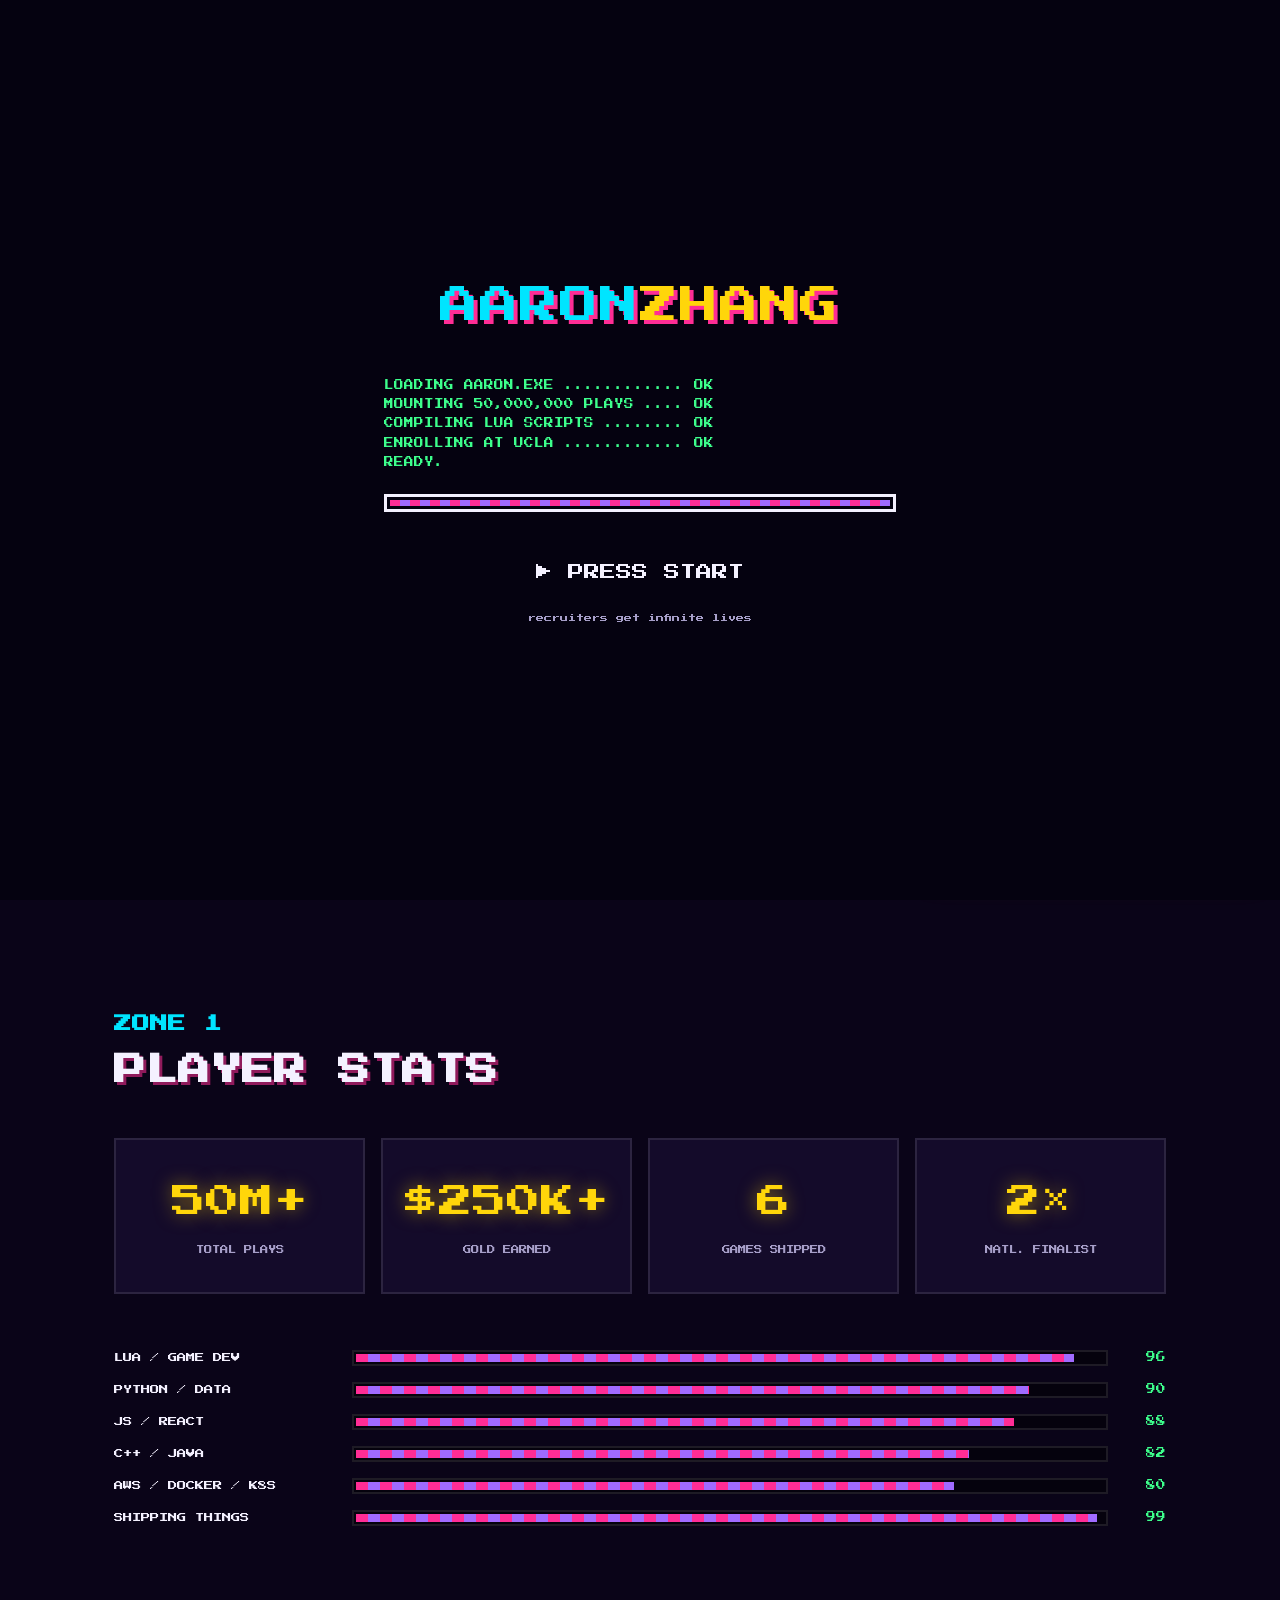
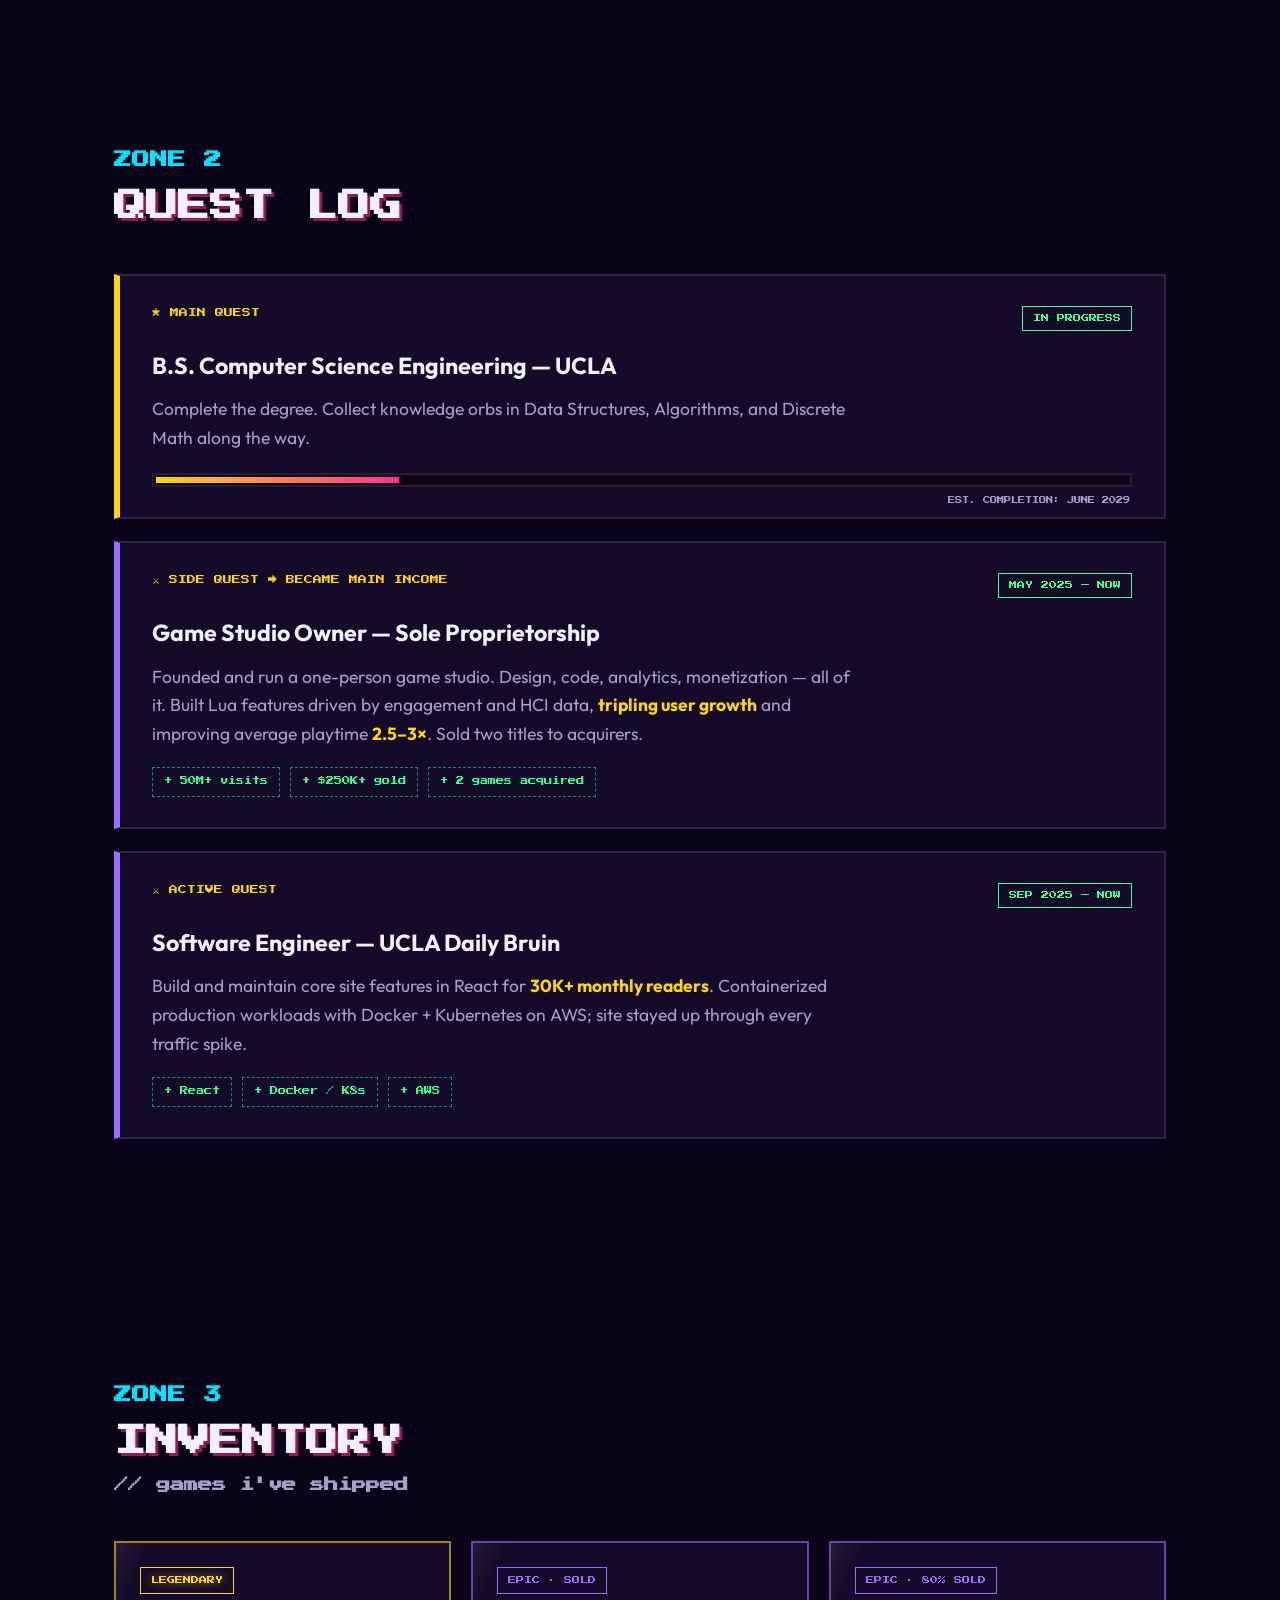
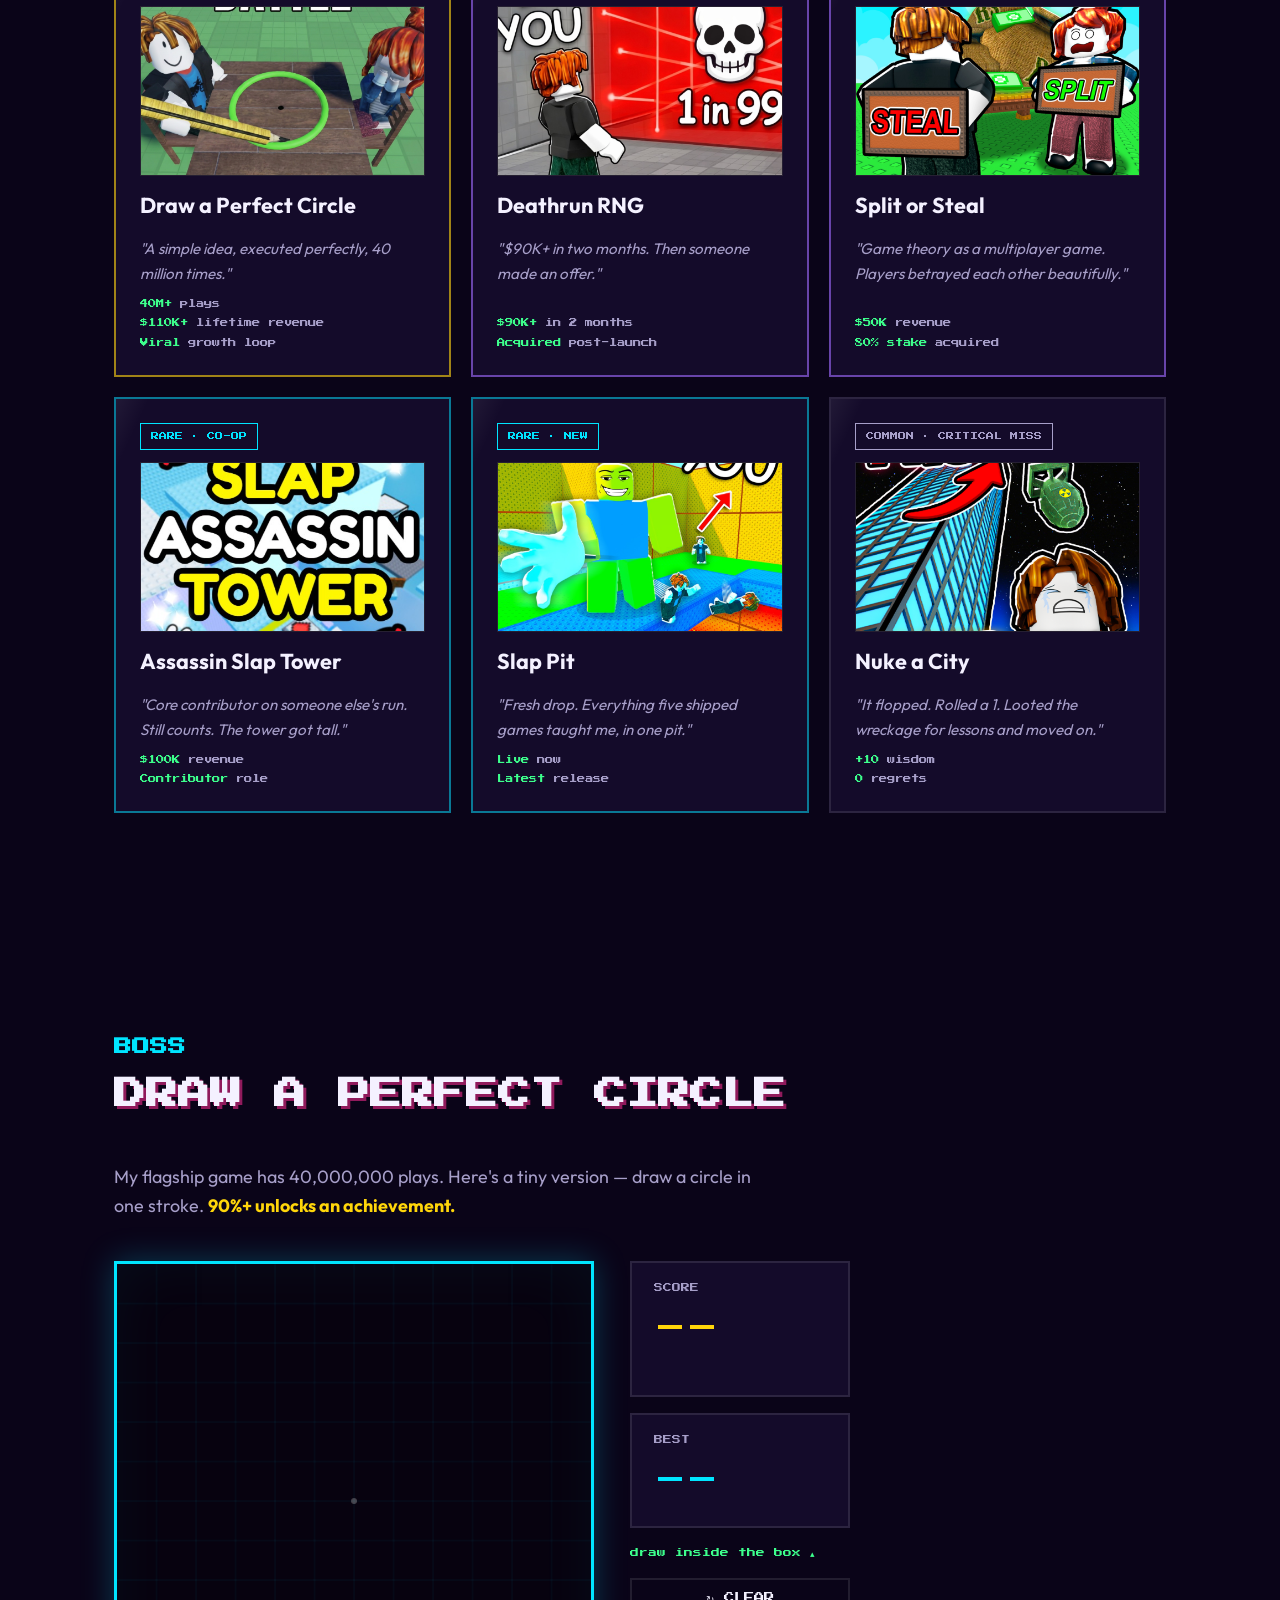
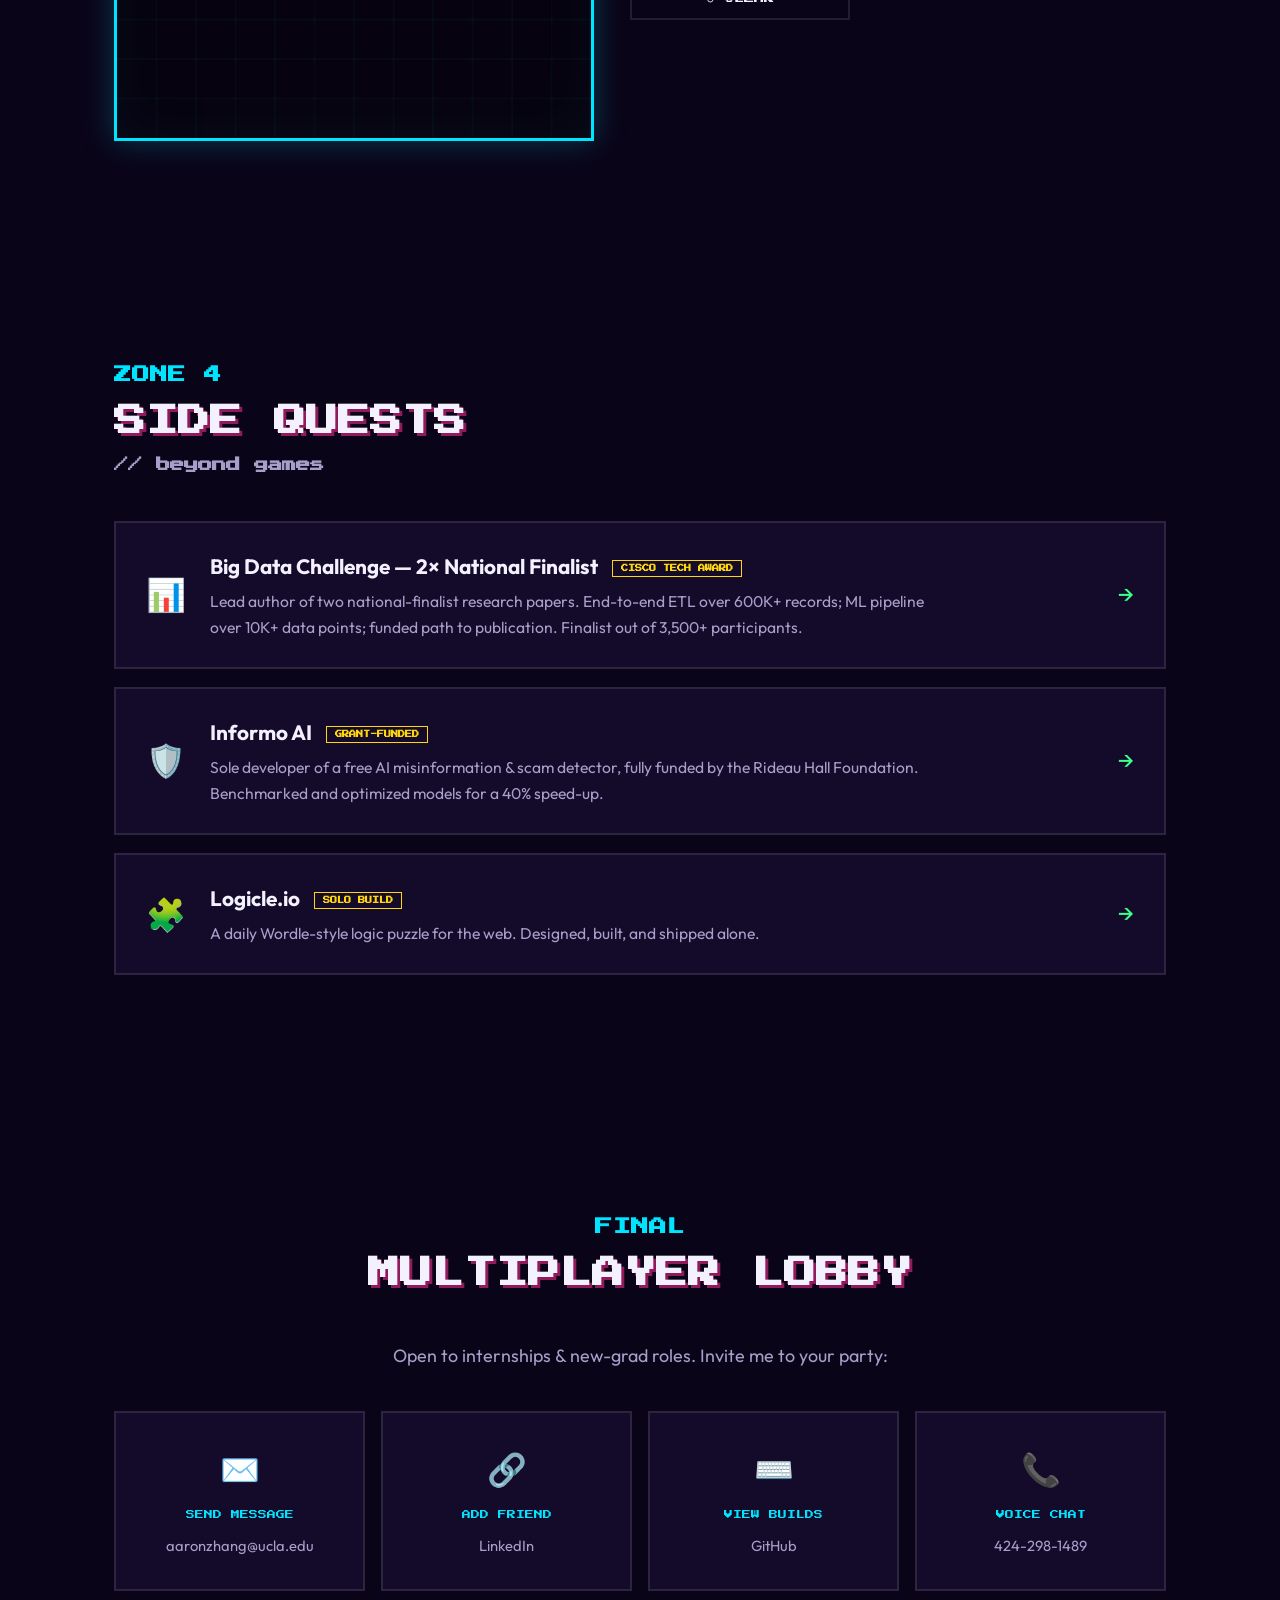
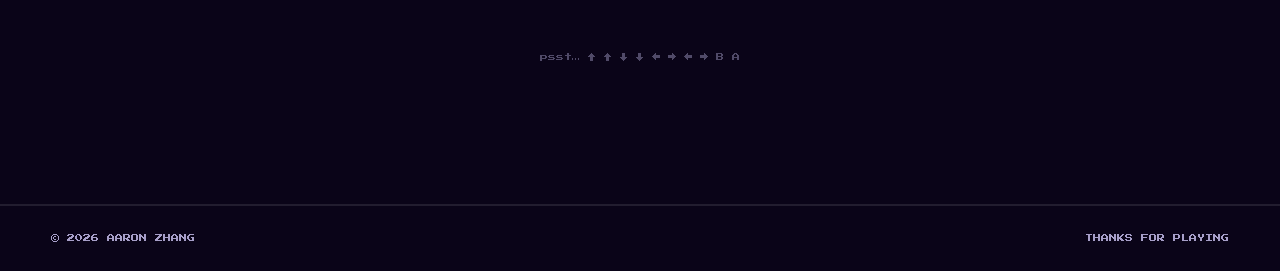
==== index.html @ 7612594a "Arcade-style personal portfolio site Co-Authored-By: Claude Fable 5 <noreply@anthropic.com>" ====
<!DOCTYPE html>
<html lang="en">
<head>
  <meta charset="UTF-8" />
  <meta name="viewport" content="width=device-width, initial-scale=1.0" />
  <title>Aaron Zhang — Player 1</title>
  <meta name="description" content="Aaron Zhang: game developer with 50M+ plays, software engineer, UCLA CS '29. Press start." />
  <meta property="og:title" content="Aaron Zhang — Player 1" />
  <meta property="og:description" content="50M+ plays. $250K+ revenue. Press start to view this portfolio." />
  <link rel="preconnect" href="https://fonts.googleapis.com" />
  <link rel="preconnect" href="https://fonts.gstatic.com" crossorigin />
  <link href="https://fonts.googleapis.com/css2?family=Press+Start+2P&family=Outfit:wght@400;500;600;700;800&display=swap" rel="stylesheet" />
  <link rel="stylesheet" href="arcade.css" />
</head>
<body>

  <!-- ======= BOOT SCREEN ======= -->
  <div class="boot" id="boot">
    <div class="boot-inner">
      <div class="boot-logo">AARON<span>ZHANG</span></div>
      <div class="boot-log" id="bootLog"></div>
      <div class="boot-bar"><div class="boot-bar-fill" id="bootBar"></div></div>
      <button class="press-start" id="pressStart" hidden>▶ PRESS START</button>
      <p class="boot-hint" id="bootHint" hidden>recruiters get infinite lives</p>
    </div>
  </div>

  <!-- ======= BACKGROUND CANVAS ======= -->
  <canvas id="bg" aria-hidden="true"></canvas>

  <!-- ======= HUD ======= -->
  <header class="hud" id="hud">
    <div class="hud-left">
      <div class="hud-avatar" aria-hidden="true">
        <div class="px-face"></div>
      </div>
      <div class="hud-id">
        <span class="hud-name">AARON ZHANG</span>
        <span class="hud-class">CLASS: GAME DEV</span>
      </div>
    </div>
    <div class="hud-mid">
      <span class="hud-lv" id="hudLv">LV 1</span>
      <div class="xp-bar"><div class="xp-fill" id="xpFill"></div></div>
      <span class="hud-xp" id="hudXp">0 XP</span>
    </div>
    <div class="hud-right">
      <span class="hud-chip" id="hudCoins" title="coins">🪙 0</span>
      <span class="hud-chip" id="hudAch" title="achievements">🏆 0/7</span>
      <button class="hud-chip hud-btn" id="sndBtn" title="toggle sound">♪ ON</button>
    </div>
  </header>

  <!-- nav -->
  <nav class="quicknav" id="quicknav">
    <a href="#stats">STATS</a>
    <a href="#quests">QUESTS</a>
    <a href="#inventory">INVENTORY</a>
    <a href="#minigame">MINI-GAME</a>
    <a href="#contact">MULTIPLAYER</a>
  </nav>

  <main>

    <!-- ======= HERO ======= -->
    <section class="hero">
      <p class="hero-tag blink">— PLAYER 1 HAS ENTERED THE GAME —</p>
      <h1 class="glitch" data-text="AARON ZHANG">AARON ZHANG</h1>
      <p class="hero-role">▸ <span id="typewriter"></span><span class="caret">█</span></p>
      <p class="hero-bio">
        I'm a UCLA CS student who builds games that <b>50,000,000+</b> people have played —
        and I've sold two of them. This portfolio is a game. Scroll to play.
      </p>
      <div class="menu">
        <a href="#inventory" class="menu-item">▶ NEW GAME <small>view my games</small></a>
        <a href="#quests" class="menu-item">▶ CONTINUE <small>work experience</small></a>
        <a href="#minigame" class="menu-item">▶ MINI-GAME <small>beat my high score</small></a>
        <a href="#contact" class="menu-item">▶ MULTIPLAYER <small>hire me</small></a>
      </div>
    </section>

    <!-- ======= STATS ======= -->
    <section class="zone" id="stats">
      <h2 class="zone-title reveal"><span class="zone-no">ZONE 1</span>PLAYER STATS</h2>
      <div class="stat-grid">
        <div class="big-stat reveal">
          <span class="big-stat-num" data-target="50" data-suffix="M+">0</span>
          <span class="big-stat-label">TOTAL PLAYS</span>
        </div>
        <div class="big-stat reveal">
          <span class="big-stat-num" data-target="250" data-prefix="$" data-suffix="K+">0</span>
          <span class="big-stat-label">GOLD EARNED</span>
        </div>
        <div class="big-stat reveal">
          <span class="big-stat-num" data-target="6">0</span>
          <span class="big-stat-label">GAMES SHIPPED</span>
        </div>
        <div class="big-stat reveal">
          <span class="big-stat-num" data-target="2" data-suffix="×">0</span>
          <span class="big-stat-label">NATL. FINALIST</span>
        </div>
      </div>

      <div class="skill-bars reveal">
        <div class="skill"><span class="skill-name">LUA / GAME DEV</span><div class="skill-track"><div class="skill-fill" style="--w:96%"></div></div><span class="skill-val">96</span></div>
        <div class="skill"><span class="skill-name">PYTHON / DATA</span><div class="skill-track"><div class="skill-fill" style="--w:90%"></div></div><span class="skill-val">90</span></div>
        <div class="skill"><span class="skill-name">JS / REACT</span><div class="skill-track"><div class="skill-fill" style="--w:88%"></div></div><span class="skill-val">88</span></div>
        <div class="skill"><span class="skill-name">C++ / JAVA</span><div class="skill-track"><div class="skill-fill" style="--w:82%"></div></div><span class="skill-val">82</span></div>
        <div class="skill"><span class="skill-name">AWS / DOCKER / K8S</span><div class="skill-track"><div class="skill-fill" style="--w:80%"></div></div><span class="skill-val">80</span></div>
        <div class="skill"><span class="skill-name">SHIPPING THINGS</span><div class="skill-track"><div class="skill-fill" style="--w:99%"></div></div><span class="skill-val">99</span></div>
      </div>
    </section>

    <!-- ======= QUESTS ======= -->
    <section class="zone" id="quests">
      <h2 class="zone-title reveal"><span class="zone-no">ZONE 2</span>QUEST LOG</h2>

      <div class="quest reveal quest-main">
        <div class="quest-head">
          <span class="quest-type">★ MAIN QUEST</span>
          <span class="quest-status status-active">IN PROGRESS</span>
        </div>
        <h3>B.S. Computer Science Engineering — UCLA</h3>
        <p>Complete the degree. Collect knowledge orbs in Data Structures, Algorithms, and Discrete Math along the way.</p>
        <div class="quest-progress"><div class="quest-progress-fill" style="--w:25%"></div><span>EST. COMPLETION: JUNE 2029</span></div>
      </div>

      <div class="quest reveal">
        <div class="quest-head">
          <span class="quest-type">⚔ SIDE QUEST → BECAME MAIN INCOME</span>
          <span class="quest-status status-active">MAY 2025 — NOW</span>
        </div>
        <h3>Game Studio Owner — Sole Proprietorship</h3>
        <p>
          Founded and run a one-person game studio. Design, code, analytics, monetization — all of it.
          Built Lua features driven by engagement and HCI data, <b>tripling user growth</b> and improving
          average playtime <b>2.5–3×</b>. Sold two titles to acquirers.
        </p>
        <ul class="loot">
          <li>+ 50M+ visits</li>
          <li>+ $250K+ gold</li>
          <li>+ 2 games acquired</li>
        </ul>
      </div>

      <div class="quest reveal">
        <div class="quest-head">
          <span class="quest-type">⚔ ACTIVE QUEST</span>
          <span class="quest-status status-active">SEP 2025 — NOW</span>
        </div>
        <h3>Software Engineer — UCLA Daily Bruin</h3>
        <p>
          Build and maintain core site features in React for <b>30K+ monthly readers</b>. Containerized
          production workloads with Docker + Kubernetes on AWS; site stayed up through every traffic spike.
        </p>
        <ul class="loot">
          <li>+ React</li>
          <li>+ Docker / K8s</li>
          <li>+ AWS</li>
        </ul>
      </div>
    </section>

    <!-- ======= INVENTORY (GAMES) ======= -->
    <section class="zone" id="inventory">
      <h2 class="zone-title reveal"><span class="zone-no">ZONE 3</span>INVENTORY <span class="zone-sub">// games i've shipped</span></h2>

      <div class="inv-grid">
        <a class="item legendary reveal" href="https://www.roblox.com/games/16022043457/Draw-Perfect-Circle" target="_blank" rel="noopener">
          <div class="item-rarity">LEGENDARY</div>
          <div class="item-art"><img src="assets/circle.png" alt="Draw a Perfect Circle game icon" loading="lazy" /></div>
          <h3>Draw a Perfect Circle</h3>
          <p class="item-flavor">"A simple idea, executed perfectly, 40 million times."</p>
          <ul class="item-stats">
            <li><b>40M+</b> plays</li>
            <li><b>$110K+</b> lifetime revenue</li>
            <li><b>Viral</b> growth loop</li>
          </ul>
        </a>

        <a class="item epic reveal" href="https://www.roblox.com/games/71475893938303/Deathrun-RNG" target="_blank" rel="noopener">
          <div class="item-rarity">EPIC · SOLD</div>
          <div class="item-art"><img src="assets/deathrun-rng.png" alt="Deathrun RNG game icon" loading="lazy" /></div>
          <h3>Deathrun RNG</h3>
          <p class="item-flavor">"$90K+ in two months. Then someone made an offer."</p>
          <ul class="item-stats">
            <li><b>$90K+</b> in 2 months</li>
            <li><b>Acquired</b> post-launch</li>
          </ul>
        </a>

        <a class="item epic reveal" href="https://www.roblox.com/games/135855140033003/steal" target="_blank" rel="noopener">
          <div class="item-rarity">EPIC · 80% SOLD</div>
          <div class="item-art"><img src="assets/split-or-steal.png" alt="Split or Steal game icon" loading="lazy" /></div>
          <h3>Split or Steal</h3>
          <p class="item-flavor">"Game theory as a multiplayer game. Players betrayed each other beautifully."</p>
          <ul class="item-stats">
            <li><b>$50K</b> revenue</li>
            <li><b>80% stake</b> acquired</li>
          </ul>
        </a>

        <a class="item rare reveal" href="https://www.roblox.com/games/123888021745367/Assassin-Slap-Tower" target="_blank" rel="noopener">
          <div class="item-rarity">RARE · CO-OP</div>
          <div class="item-art"><img src="assets/assassin-slap-tower.png" alt="Assassin Slap Tower game icon" loading="lazy" /></div>
          <h3>Assassin Slap Tower</h3>
          <p class="item-flavor">"Core contributor on someone else's run. Still counts. The tower got tall."</p>
          <ul class="item-stats">
            <li><b>$100K</b> revenue</li>
            <li><b>Contributor</b> role</li>
          </ul>
        </a>

        <a class="item rare reveal" href="https://www.roblox.com/games/77991661680453/Slap-Pit" target="_blank" rel="noopener">
          <div class="item-rarity">RARE · NEW</div>
          <div class="item-art"><img src="assets/slap-pit.png" alt="Slap Pit game icon" loading="lazy" /></div>
          <h3>Slap Pit</h3>
          <p class="item-flavor">"Fresh drop. Everything five shipped games taught me, in one pit."</p>
          <ul class="item-stats">
            <li><b>Live</b> now</li>
            <li><b>Latest</b> release</li>
          </ul>
        </a>

        <a class="item common reveal" href="https://www.roblox.com/games/117143317369237/Nuke-a-City" target="_blank" rel="noopener">
          <div class="item-rarity">COMMON · CRITICAL MISS</div>
          <div class="item-art"><img src="assets/nuke-a-city.png" alt="Nuke a City game icon" loading="lazy" /></div>
          <h3>Nuke a City</h3>
          <p class="item-flavor">"It flopped. Rolled a 1. Looted the wreckage for lessons and moved on."</p>
          <ul class="item-stats">
            <li><b>+10</b> wisdom</li>
            <li><b>0</b> regrets</li>
          </ul>
        </a>
      </div>
    </section>

    <!-- ======= MINI-GAME ======= -->
    <section class="zone" id="minigame">
      <h2 class="zone-title reveal"><span class="zone-no">BOSS</span>DRAW A PERFECT CIRCLE</h2>
      <p class="zone-lede reveal">
        My flagship game has 40,000,000 plays. Here's a tiny version —
        draw a circle in one stroke. <b>90%+ unlocks an achievement.</b>
      </p>
      <div class="game-wrap reveal">
        <canvas id="circleGame" width="480" height="480"></canvas>
        <div class="game-side">
          <div class="game-score-box">
            <span class="gs-label">SCORE</span>
            <span class="gs-value" id="gsScore">--</span>
            <span class="gs-grade" id="gsGrade"></span>
          </div>
          <div class="game-score-box">
            <span class="gs-label">BEST</span>
            <span class="gs-value gs-best" id="gsBest">--</span>
          </div>
          <p class="game-msg" id="gameMsg">draw inside the box ▴</p>
          <button class="retry-btn" id="retryBtn">↻ CLEAR</button>
        </div>
      </div>
    </section>

    <!-- ======= SIDE QUESTS ======= -->
    <section class="zone" id="sidequests">
      <h2 class="zone-title reveal"><span class="zone-no">ZONE 4</span>SIDE QUESTS <span class="zone-sub">// beyond games</span></h2>

      <a class="sq reveal" href="https://github.com/Aaron-Zhang128/BigData2025" target="_blank" rel="noopener">
        <span class="sq-icon">📊</span>
        <div class="sq-body">
          <h3>Big Data Challenge — 2× National Finalist <span class="sq-badge">CISCO TECH AWARD</span></h3>
          <p>Lead author of two national-finalist research papers. End-to-end ETL over 600K+ records; ML pipeline over 10K+ data points; funded path to publication. Finalist out of 3,500+ participants.</p>
        </div>
        <span class="sq-arrow">→</span>
      </a>

      <a class="sq reveal" href="https://informo.ca" target="_blank" rel="noopener">
        <span class="sq-icon">🛡️</span>
        <div class="sq-body">
          <h3>Informo AI <span class="sq-badge">GRANT-FUNDED</span></h3>
          <p>Sole developer of a free AI misinformation & scam detector, fully funded by the Rideau Hall Foundation. Benchmarked and optimized models for a 40% speed-up.</p>
        </div>
        <span class="sq-arrow">→</span>
      </a>

      <a class="sq reveal" href="https://logicle.io" target="_blank" rel="noopener">
        <span class="sq-icon">🧩</span>
        <div class="sq-body">
          <h3>Logicle.io <span class="sq-badge">SOLO BUILD</span></h3>
          <p>A daily Wordle-style logic puzzle for the web. Designed, built, and shipped alone.</p>
        </div>
        <span class="sq-arrow">→</span>
      </a>
    </section>

    <!-- ======= CONTACT ======= -->
    <section class="zone contact" id="contact">
      <h2 class="zone-title reveal"><span class="zone-no">FINAL</span>MULTIPLAYER LOBBY</h2>
      <p class="zone-lede reveal">Open to internships & new-grad roles. Invite me to your party:</p>

      <div class="lobby reveal">
        <a class="lobby-card" href="mailto:aaronzhang@ucla.edu" data-net>
          <span class="lobby-icon">✉️</span>
          <span class="lobby-label">SEND MESSAGE</span>
          <span class="lobby-val">aaronzhang@ucla.edu</span>
        </a>
        <a class="lobby-card" href="https://www.linkedin.com/in/yunhe-aaron-zhang/" target="_blank" rel="noopener" data-net>
          <span class="lobby-icon">🔗</span>
          <span class="lobby-label">ADD FRIEND</span>
          <span class="lobby-val">LinkedIn</span>
        </a>
        <a class="lobby-card" href="https://github.com/Aaron-Zhang128" target="_blank" rel="noopener" data-net>
          <span class="lobby-icon">⌨️</span>
          <span class="lobby-label">VIEW BUILDS</span>
          <span class="lobby-val">GitHub</span>
        </a>
        <a class="lobby-card" href="tel:+14242981489" data-net>
          <span class="lobby-icon">📞</span>
          <span class="lobby-label">VOICE CHAT</span>
          <span class="lobby-val">424-298-1489</span>
        </a>
      </div>

      <p class="konami-hint reveal">psst… ↑ ↑ ↓ ↓ ← → ← → B A</p>
    </section>
  </main>

  <footer class="footer">
    <span>© 2026 AARON ZHANG</span>
    <span id="footStats">THANKS FOR PLAYING</span>
  </footer>

  <!-- toasts -->
  <div class="toasts" id="toasts" aria-live="polite"></div>

  <script src="arcade.js"></script>
</body>
</html>
---- arcade.css ----
/* ================= ARCADE THEME ================= */
:root {
  --bg: #0a0418;
  --panel: #140b2a;
  --panel-2: #1b1038;
  --line: rgba(255, 255, 255, 0.1);
  --text: #f4f1ff;
  --muted: #a79fc9;
  --pink: #ff2d95;
  --cyan: #00e5ff;
  --yellow: #ffd60a;
  --green: #3dff8c;
  --purple: #a06bff;
  --px: "Press Start 2P", monospace;
  --body: "Outfit", sans-serif;
}

* { margin: 0; padding: 0; box-sizing: border-box; }
html { scroll-behavior: smooth; }

body {
  background: var(--bg);
  color: var(--text);
  font-family: var(--body);
  font-size: 17.5px;
  line-height: 1.65;
  overflow-x: hidden;
}

::selection { background: var(--pink); color: #fff; }
a { color: inherit; text-decoration: none; }
b { color: var(--yellow); font-weight: 700; }

/* scanlines over everything */
body::after {
  content: "";
  position: fixed; inset: 0;
  pointer-events: none;
  z-index: 200;
  background: repeating-linear-gradient(0deg, rgba(0,0,0,0.13) 0 1px, transparent 1px 3px);
  mix-blend-mode: multiply;
}

#bg {
  position: fixed; inset: 0;
  width: 100%; height: 100%;
  z-index: 0;
}

main, .footer { position: relative; z-index: 2; }

/* ================= BOOT SCREEN ================= */
.boot {
  position: fixed; inset: 0;
  z-index: 1000;
  background: #050210;
  display: flex; align-items: center; justify-content: center;
  transition: transform 0.7s cubic-bezier(0.7, 0, 0.3, 1), opacity 0.7s;
}
.boot.done { transform: translateY(-100%); opacity: 0; pointer-events: none; }

.boot-inner { text-align: center; padding: 24px; max-width: 560px; width: 100%; }

.boot-logo {
  font-family: var(--px);
  font-size: clamp(1.4rem, 5vw, 2.4rem);
  color: var(--cyan);
  text-shadow: 4px 4px 0 var(--pink);
  margin-bottom: 38px;
  letter-spacing: 2px;
}
.boot-logo span { color: var(--yellow); }

.boot-log {
  font-family: var(--px);
  font-size: 0.6rem;
  color: var(--green);
  text-align: left;
  min-height: 5.6em;
  line-height: 2;
  margin-bottom: 22px;
}

.boot-bar {
  height: 18px;
  border: 3px solid var(--text);
  padding: 3px;
  margin-bottom: 38px;
}
.boot-bar-fill {
  height: 100%; width: 0%;
  background: repeating-linear-gradient(90deg, var(--pink) 0 10px, var(--purple) 10px 20px);
  transition: width 0.25s steps(4);
}

.press-start {
  font-family: var(--px);
  font-size: 1rem;
  color: var(--text);
  background: none;
  border: none;
  cursor: pointer;
  animation: blink 1.1s steps(2) infinite;
  padding: 14px 20px;
}
.press-start:hover { color: var(--yellow); }
.boot-hint {
  font-family: var(--px);
  font-size: 0.5rem;
  color: var(--muted);
  margin-top: 18px;
}
@keyframes blink { 50% { opacity: 0; } }
.blink { animation: blink 1.4s steps(2) infinite; }

/* ================= HUD ================= */
.hud {
  position: fixed;
  top: 0; left: 0; right: 0;
  z-index: 150;
  display: flex;
  align-items: center;
  justify-content: space-between;
  gap: 16px;
  padding: 10px 2.5vw;
  background: rgba(10, 4, 24, 0.85);
  backdrop-filter: blur(10px);
  -webkit-backdrop-filter: blur(10px);
  border-bottom: 2px solid var(--line);
}

.hud-left { display: flex; align-items: center; gap: 12px; }

.hud-avatar {
  width: 40px; height: 40px;
  background: linear-gradient(135deg, var(--pink), var(--purple));
  border: 2px solid var(--text);
  image-rendering: pixelated;
  display: flex; align-items: center; justify-content: center;
}
/* tiny pixel face */
.px-face {
  width: 20px; height: 20px;
  background:
    conic-gradient(from 0deg, transparent 0 100%) no-repeat,
    linear-gradient(var(--text), var(--text)) 3px 5px / 4px 4px no-repeat,
    linear-gradient(var(--text), var(--text)) 13px 5px / 4px 4px no-repeat,
    linear-gradient(var(--text), var(--text)) 5px 13px / 10px 3px no-repeat;
}

.hud-id { display: flex; flex-direction: column; line-height: 1.4; }
.hud-name { font-family: var(--px); font-size: 0.62rem; color: var(--text); }
.hud-class { font-family: var(--px); font-size: 0.45rem; color: var(--cyan); }

.hud-mid { display: flex; align-items: center; gap: 12px; flex: 1; max-width: 420px; }
.hud-lv { font-family: var(--px); font-size: 0.6rem; color: var(--yellow); white-space: nowrap; }
.xp-bar {
  flex: 1; height: 12px;
  border: 2px solid var(--text);
  padding: 2px;
  background: rgba(0,0,0,0.5);
}
.xp-fill {
  height: 100%; width: 0%;
  background: linear-gradient(90deg, var(--green), var(--cyan));
  transition: width 0.45s ease;
}
.hud-xp { font-family: var(--px); font-size: 0.5rem; color: var(--muted); white-space: nowrap; }

.hud-right { display: flex; gap: 10px; }
.hud-chip {
  font-family: var(--px);
  font-size: 0.55rem;
  color: var(--text);
  background: var(--panel);
  border: 2px solid var(--line);
  padding: 7px 10px;
  white-space: nowrap;
}
.hud-btn { cursor: pointer; }
.hud-btn:hover { border-color: var(--cyan); color: var(--cyan); }

/* quick nav */
.quicknav {
  position: fixed;
  top: 64px; left: 0; right: 0;
  z-index: 140;
  display: flex;
  justify-content: center;
  gap: 26px;
  padding: 9px 2vw;
  background: rgba(10, 4, 24, 0.7);
  backdrop-filter: blur(8px);
  border-bottom: 1px solid var(--line);
}
.quicknav a {
  font-family: var(--px);
  font-size: 0.5rem;
  color: var(--muted);
  transition: color 0.2s, text-shadow 0.2s;
}
.quicknav a:hover { color: var(--cyan); text-shadow: 0 0 12px var(--cyan); }

/* ================= HERO ================= */
.hero {
  min-height: 100svh;
  display: flex;
  flex-direction: column;
  justify-content: center;
  align-items: center;
  text-align: center;
  padding: 140px 5vw 80px;
}

.hero-tag {
  font-family: var(--px);
  font-size: clamp(0.5rem, 1.4vw, 0.7rem);
  color: var(--green);
  margin-bottom: 34px;
}

.glitch {
  font-family: var(--px);
  font-size: clamp(1.8rem, 7vw, 4.6rem);
  line-height: 1.25;
  color: var(--text);
  position: relative;
  text-shadow: 5px 5px 0 var(--pink);
}
.glitch::before, .glitch::after {
  content: attr(data-text);
  position: absolute;
  inset: 0;
  opacity: 0.85;
}
.glitch::before {
  color: var(--cyan);
  z-index: -1;
  animation: glitchA 3.2s steps(1) infinite;
}
.glitch::after {
  color: var(--pink);
  z-index: -2;
  animation: glitchB 2.7s steps(1) infinite;
}
@keyframes glitchA {
  0%, 91%, 100% { transform: translate(0); clip-path: none; }
  92% { transform: translate(-6px, 3px); clip-path: inset(10% 0 55% 0); }
  95% { transform: translate(5px, -2px); clip-path: inset(60% 0 8% 0); }
  97% { transform: translate(-3px, 1px); clip-path: inset(30% 0 40% 0); }
}
@keyframes glitchB {
  0%, 88%, 100% { transform: translate(0); clip-path: none; }
  89% { transform: translate(7px, -4px); clip-path: inset(45% 0 20% 0); }
  93% { transform: translate(-5px, 4px); clip-path: inset(5% 0 70% 0); }
  96% { transform: translate(2px, -1px); clip-path: inset(70% 0 5% 0); }
}

.hero-role {
  font-family: var(--px);
  font-size: clamp(0.65rem, 2vw, 1rem);
  color: var(--yellow);
  margin-top: 36px;
  min-height: 1.6em;
}
.caret { animation: blink 0.9s steps(2) infinite; color: var(--cyan); }

.hero-bio {
  max-width: 620px;
  color: var(--muted);
  font-size: 1.15rem;
  margin-top: 30px;
}

.menu {
  display: flex;
  flex-direction: column;
  gap: 10px;
  margin-top: 48px;
  width: min(440px, 92vw);
}
.menu-item {
  font-family: var(--px);
  font-size: 0.72rem;
  color: var(--text);
  text-align: left;
  padding: 16px 22px;
  border: 2px solid var(--line);
  background: rgba(20, 11, 42, 0.7);
  display: flex;
  justify-content: space-between;
  align-items: baseline;
  gap: 14px;
  transition: transform 0.15s, border-color 0.15s, background 0.15s, box-shadow 0.15s;
}
.menu-item small {
  font-family: var(--body);
  font-size: 0.85rem;
  color: var(--muted);
  font-weight: 500;
}
.menu-item:hover {
  border-color: var(--pink);
  background: rgba(255, 45, 149, 0.12);
  transform: translateX(10px);
  box-shadow: -6px 0 0 var(--pink);
}

/* ================= ZONES ================= */
.zone {
  max-width: 1180px;
  margin: 0 auto;
  padding: 110px 5vw;
}

.zone-title {
  font-family: var(--px);
  font-size: clamp(1.1rem, 3.4vw, 2rem);
  line-height: 1.5;
  margin-bottom: 44px;
  text-shadow: 3px 3px 0 rgba(255, 45, 149, 0.55);
}
.zone-no {
  display: block;
  font-size: 0.55em;
  color: var(--cyan);
  text-shadow: none;
  margin-bottom: 10px;
}
.zone-sub {
  display: block;
  font-size: 0.45em;
  color: var(--muted);
  text-shadow: none;
  margin-top: 10px;
}
.zone-lede { color: var(--muted); font-size: 1.12rem; max-width: 640px; margin-bottom: 40px; }

/* ================= STATS ================= */
.stat-grid {
  display: grid;
  grid-template-columns: repeat(4, 1fr);
  gap: 16px;
  margin-bottom: 56px;
}
.big-stat {
  background: var(--panel);
  border: 2px solid var(--line);
  padding: 34px 18px;
  text-align: center;
  position: relative;
  transition: transform 0.2s, border-color 0.2s, box-shadow 0.2s;
}
.big-stat:hover {
  transform: translateY(-5px);
  border-color: var(--cyan);
  box-shadow: 0 0 24px rgba(0, 229, 255, 0.25);
}
.big-stat-num {
  display: block;
  font-family: var(--px);
  font-size: clamp(1.3rem, 3.2vw, 2.1rem);
  color: var(--yellow);
  text-shadow: 0 0 18px rgba(255, 214, 10, 0.5);
}
.big-stat-label {
  display: block;
  font-family: var(--px);
  font-size: 0.52rem;
  color: var(--muted);
  margin-top: 14px;
}

.skill-bars { display: flex; flex-direction: column; gap: 16px; }
.skill { display: grid; grid-template-columns: 220px 1fr 40px; align-items: center; gap: 18px; }
.skill-name { font-family: var(--px); font-size: 0.58rem; color: var(--text); }
.skill-track {
  height: 16px;
  border: 2px solid var(--line);
  background: rgba(0, 0, 0, 0.45);
  padding: 2px;
}
.skill-fill {
  height: 100%;
  width: 0;
  background: repeating-linear-gradient(90deg, var(--pink) 0 12px, var(--purple) 12px 24px);
}
.visible .skill-fill { width: var(--w); transition: width 1.2s steps(14); }
.skill-val { font-family: var(--px); font-size: 0.6rem; color: var(--green); text-align: right; }

/* ================= QUESTS ================= */
.quest {
  background: var(--panel);
  border: 2px solid var(--line);
  border-left: 6px solid var(--purple);
  padding: 30px 32px;
  margin-bottom: 22px;
  transition: transform 0.2s, box-shadow 0.2s;
}
.quest:hover { transform: translateX(6px); box-shadow: -6px 6px 0 rgba(160, 107, 255, 0.3); }
.quest-main { border-left-color: var(--yellow); }
.quest-main:hover { box-shadow: -6px 6px 0 rgba(255, 214, 10, 0.3); }

.quest-head {
  display: flex;
  justify-content: space-between;
  flex-wrap: wrap;
  gap: 10px;
  margin-bottom: 16px;
}
.quest-type { font-family: var(--px); font-size: 0.55rem; color: var(--yellow); }
.quest-status { font-family: var(--px); font-size: 0.5rem; padding: 5px 10px; border: 1px solid; }
.status-active { color: var(--green); border-color: var(--green); }

.quest h3 { font-size: 1.45rem; font-weight: 700; margin-bottom: 10px; }
.quest p { color: var(--muted); max-width: 700px; }

.loot {
  list-style: none;
  display: flex;
  flex-wrap: wrap;
  gap: 10px;
  margin-top: 18px;
}
.loot li {
  font-family: var(--px);
  font-size: 0.52rem;
  color: var(--green);
  border: 1px dashed rgba(61, 255, 140, 0.5);
  padding: 7px 11px;
}

.quest-progress {
  margin-top: 20px;
  height: 14px;
  border: 2px solid var(--line);
  padding: 2px;
  position: relative;
  background: rgba(0,0,0,0.4);
}
.quest-progress-fill {
  height: 100%;
  width: 0;
  background: linear-gradient(90deg, var(--yellow), var(--pink));
}
.visible .quest-progress-fill { width: var(--w); transition: width 1.4s steps(16); }
.quest-progress span {
  position: absolute;
  right: 0; top: 20px;
  font-family: var(--px);
  font-size: 0.45rem;
  color: var(--muted);
}

/* ================= INVENTORY ================= */
.inv-grid {
  display: grid;
  grid-template-columns: repeat(3, 1fr);
  gap: 20px;
}

.item {
  background: var(--panel);
  border: 2px solid var(--line);
  padding: 24px;
  position: relative;
  overflow: hidden;
  display: flex;
  flex-direction: column;
  gap: 12px;
  transition: transform 0.25s cubic-bezier(0.22, 1, 0.36, 1), box-shadow 0.25s;
}
.item:hover { transform: translateY(-8px) rotate(-0.6deg); }

/* holo shine sweep */
.item::after {
  content: "";
  position: absolute;
  top: -120%; left: -60%;
  width: 50%; height: 300%;
  transform: rotate(25deg);
  background: linear-gradient(90deg, transparent, rgba(255,255,255,0.16), transparent);
  transition: left 0.6s;
}
.item:hover::after { left: 130%; }

.item-rarity {
  font-family: var(--px);
  font-size: 0.5rem;
  padding: 6px 10px;
  align-self: flex-start;
  border: 1px solid;
}
.legendary { border-color: rgba(255, 214, 10, 0.6); }
.legendary .item-rarity { color: var(--yellow); border-color: var(--yellow); text-shadow: 0 0 10px rgba(255,214,10,0.7); }
.legendary:hover { box-shadow: 0 14px 38px rgba(255, 214, 10, 0.22); }
.epic { border-color: rgba(160, 107, 255, 0.6); }
.epic .item-rarity { color: var(--purple); border-color: var(--purple); }
.epic:hover { box-shadow: 0 14px 38px rgba(160, 107, 255, 0.25); }
.rare { border-color: rgba(0, 229, 255, 0.5); }
.rare .item-rarity { color: var(--cyan); border-color: var(--cyan); }
.rare:hover { box-shadow: 0 14px 38px rgba(0, 229, 255, 0.2); }
.common .item-rarity { color: var(--muted); border-color: var(--muted); }

.item-art {
  height: 170px;
  display: flex; align-items: center; justify-content: center;
  background: rgba(0, 0, 0, 0.35);
  border: 1px solid var(--line);
  overflow: hidden;
  position: relative;
}
.item-art img {
  width: 100%; height: 100%;
  object-fit: cover;
  transition: transform 0.35s cubic-bezier(0.22, 1, 0.36, 1), filter 0.35s;
}
.item:hover .item-art img { transform: scale(1.08); filter: saturate(1.2); }
.item-art::after {
  content: "▶ PLAY";
  position: absolute;
  inset: auto 0 0 0;
  font-family: var(--px);
  font-size: 0.55rem;
  text-align: center;
  color: var(--text);
  background: rgba(5, 2, 16, 0.85);
  padding: 8px 0;
  transform: translateY(110%);
  transition: transform 0.25s;
}
.item:hover .item-art::after { transform: translateY(0); }

.item h3 { font-size: 1.35rem; font-weight: 700; }
.item-flavor { color: var(--muted); font-style: italic; font-size: 0.95rem; flex: 1; }

.item-stats { list-style: none; display: flex; flex-direction: column; gap: 6px; }
.item-stats li {
  font-family: var(--px);
  font-size: 0.52rem;
  color: var(--muted);
}
.item-stats b { color: var(--green); font-weight: 400; }

/* ================= MINI-GAME ================= */
.game-wrap {
  display: flex;
  gap: 36px;
  align-items: flex-start;
  flex-wrap: wrap;
}
#circleGame {
  background: #07020f;
  border: 3px solid var(--cyan);
  box-shadow: 0 0 30px rgba(0, 229, 255, 0.25), inset 0 0 60px rgba(0,229,255,0.05);
  touch-action: none;
  cursor: crosshair;
  width: min(480px, 90vw);
  height: auto;
  aspect-ratio: 1;
}
.game-side { display: flex; flex-direction: column; gap: 16px; min-width: 220px; }
.game-score-box {
  background: var(--panel);
  border: 2px solid var(--line);
  padding: 18px 22px;
  display: flex;
  flex-direction: column;
  gap: 8px;
}
.gs-label { font-family: var(--px); font-size: 0.55rem; color: var(--muted); }
.gs-value { font-family: var(--px); font-size: 2rem; color: var(--yellow); }
.gs-best { color: var(--cyan); }
.gs-grade { font-family: var(--px); font-size: 0.8rem; color: var(--pink); min-height: 1em; }
.game-msg { font-family: var(--px); font-size: 0.55rem; color: var(--green); line-height: 2; max-width: 240px; }
.retry-btn {
  font-family: var(--px);
  font-size: 0.65rem;
  color: var(--text);
  background: none;
  border: 2px solid var(--line);
  padding: 13px;
  cursor: pointer;
  transition: border-color 0.2s, color 0.2s;
}
.retry-btn:hover { border-color: var(--pink); color: var(--pink); }

/* ================= SIDE QUESTS ================= */
.sq {
  display: flex;
  align-items: center;
  gap: 24px;
  background: var(--panel);
  border: 2px solid var(--line);
  padding: 26px 30px;
  margin-bottom: 18px;
  transition: transform 0.2s, border-color 0.2s;
}
.sq:hover { transform: translateX(8px); border-color: var(--green); }
.sq-icon { font-size: 2rem; }
.sq-body h3 { font-size: 1.3rem; font-weight: 700; margin-bottom: 6px; }
.sq-badge {
  font-family: var(--px);
  font-size: 0.45rem;
  color: var(--yellow);
  border: 1px solid var(--yellow);
  padding: 4px 8px;
  vertical-align: middle;
  margin-left: 10px;
  white-space: nowrap;
}
.sq-body p { color: var(--muted); font-size: 0.98rem; max-width: 720px; }
.sq-arrow { margin-left: auto; font-size: 1.5rem; color: var(--green); transition: transform 0.2s; }
.sq:hover .sq-arrow { transform: translateX(6px); }

/* ================= CONTACT ================= */
.contact { text-align: center; padding-bottom: 140px; }
.contact .zone-lede { margin-inline: auto; }

.lobby {
  display: grid;
  grid-template-columns: repeat(4, 1fr);
  gap: 16px;
  margin-top: 20px;
}
.lobby-card {
  background: var(--panel);
  border: 2px solid var(--line);
  padding: 30px 18px;
  display: flex;
  flex-direction: column;
  align-items: center;
  gap: 12px;
  transition: transform 0.2s, border-color 0.2s, box-shadow 0.2s;
}
.lobby-card:hover {
  transform: translateY(-6px);
  border-color: var(--pink);
  box-shadow: 0 0 26px rgba(255, 45, 149, 0.3);
}
.lobby-icon { font-size: 2rem; }
.lobby-label { font-family: var(--px); font-size: 0.55rem; color: var(--cyan); }
.lobby-val { color: var(--muted); font-size: 0.92rem; word-break: break-all; }

.konami-hint {
  margin-top: 60px;
  font-family: var(--px);
  font-size: 0.5rem;
  color: rgba(167, 159, 201, 0.45);
}

/* ================= FOOTER / TOASTS ================= */
.footer {
  display: flex;
  justify-content: space-between;
  flex-wrap: wrap;
  gap: 10px;
  padding: 26px 4vw;
  border-top: 2px solid var(--line);
  font-family: var(--px);
  font-size: 0.5rem;
  color: var(--muted);
}

.toasts {
  position: fixed;
  bottom: 22px; right: 22px;
  z-index: 300;
  display: flex;
  flex-direction: column;
  gap: 10px;
}
.toast {
  background: var(--panel-2);
  border: 2px solid var(--yellow);
  box-shadow: 0 0 24px rgba(255, 214, 10, 0.35), 6px 6px 0 rgba(0,0,0,0.5);
  padding: 14px 18px;
  display: flex;
  align-items: center;
  gap: 14px;
  min-width: 280px;
  max-width: 360px;
  animation: toastIn 0.35s cubic-bezier(0.2, 1.4, 0.4, 1);
}
.toast.out { animation: toastOut 0.4s forwards; }
.toast-icon { font-size: 1.6rem; }
.toast-title { font-family: var(--px); font-size: 0.55rem; color: var(--yellow); margin-bottom: 6px; }
.toast-desc { font-size: 0.88rem; color: var(--muted); line-height: 1.4; }
@keyframes toastIn { from { transform: translateX(120%); } to { transform: translateX(0); } }
@keyframes toastOut { to { transform: translateX(120%); opacity: 0; } }

/* confetti bits */
.bit {
  position: fixed;
  width: 8px; height: 8px;
  z-index: 290;
  pointer-events: none;
}

/* party mode */
body.party main, body.party .hud, body.party .quicknav { animation: hue 2.2s linear infinite; }
@keyframes hue { to { filter: hue-rotate(360deg); } }

/* ================= REVEAL ================= */
.reveal { opacity: 0; transform: translateY(30px); transition: opacity 0.7s, transform 0.7s cubic-bezier(0.22, 1, 0.36, 1); }
.reveal.visible { opacity: 1; transform: none; }

@media (prefers-reduced-motion: reduce) {
  *, *::before, *::after { animation: none !important; transition: none !important; }
  .reveal { opacity: 1; transform: none; }
  .visible .skill-fill, .visible .quest-progress-fill { width: var(--w); }
}

/* ================= RESPONSIVE ================= */
@media (max-width: 920px) {
  .quicknav { gap: 14px; flex-wrap: wrap; }
  .hud-mid { display: none; }
  .stat-grid { grid-template-columns: repeat(2, 1fr); }
  .inv-grid { grid-template-columns: 1fr; }
  .lobby { grid-template-columns: repeat(2, 1fr); }
  .skill { grid-template-columns: 1fr; gap: 8px; }
  .skill-val { display: none; }
  .zone { padding: 80px 6vw; }
  .game-wrap { flex-direction: column; }
}
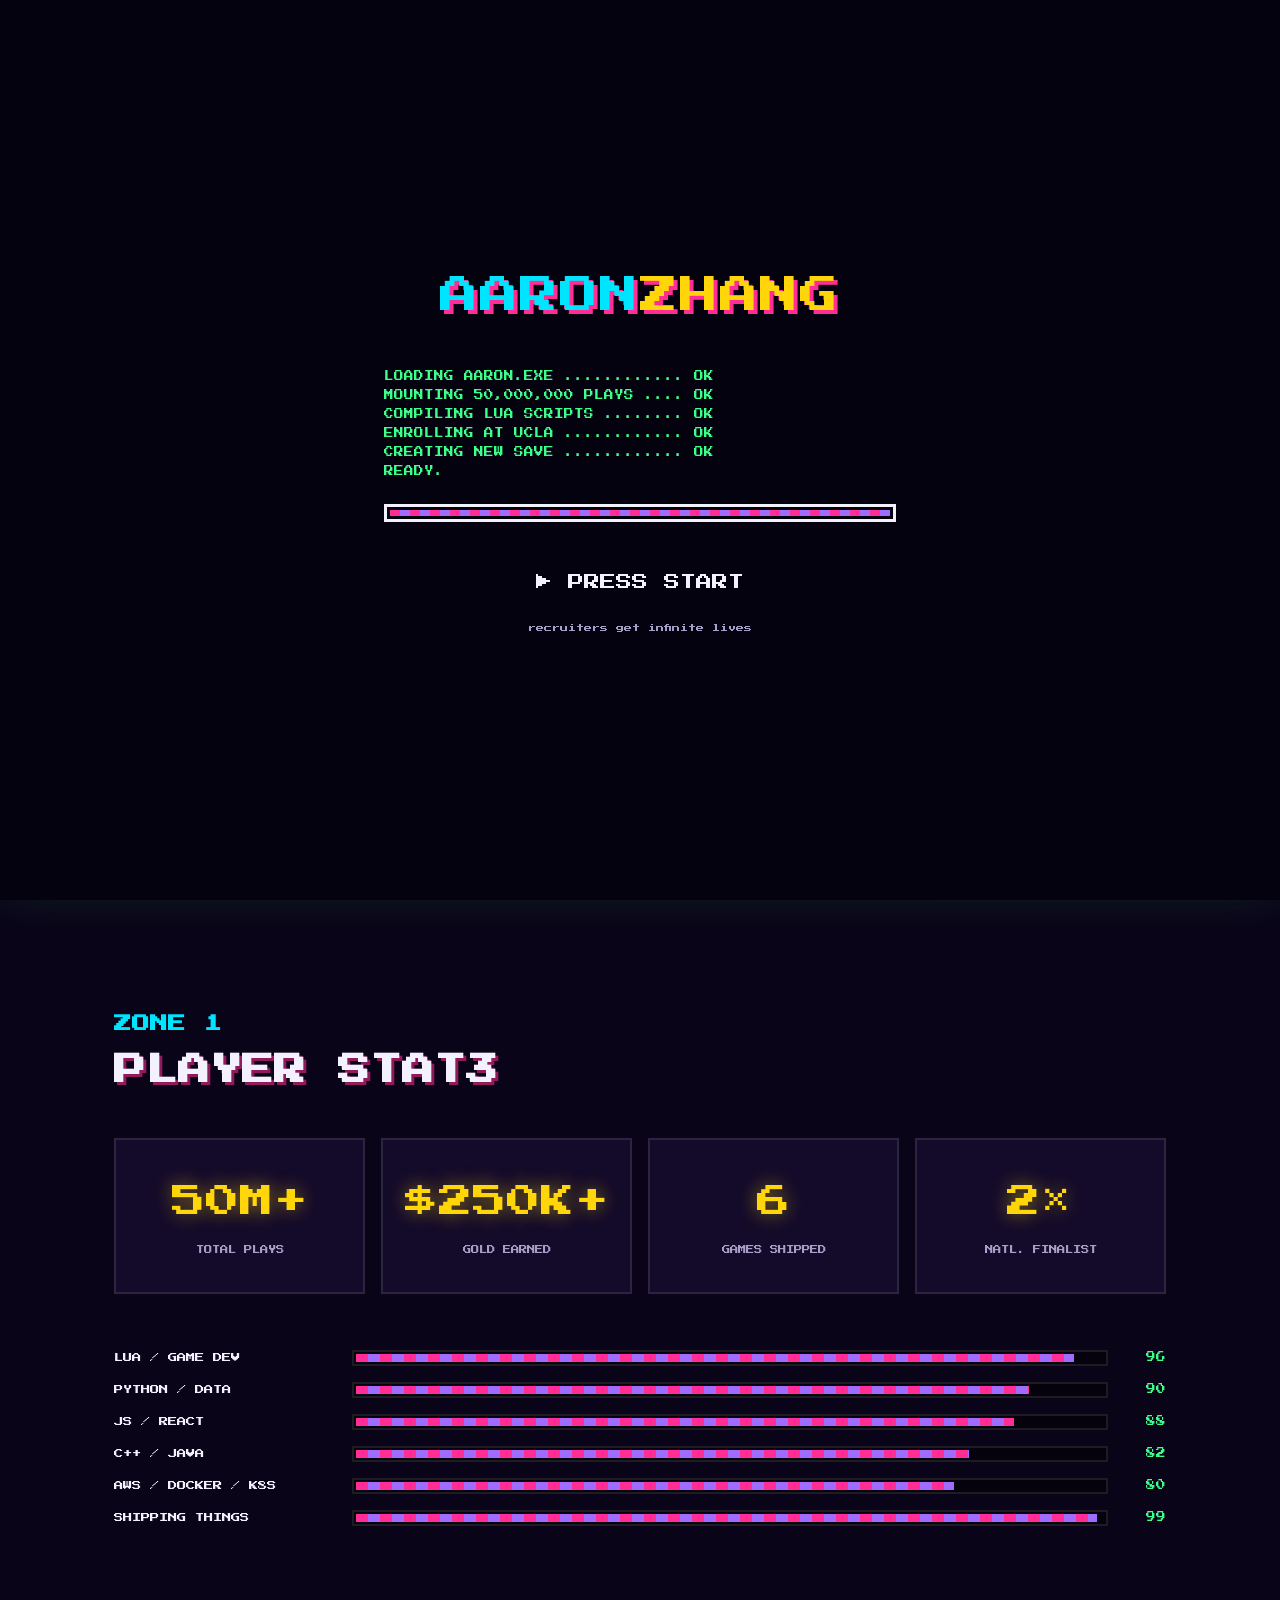
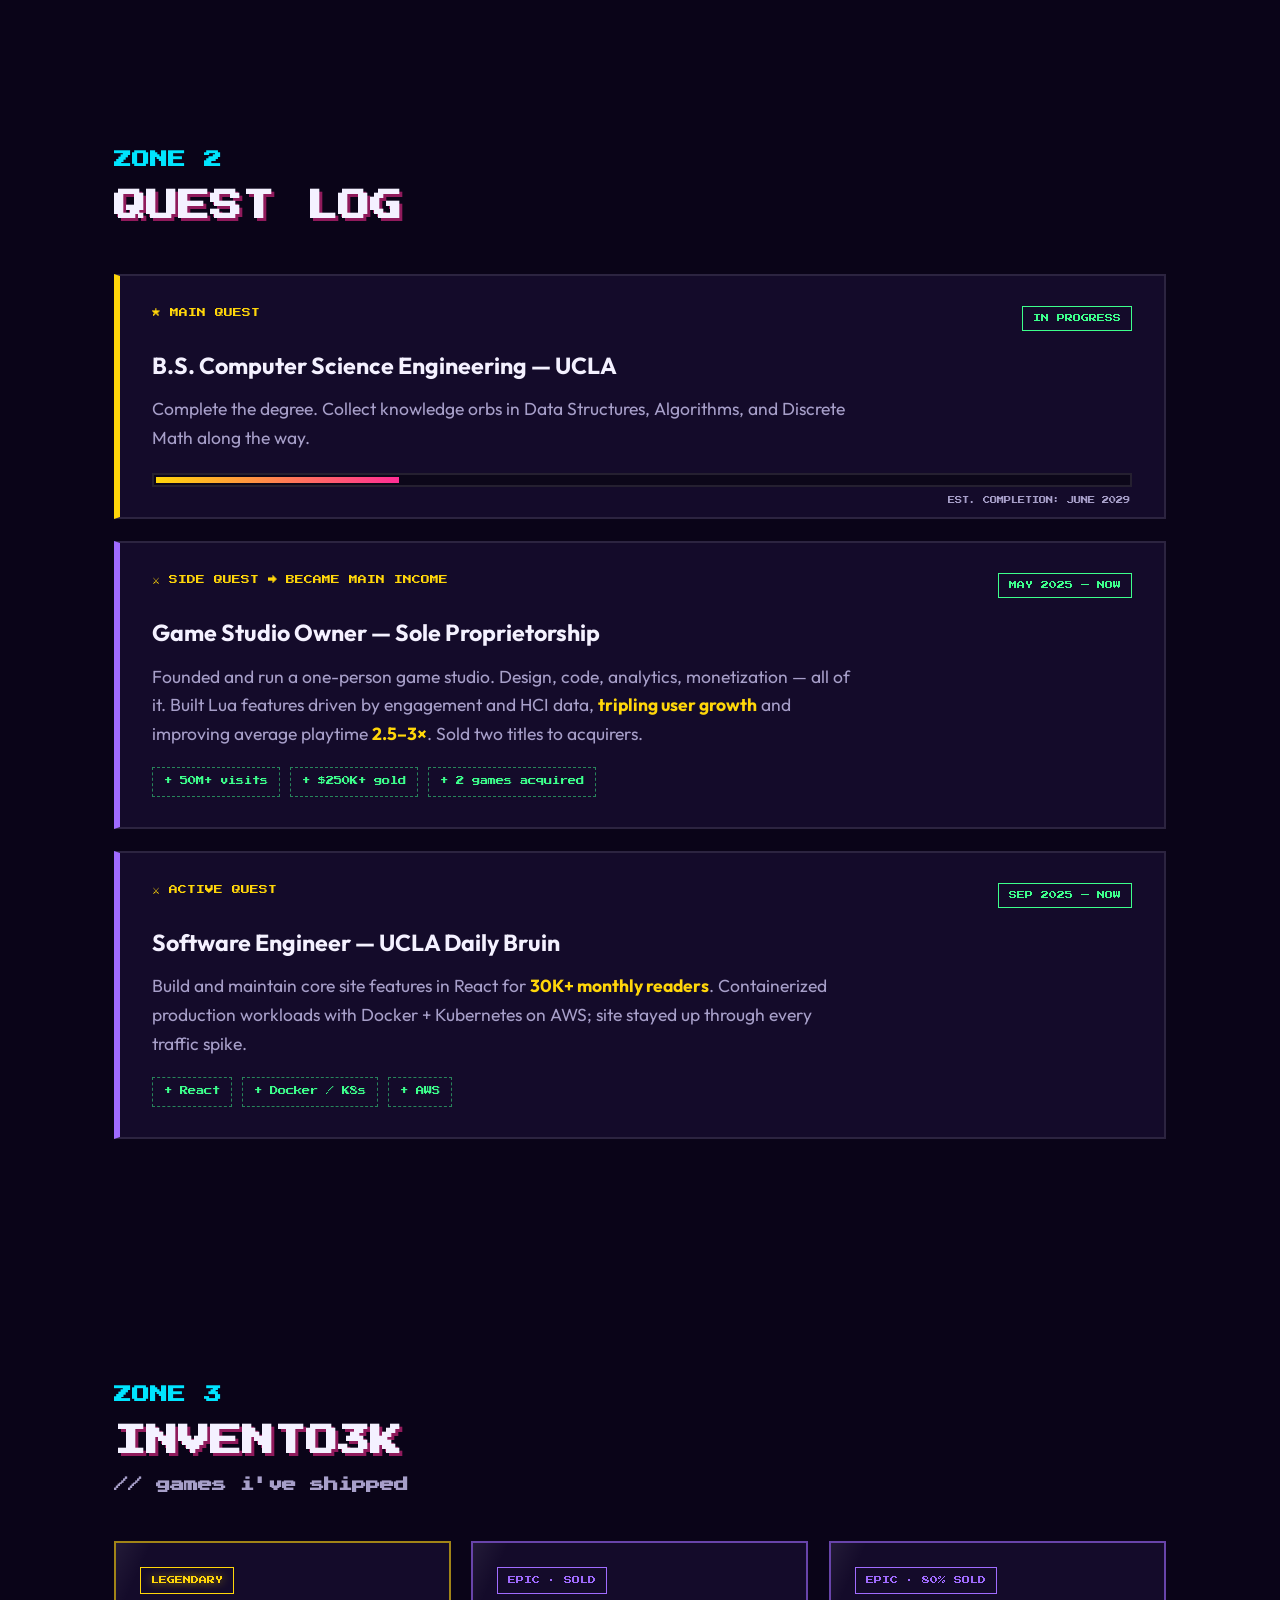
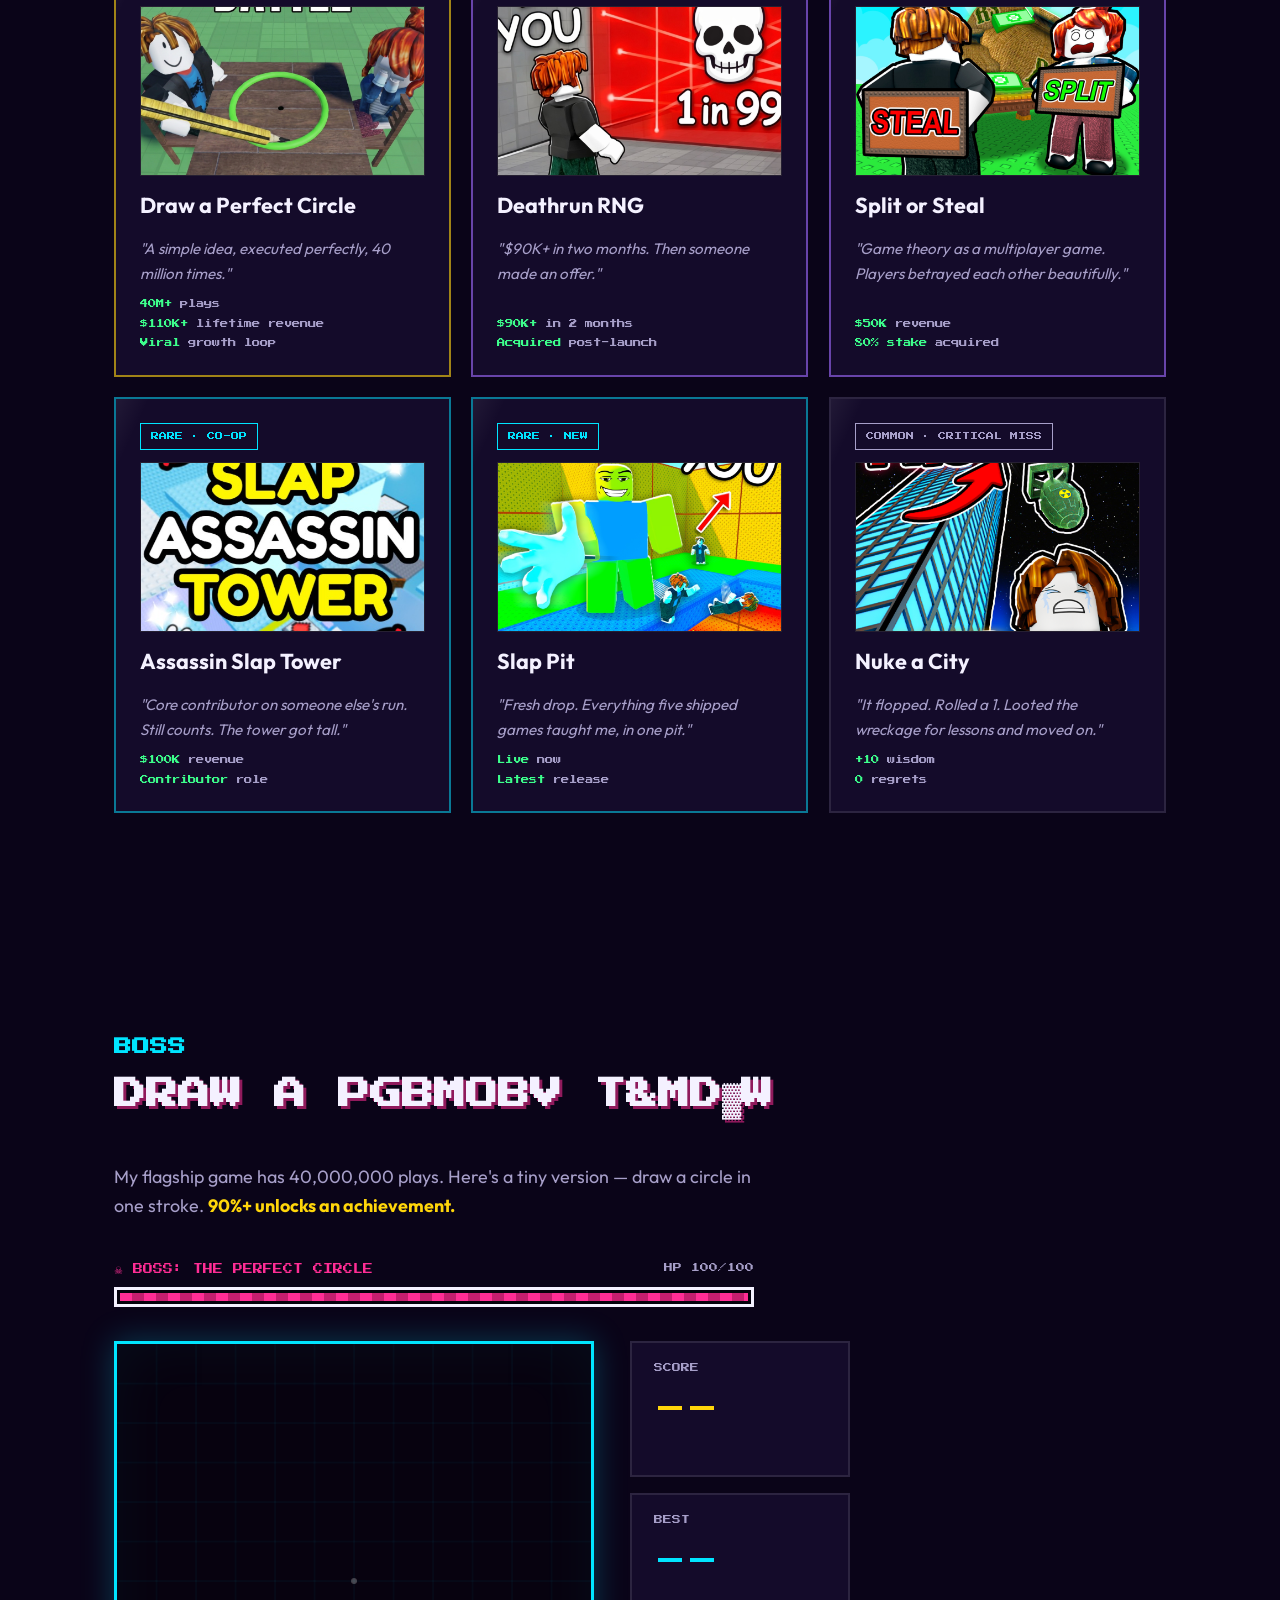
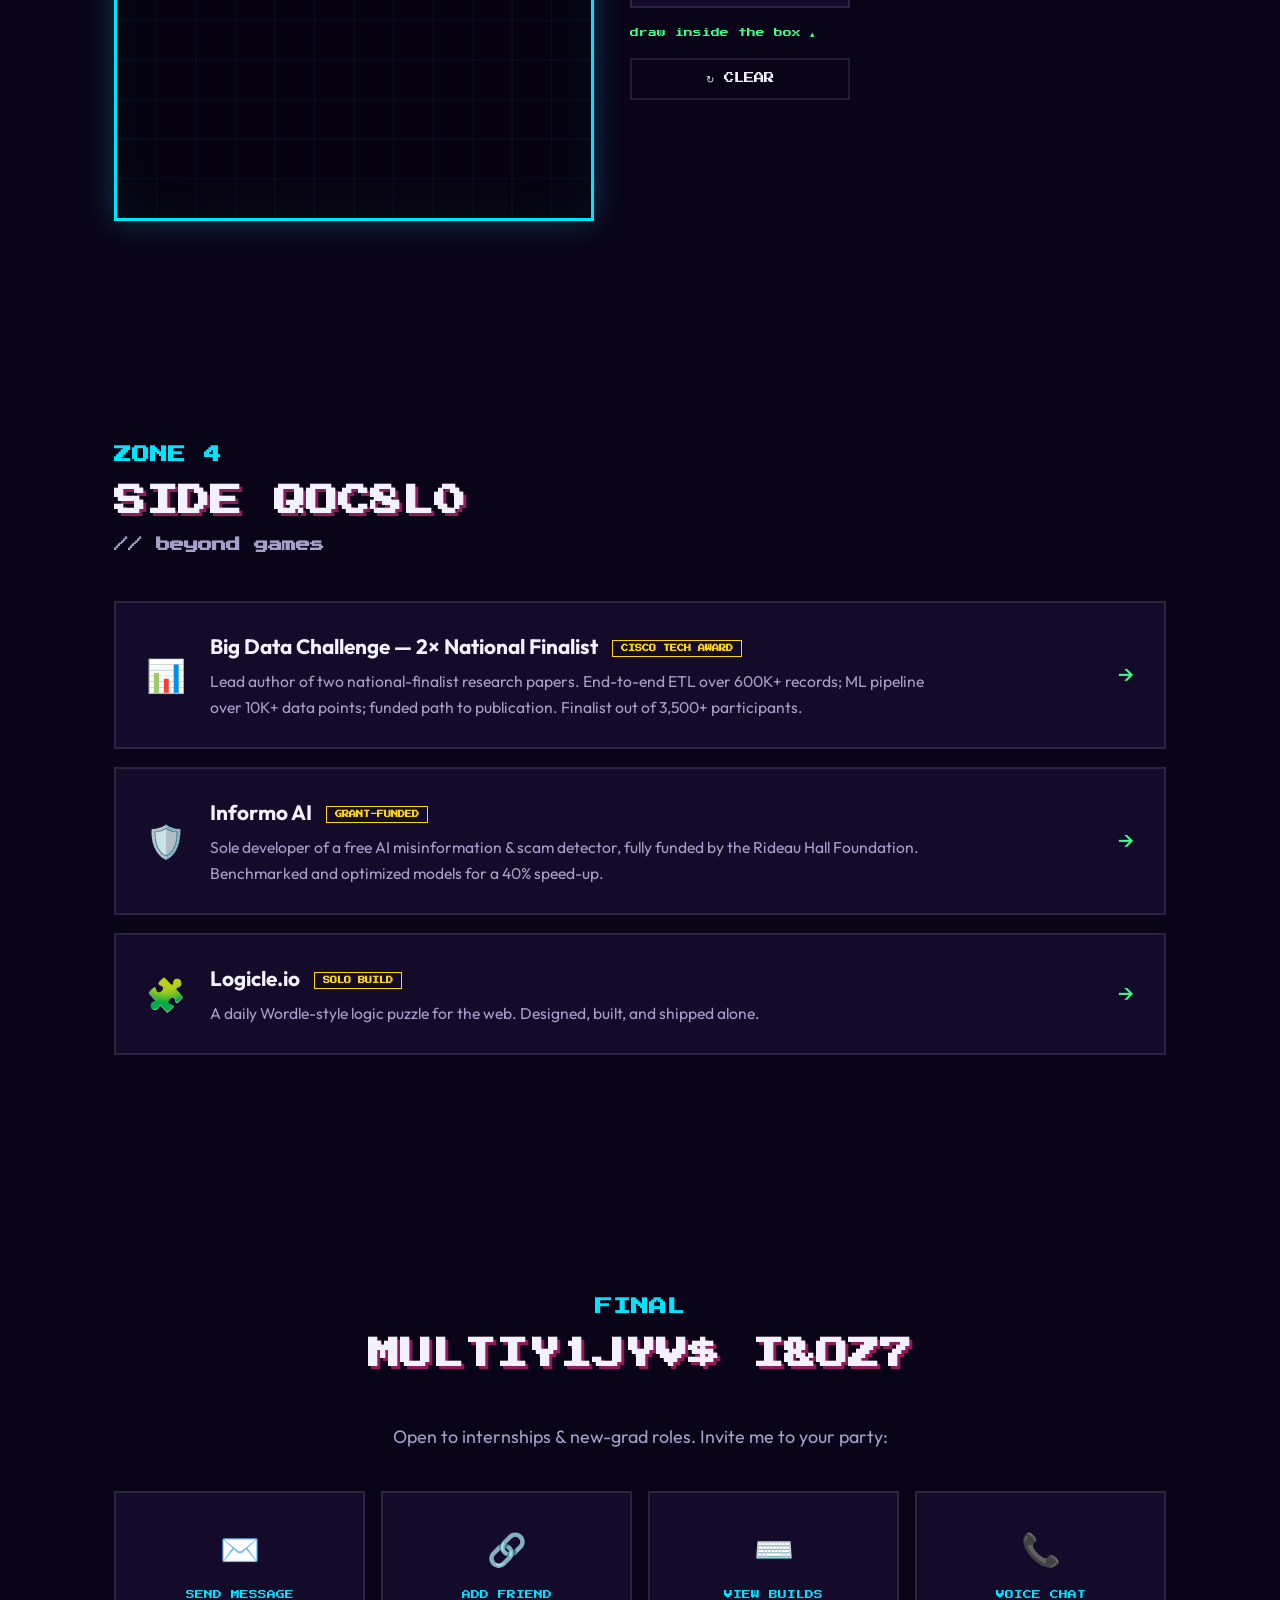
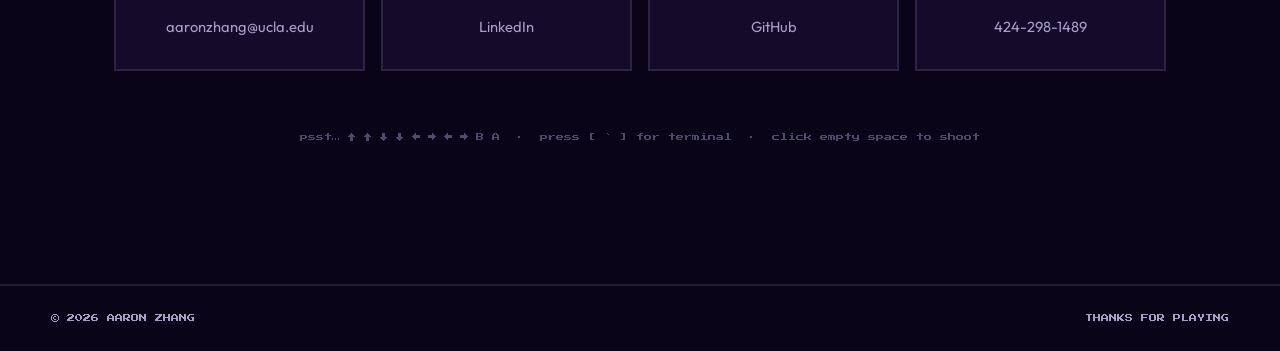
==== commit faad3b12: "v2: warp starfield, shooting gallery, terminal, boss bar, 3D cards, save files Co-Authored-By: Claud" ====
--- a/index.html
+++ b/index.html
@@ -10,7 +10,7 @@
   <link rel="preconnect" href="https://fonts.googleapis.com" />
   <link rel="preconnect" href="https://fonts.gstatic.com" crossorigin />
   <link href="https://fonts.googleapis.com/css2?family=Press+Start+2P&family=Outfit:wght@400;500;600;700;800&display=swap" rel="stylesheet" />
-  <link rel="stylesheet" href="arcade.css" />
+  <link rel="stylesheet" href="arcade.css?v=2" />
 </head>
 <body>
 
@@ -48,6 +48,7 @@
       <span class="hud-chip" id="hudCoins" title="coins">🪙 0</span>
       <span class="hud-chip" id="hudAch" title="achievements">🏆 0/7</span>
       <button class="hud-chip hud-btn" id="sndBtn" title="toggle sound">♪ ON</button>
+      <button class="hud-chip hud-btn" id="bgmBtn" title="toggle music">♫ OFF</button>
     </div>
   </header>
 
@@ -81,7 +82,7 @@
 
     <!-- ======= STATS ======= -->
     <section class="zone" id="stats">
-      <h2 class="zone-title reveal"><span class="zone-no">ZONE 1</span>PLAYER STATS</h2>
+      <h2 class="zone-title reveal"><span class="zone-no">ZONE 1</span><span class="zt">PLAYER STATS</span></h2>
       <div class="stat-grid">
         <div class="big-stat reveal">
           <span class="big-stat-num" data-target="50" data-suffix="M+">0</span>
@@ -113,7 +114,7 @@
 
     <!-- ======= QUESTS ======= -->
     <section class="zone" id="quests">
-      <h2 class="zone-title reveal"><span class="zone-no">ZONE 2</span>QUEST LOG</h2>
+      <h2 class="zone-title reveal"><span class="zone-no">ZONE 2</span><span class="zt">QUEST LOG</span></h2>
 
       <div class="quest reveal quest-main">
         <div class="quest-head">
@@ -163,7 +164,7 @@
 
     <!-- ======= INVENTORY (GAMES) ======= -->
     <section class="zone" id="inventory">
-      <h2 class="zone-title reveal"><span class="zone-no">ZONE 3</span>INVENTORY <span class="zone-sub">// games i've shipped</span></h2>
+      <h2 class="zone-title reveal"><span class="zone-no">ZONE 3</span><span class="zt">INVENTORY</span> <span class="zone-sub">// games i've shipped</span></h2>
 
       <div class="inv-grid">
         <a class="item legendary reveal" href="https://www.roblox.com/games/16022043457/Draw-Perfect-Circle" target="_blank" rel="noopener">
@@ -237,11 +238,19 @@
 
     <!-- ======= MINI-GAME ======= -->
     <section class="zone" id="minigame">
-      <h2 class="zone-title reveal"><span class="zone-no">BOSS</span>DRAW A PERFECT CIRCLE</h2>
+      <h2 class="zone-title reveal"><span class="zone-no">BOSS</span><span class="zt">DRAW A PERFECT CIRCLE</span></h2>
       <p class="zone-lede reveal">
         My flagship game has 40,000,000 plays. Here's a tiny version —
         draw a circle in one stroke. <b>90%+ unlocks an achievement.</b>
       </p>
+      <div class="boss-bar reveal">
+        <div class="boss-info">
+          <span class="boss-name" id="bossName">☠ BOSS: THE PERFECT CIRCLE</span>
+          <span class="boss-hp-num" id="bossHpNum">HP 100/100</span>
+        </div>
+        <div class="boss-track"><div class="boss-fill" id="bossFill"></div></div>
+      </div>
+
       <div class="game-wrap reveal">
         <canvas id="circleGame" width="480" height="480"></canvas>
         <div class="game-side">
@@ -262,7 +271,7 @@
 
     <!-- ======= SIDE QUESTS ======= -->
     <section class="zone" id="sidequests">
-      <h2 class="zone-title reveal"><span class="zone-no">ZONE 4</span>SIDE QUESTS <span class="zone-sub">// beyond games</span></h2>
+      <h2 class="zone-title reveal"><span class="zone-no">ZONE 4</span><span class="zt">SIDE QUESTS</span> <span class="zone-sub">// beyond games</span></h2>
 
       <a class="sq reveal" href="https://github.com/Aaron-Zhang128/BigData2025" target="_blank" rel="noopener">
         <span class="sq-icon">📊</span>
@@ -294,7 +303,7 @@
 
     <!-- ======= CONTACT ======= -->
     <section class="zone contact" id="contact">
-      <h2 class="zone-title reveal"><span class="zone-no">FINAL</span>MULTIPLAYER LOBBY</h2>
+      <h2 class="zone-title reveal"><span class="zone-no">FINAL</span><span class="zt">MULTIPLAYER LOBBY</span></h2>
       <p class="zone-lede reveal">Open to internships & new-grad roles. Invite me to your party:</p>
 
       <div class="lobby reveal">
@@ -320,7 +329,7 @@
         </a>
       </div>
 
-      <p class="konami-hint reveal">psst… ↑ ↑ ↓ ↓ ← → ← → B A</p>
+      <p class="konami-hint reveal">psst… ↑ ↑ ↓ ↓ ← → ← → B A &nbsp;·&nbsp; press [ ` ] for terminal &nbsp;·&nbsp; click empty space to shoot</p>
     </section>
   </main>
 
@@ -329,9 +338,22 @@
     <span id="footStats">THANKS FOR PLAYING</span>
   </footer>
 
+  <!-- custom cursor -->
+  <div class="cursor" id="cursor" aria-hidden="true"></div>
+
+  <!-- hacker terminal -->
+  <div class="terminal" id="terminal" hidden>
+    <div class="term-head">AARON_OS v2.0 — guest shell &nbsp;·&nbsp; [`] or [ESC] to close</div>
+    <div class="term-out" id="termOut"></div>
+    <div class="term-line">
+      <span class="term-prompt">guest@aaron.dev:~$</span>
+      <input id="termIn" autocomplete="off" autocapitalize="off" spellcheck="false" />
+    </div>
+  </div>
+
   <!-- toasts -->
   <div class="toasts" id="toasts" aria-live="polite"></div>
 
-  <script src="arcade.js"></script>
+  <script src="arcade.js?v=2"></script>
 </body>
 </html>
--- a/arcade.css
+++ b/arcade.css
@@ -701,6 +701,132 @@
 body.party main, body.party .hud, body.party .quicknav { animation: hue 2.2s linear infinite; }
 @keyframes hue { to { filter: hue-rotate(360deg); } }
 
+/* ================= CUSTOM CURSOR ================= */
+body.has-cursor, body.has-cursor * { cursor: none !important; }
+.cursor {
+  position: fixed;
+  top: -14px; left: -14px;
+  width: 28px; height: 28px;
+  z-index: 500;
+  pointer-events: none;
+  transition: opacity 0.2s;
+}
+.cursor::before, .cursor::after {
+  content: "";
+  position: absolute;
+  inset: 0;
+  transition: transform 0.18s, border-color 0.18s;
+}
+.cursor::before {
+  border: 2px solid var(--cyan);
+  border-radius: 50%;
+  box-shadow: 0 0 10px rgba(0, 229, 255, 0.5);
+}
+.cursor::after {
+  width: 4px; height: 4px;
+  top: 12px; left: 12px;
+  background: var(--cyan);
+  border-radius: 50%;
+}
+.cursor.hot::before {
+  transform: scale(1.55) rotate(45deg);
+  border-radius: 4px;
+  border-color: var(--pink);
+  box-shadow: 0 0 14px rgba(255, 45, 149, 0.6);
+}
+.cursor.down::before { transform: scale(0.75); }
+
+/* ================= TERMINAL ================= */
+.terminal {
+  position: fixed;
+  inset: auto 0 0 0;
+  height: min(46vh, 420px);
+  z-index: 400;
+  background: rgba(4, 1, 12, 0.96);
+  border-top: 2px solid var(--green);
+  box-shadow: 0 -10px 50px rgba(61, 255, 140, 0.15);
+  display: flex;
+  flex-direction: column;
+  font-family: var(--px);
+  font-size: 0.6rem;
+  line-height: 2.1;
+  color: var(--green);
+  animation: termIn 0.22s ease-out;
+}
+@keyframes termIn { from { transform: translateY(100%); } }
+.term-head {
+  padding: 10px 18px;
+  border-bottom: 1px solid rgba(61, 255, 140, 0.25);
+  color: rgba(61, 255, 140, 0.6);
+  font-size: 0.5rem;
+}
+.term-out { flex: 1; overflow-y: auto; padding: 14px 18px; white-space: pre; }
+.term-banner { color: var(--cyan); }
+.term-echo { color: rgba(244, 241, 255, 0.75); }
+.term-ok { color: var(--yellow); }
+.term-err { color: var(--pink); }
+.term-line { display: flex; gap: 10px; padding: 10px 18px; border-top: 1px solid rgba(61,255,140,0.25); }
+.term-prompt { color: rgba(61, 255, 140, 0.7); white-space: nowrap; }
+.term-line input {
+  flex: 1;
+  background: none;
+  border: none;
+  outline: none;
+  color: var(--green);
+  font-family: var(--px);
+  font-size: 0.6rem;
+  caret-color: var(--green);
+}
+
+/* ================= BOSS BAR ================= */
+.boss-bar { margin-bottom: 34px; max-width: 640px; }
+.boss-info {
+  display: flex;
+  justify-content: space-between;
+  flex-wrap: wrap;
+  gap: 8px;
+  margin-bottom: 10px;
+}
+.boss-name { font-family: var(--px); font-size: 0.62rem; color: var(--pink); }
+.boss-hp-num { font-family: var(--px); font-size: 0.55rem; color: var(--muted); }
+.boss-track {
+  height: 20px;
+  border: 3px solid var(--text);
+  padding: 3px;
+  background: rgba(0, 0, 0, 0.5);
+}
+.boss-fill {
+  height: 100%;
+  width: 100%;
+  background: repeating-linear-gradient(90deg, var(--pink) 0 12px, #c41e6f 12px 24px);
+  transition: width 0.8s cubic-bezier(0.22, 1, 0.36, 1);
+}
+.boss-fill.dead { background: repeating-linear-gradient(90deg, var(--green) 0 12px, #1fae5e 12px 24px); }
+
+/* ================= CARD GLARE (3D tilt assist) ================= */
+.item { transform-style: preserve-3d; will-change: transform; }
+.item::before {
+  content: "";
+  position: absolute;
+  inset: 0;
+  z-index: 1;
+  background: radial-gradient(320px circle at var(--gx, 50%) var(--gy, 0%), rgba(255, 255, 255, 0.12), transparent 60%);
+  opacity: 0;
+  transition: opacity 0.3s;
+  pointer-events: none;
+}
+.item:hover::before { opacity: 1; }
+
+/* ================= SCREEN SHAKE ================= */
+main.shake { animation: shake 0.4s; }
+@keyframes shake {
+  0%, 100% { transform: translate(0, 0); }
+  20% { transform: translate(-6px, 3px); }
+  40% { transform: translate(5px, -4px); }
+  60% { transform: translate(-4px, -2px); }
+  80% { transform: translate(3px, 4px); }
+}
+
 /* ================= REVEAL ================= */
 .reveal { opacity: 0; transform: translateY(30px); transition: opacity 0.7s, transform 0.7s cubic-bezier(0.22, 1, 0.36, 1); }
 .reveal.visible { opacity: 1; transform: none; }
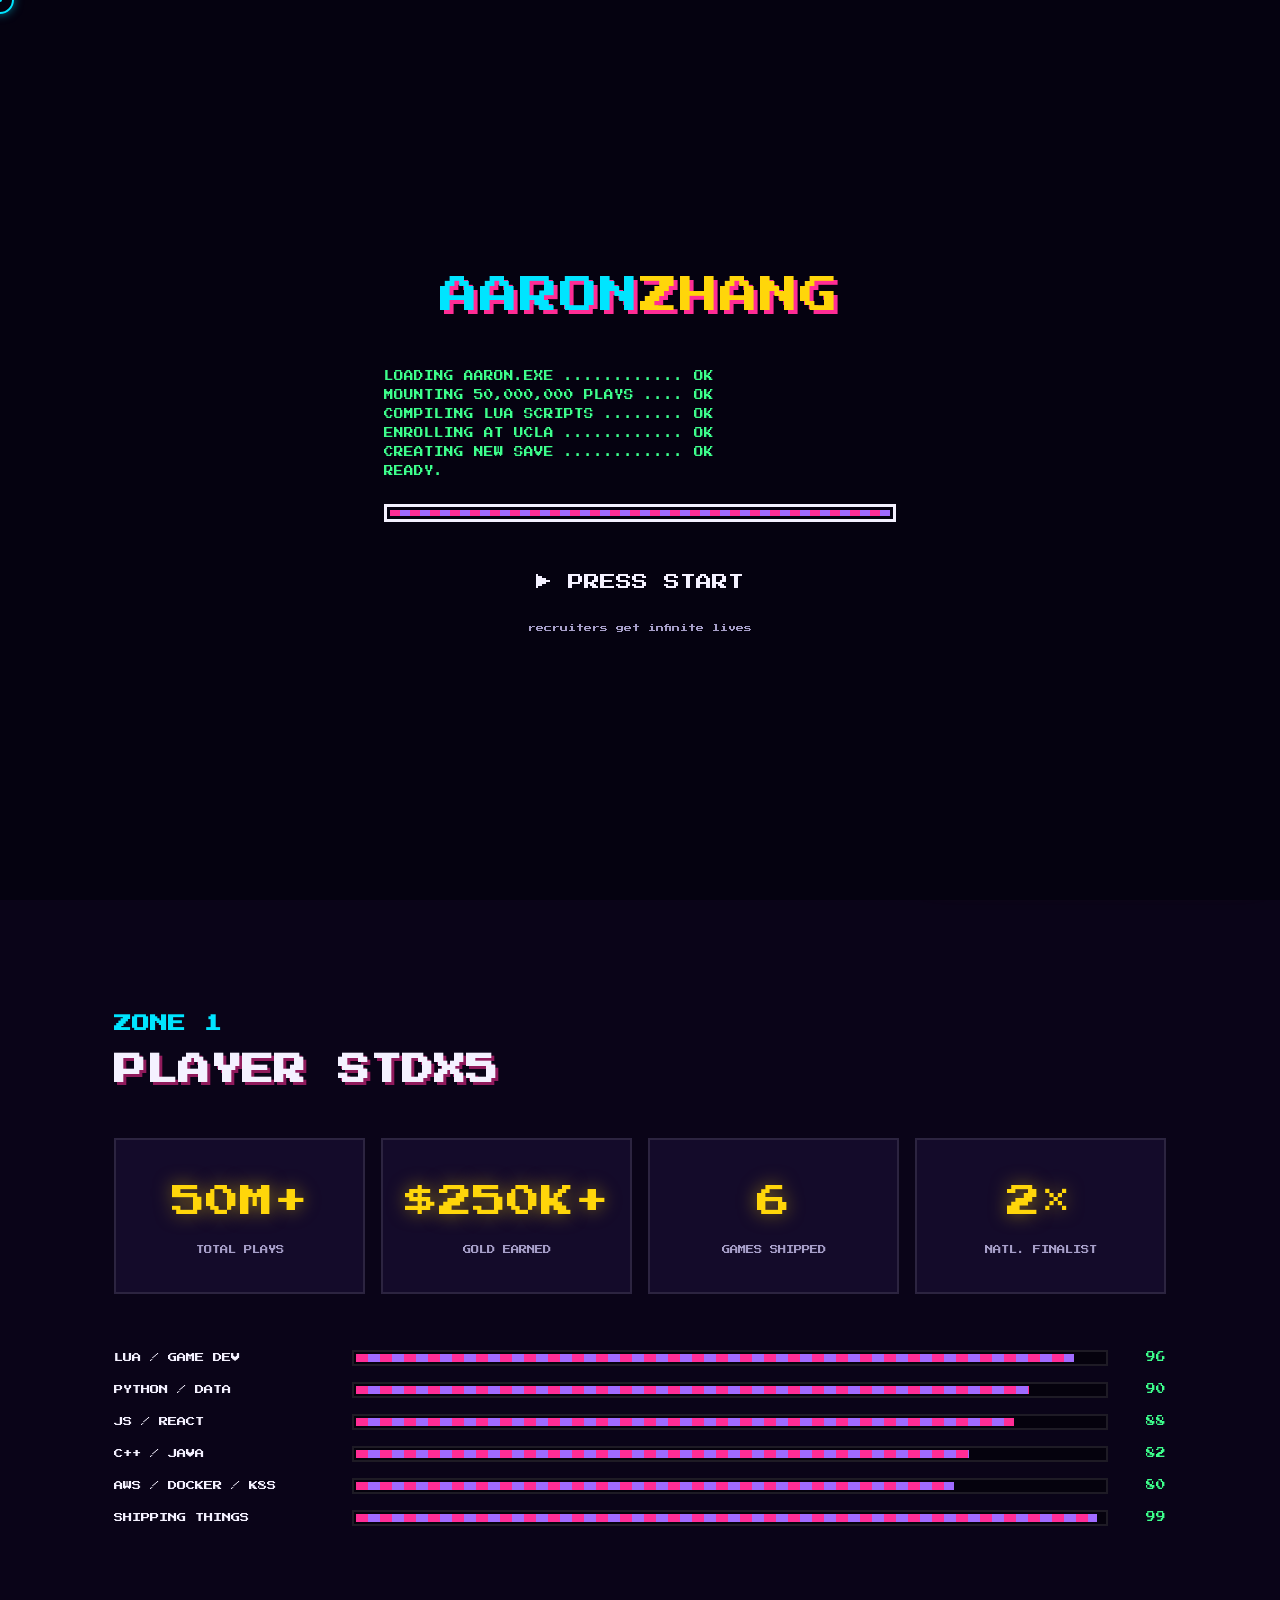
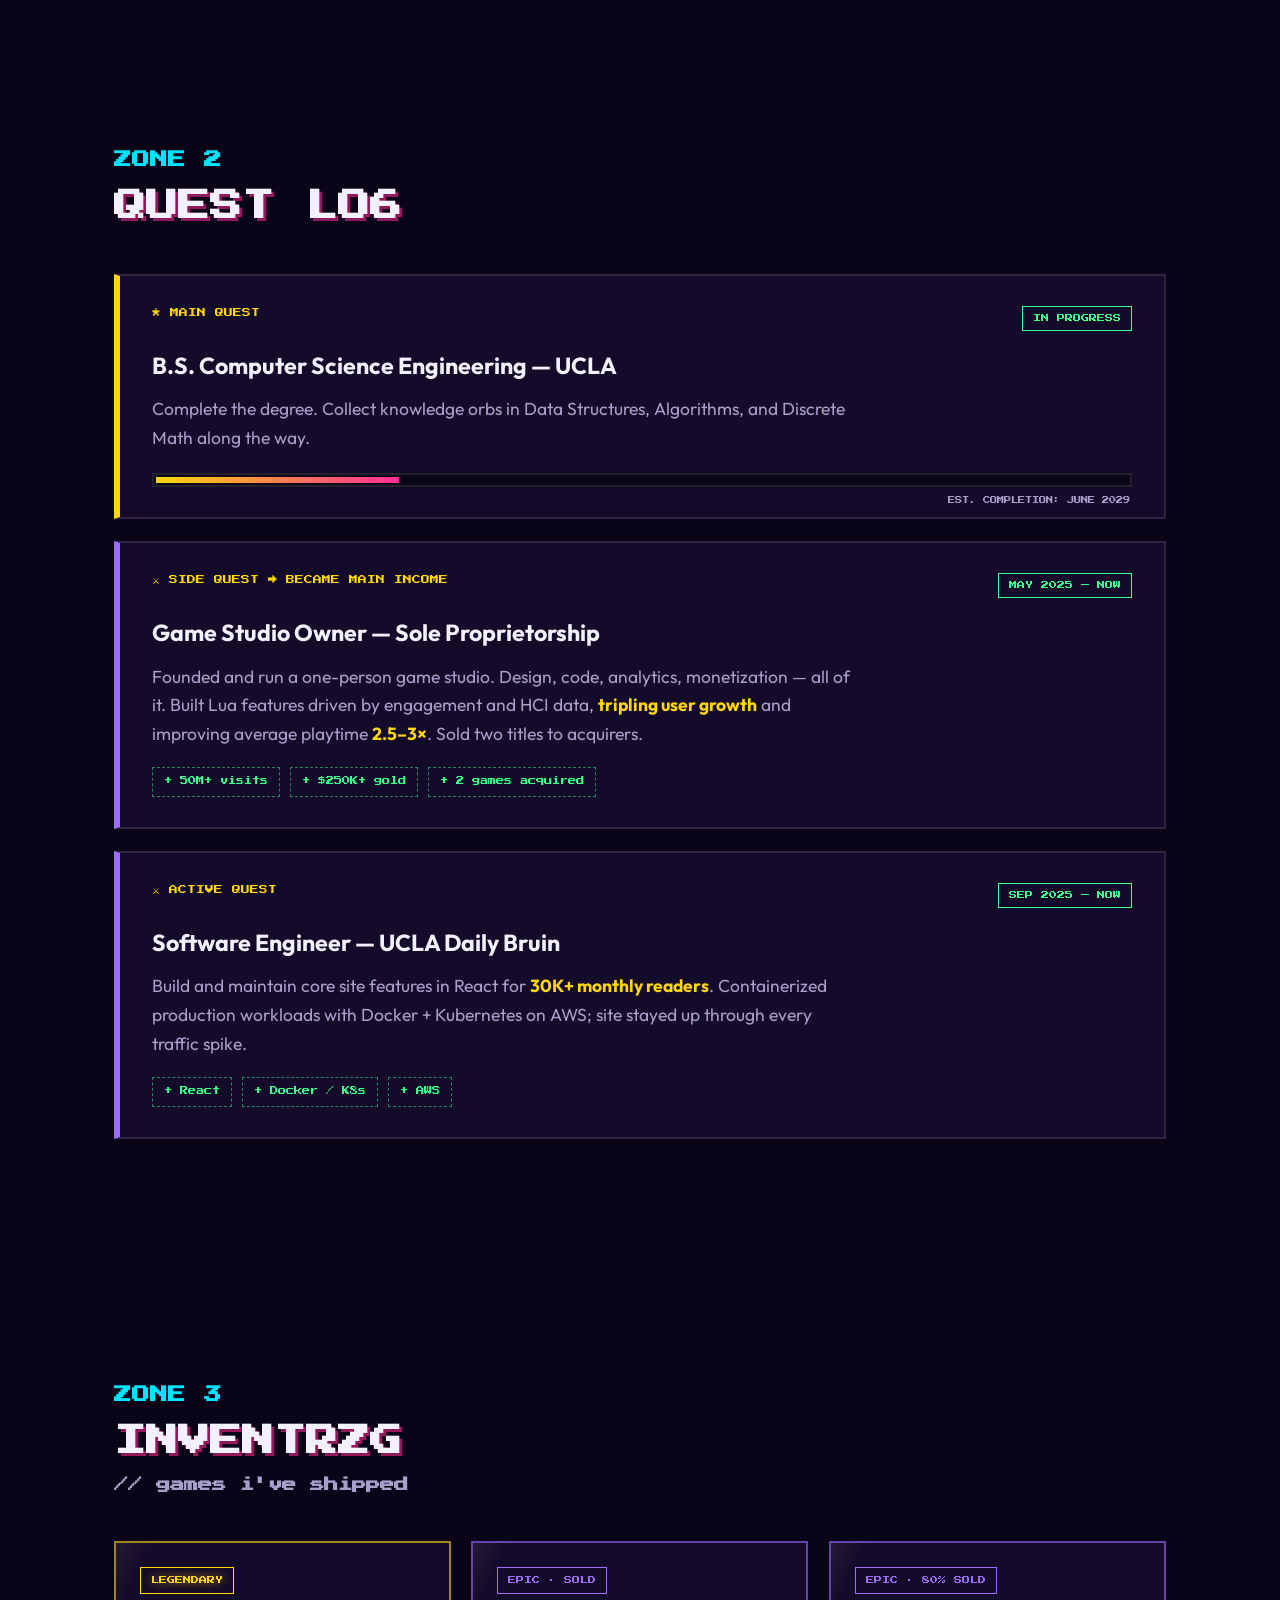
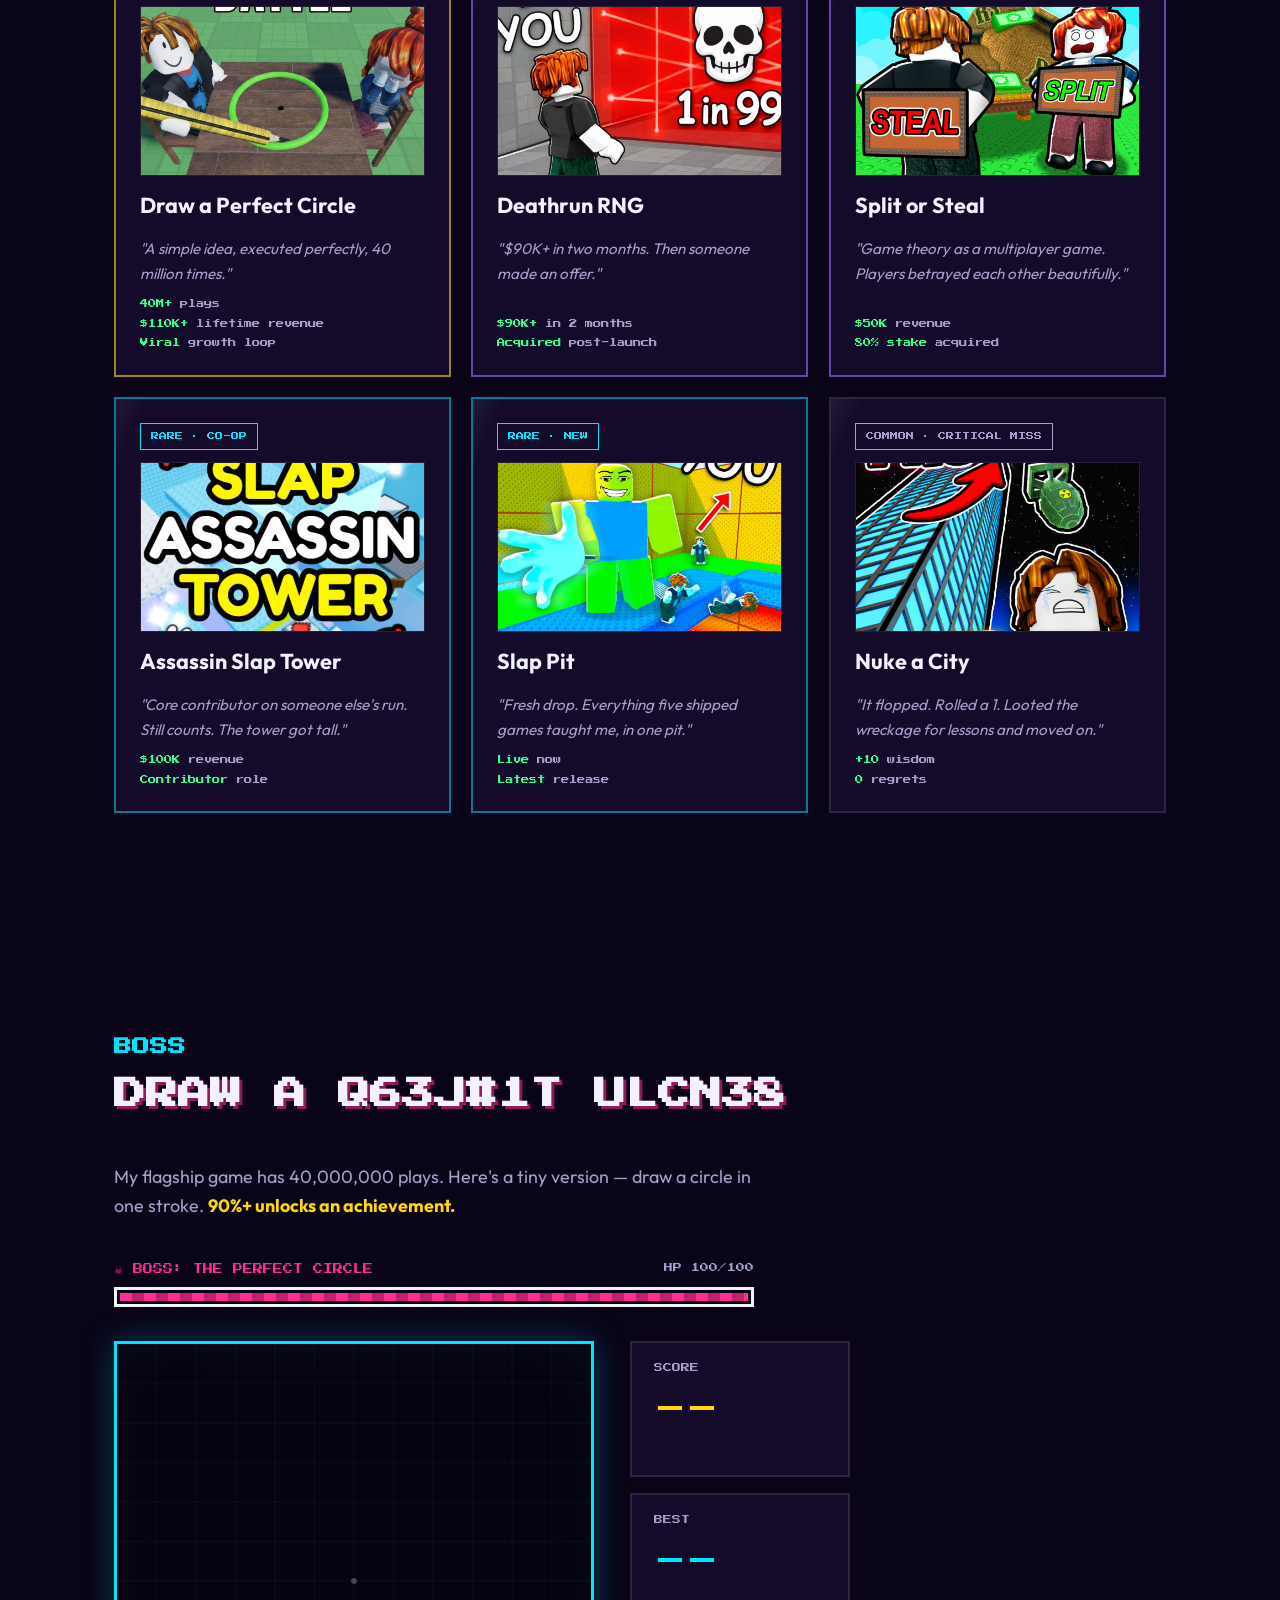
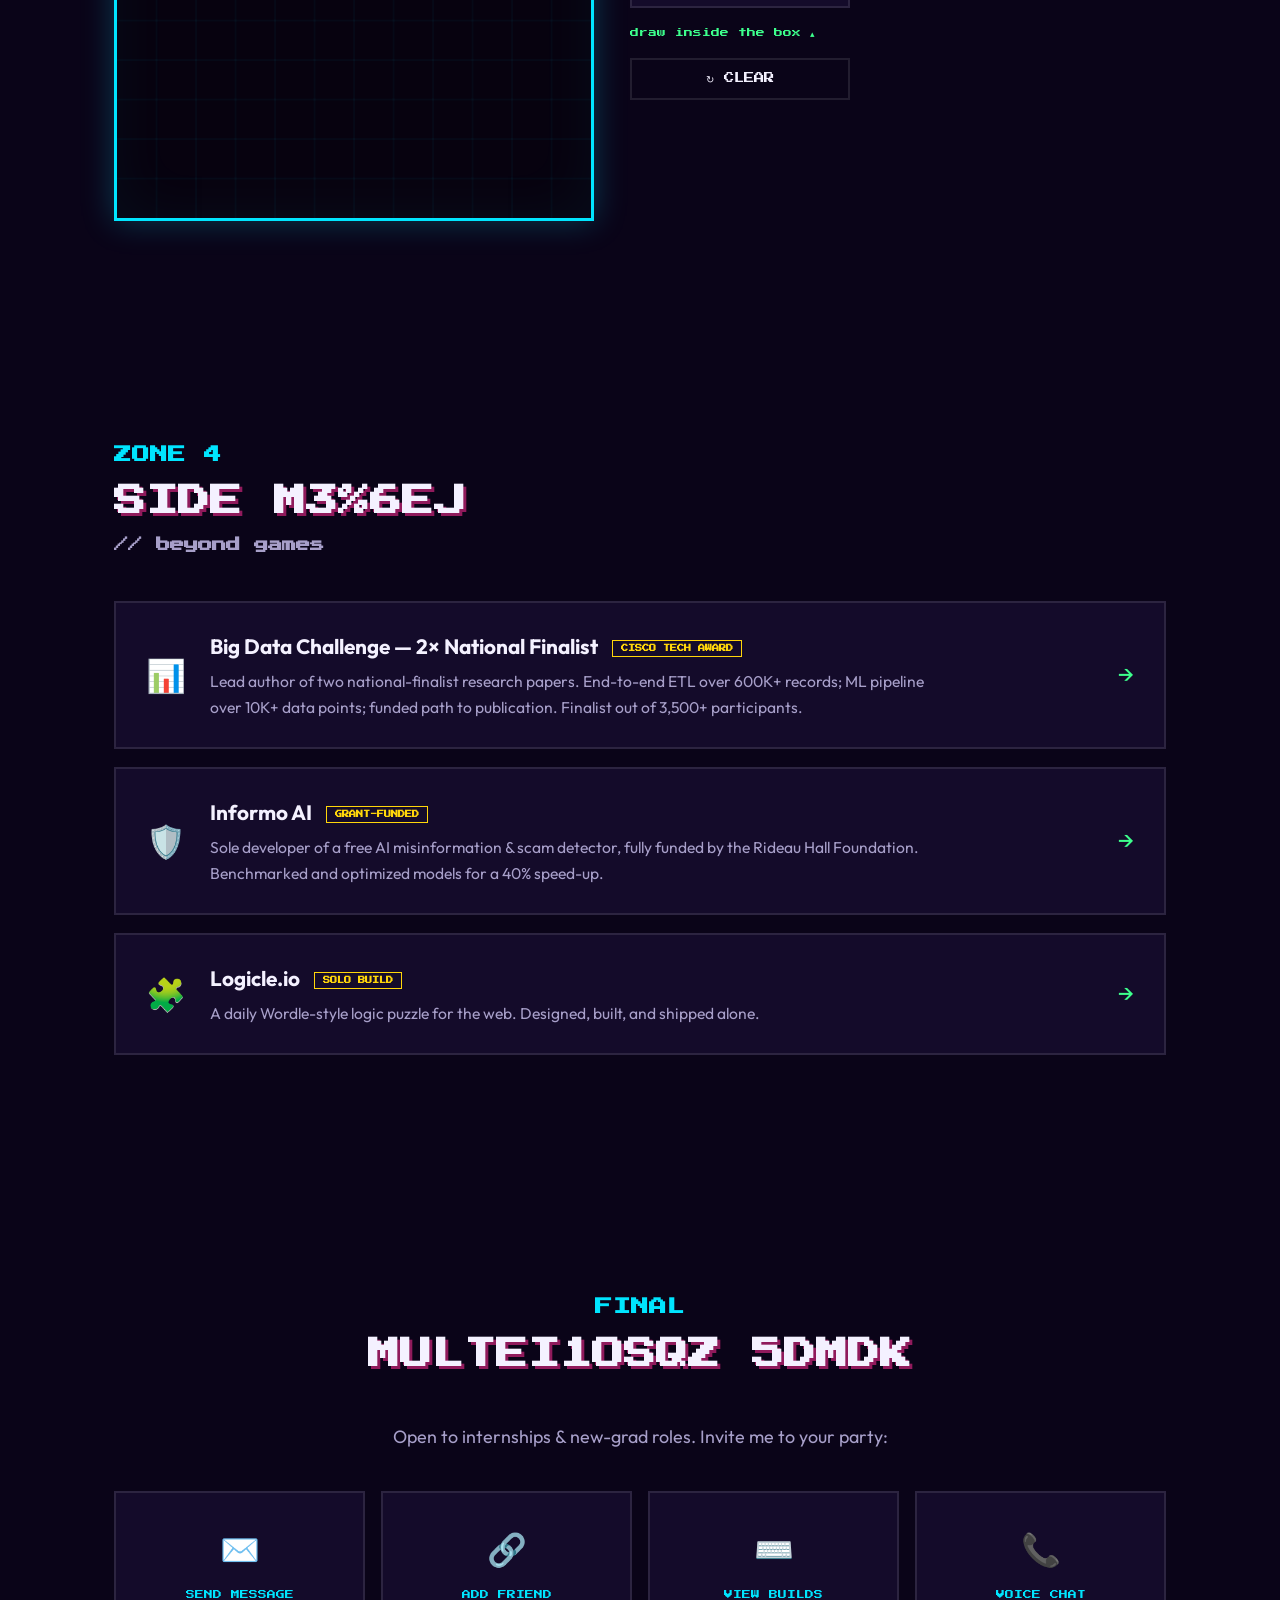
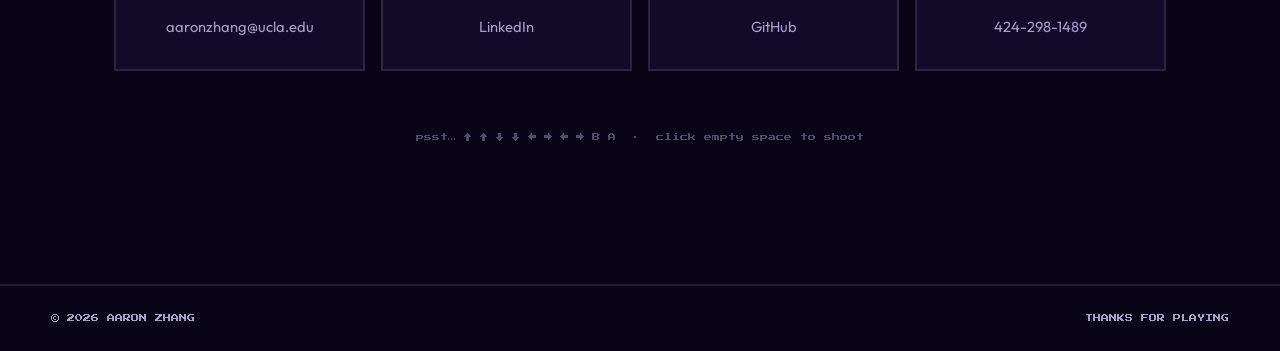
==== commit 09fdf4b7: "v3: hyperspace entry, nebulae, film outro with shots/cuts/slate, cursor fix; remove terminal Co-Auth" ====
--- a/index.html
+++ b/index.html
@@ -10,7 +10,7 @@
   <link rel="preconnect" href="https://fonts.googleapis.com" />
   <link rel="preconnect" href="https://fonts.gstatic.com" crossorigin />
   <link href="https://fonts.googleapis.com/css2?family=Press+Start+2P&family=Outfit:wght@400;500;600;700;800&display=swap" rel="stylesheet" />
-  <link rel="stylesheet" href="arcade.css?v=2" />
+  <link rel="stylesheet" href="arcade.css?v=3" />
 </head>
 <body>
 
@@ -25,8 +25,12 @@
     </div>
   </div>
 
-  <!-- ======= BACKGROUND CANVAS ======= -->
+  <!-- ======= BACKGROUND CANVAS + NEBULAE ======= -->
   <canvas id="bg" aria-hidden="true"></canvas>
+  <div class="nebula nebula-1" aria-hidden="true"></div>
+  <div class="nebula nebula-2" aria-hidden="true"></div>
+  <div class="nebula nebula-3" aria-hidden="true"></div>
+  <div class="vignette" aria-hidden="true"></div>
 
   <!-- ======= HUD ======= -->
   <header class="hud" id="hud">
@@ -329,7 +333,7 @@
         </a>
       </div>
 
-      <p class="konami-hint reveal">psst… ↑ ↑ ↓ ↓ ← → ← → B A &nbsp;·&nbsp; press [ ` ] for terminal &nbsp;·&nbsp; click empty space to shoot</p>
+      <p class="konami-hint reveal">psst… ↑ ↑ ↓ ↓ ← → ← → B A &nbsp;·&nbsp; click empty space to shoot</p>
     </section>
   </main>
 
@@ -341,19 +345,23 @@
   <!-- custom cursor -->
   <div class="cursor" id="cursor" aria-hidden="true"></div>
 
-  <!-- hacker terminal -->
-  <div class="terminal" id="terminal" hidden>
-    <div class="term-head">AARON_OS v2.0 — guest shell &nbsp;·&nbsp; [`] or [ESC] to close</div>
-    <div class="term-out" id="termOut"></div>
-    <div class="term-line">
-      <span class="term-prompt">guest@aaron.dev:~$</span>
-      <input id="termIn" autocomplete="off" autocapitalize="off" spellcheck="false" />
-    </div>
+  <!-- hyperspace entry + film outro -->
+  <div class="cine" id="cine" hidden aria-hidden="true">
+    <div class="cbar cbar-t"></div>
+    <div class="cbar cbar-b"></div>
+    <div class="cflash"></div>
+    <div class="flare"></div>
+    <div class="rec">● REC <span id="recTime">00:00:00:00</span></div>
+    <div class="slate">
+      <span class="slate-fin">FIN.</span>
+      <span class="slate-sub">AARON ZHANG · 2026</span>
+    </div>
+    <div class="hardcut"></div>
   </div>
 
   <!-- toasts -->
   <div class="toasts" id="toasts" aria-live="polite"></div>
 
-  <script src="arcade.js?v=2"></script>
+  <script src="arcade.js?v=3"></script>
 </body>
 </html>
--- a/arcade.css
+++ b/arcade.css
@@ -707,7 +707,7 @@
   position: fixed;
   top: -14px; left: -14px;
   width: 28px; height: 28px;
-  z-index: 500;
+  z-index: 1200;
   pointer-events: none;
   transition: opacity 0.2s;
 }
@@ -736,47 +736,221 @@
 }
 .cursor.down::before { transform: scale(0.75); }
 
-/* ================= TERMINAL ================= */
-.terminal {
+/* ================= NEBULAE + VIGNETTE ================= */
+.nebula {
   position: fixed;
-  inset: auto 0 0 0;
-  height: min(46vh, 420px);
-  z-index: 400;
-  background: rgba(4, 1, 12, 0.96);
-  border-top: 2px solid var(--green);
-  box-shadow: 0 -10px 50px rgba(61, 255, 140, 0.15);
-  display: flex;
+  border-radius: 50%;
+  filter: blur(110px);
+  pointer-events: none;
+  z-index: 1;
+  mix-blend-mode: screen;
+  opacity: 0;
+  transition: opacity 2.8s ease 0.4s;
+}
+body.entered .nebula { opacity: 1; }
+.nebula-1 {
+  width: 60vw; height: 60vw;
+  background: radial-gradient(circle, rgba(124, 92, 255, 0.30), transparent 70%);
+  top: -22vw; left: -14vw;
+  animation: drift1 46s ease-in-out infinite;
+}
+.nebula-2 {
+  width: 52vw; height: 52vw;
+  background: radial-gradient(circle, rgba(255, 45, 149, 0.20), transparent 70%);
+  bottom: -18vw; right: -12vw;
+  animation: drift2 58s ease-in-out infinite;
+}
+.nebula-3 {
+  width: 34vw; height: 34vw;
+  background: radial-gradient(circle, rgba(0, 229, 255, 0.14), transparent 70%);
+  top: 36%; left: 56%;
+  animation: drift1 70s ease-in-out infinite reverse;
+}
+@keyframes drift1 { 50% { transform: translate(7vw, 5vh) scale(1.15); } }
+@keyframes drift2 { 50% { transform: translate(-6vw, -6vh) scale(0.9); } }
+
+.vignette {
+  position: fixed;
+  inset: 0;
+  z-index: 90;
+  pointer-events: none;
+  background: radial-gradient(ellipse at center, transparent 52%, rgba(0, 0, 0, 0.5) 100%);
+}
+
+/* ================= CINEMATIC TITLE SEQUENCE ================= */
+.cine {
+  position: fixed;
+  inset: 0;
+  z-index: 900;
+  pointer-events: none;
+}
+.cine.on { pointer-events: auto; }
+.cbar {
+  position: absolute;
+  left: 0; right: 0;
+  height: 0;
+  background: #000;
+  transition: height 0.65s cubic-bezier(0.7, 0, 0.3, 1);
+}
+.cbar-t { top: 0; }
+.cbar-b { bottom: 0; }
+.cine.on .cbar { height: 16vh; }
+/* light-speed flash at arrival */
+.cflash {
+  position: absolute;
+  inset: 0;
+  background: radial-gradient(circle at 50% 50%, #fff 0%, rgba(0, 229, 255, 0.85) 30%, transparent 72%);
+  opacity: 0;
+  pointer-events: none;
+}
+.cine.flash .cflash { animation: lightspeed 0.9s ease-out both; }
+@keyframes lightspeed {
+  0% { opacity: 0; transform: scale(0.3); }
+  12% { opacity: 1; transform: scale(1); }
+  100% { opacity: 0; transform: scale(1.6); }
+}
+
+/* camera under acceleration while warping */
+body.warping main {
+  transform: scale(1.06);
+  filter: blur(2px) brightness(1.15) saturate(1.3);
+  transition: transform 1.2s cubic-bezier(0.5, 0, 0.9, 0.4), filter 1.2s ease-in;
+}
+main {
+  transition: transform 0.45s cubic-bezier(0.16, 1, 0.3, 1), filter 0.45s ease-out;
+}
+
+/* ============ FILM OUTRO: shots, cuts, slate ============ */
+/* film-only props stay hidden during the hyperspace intro */
+.cine .flare, .cine .rec, .cine .slate, .cine .hardcut { display: none; }
+.cine.film .flare, .cine.film .rec, .cine.film .hardcut { display: block; }
+.cine.film .slate { display: flex; }
+
+/* SHOT A — slow push-in, warm grade */
+body.outro-a main {
+  transform: scale(1.075) translateY(-12px);
+  transform-origin: 50% 74%;
+  filter: saturate(1.4) contrast(1.06) brightness(1.04);
+  transition: transform 2.5s cubic-bezier(0.32, 0, 0.45, 1), filter 2.5s ease;
+}
+.contact .zone-title { transition: transform 2.5s cubic-bezier(0.32, 0, 0.45, 1), text-shadow 2.5s; }
+body.outro-a .contact .zone-title {
+  transform: scale(1.07);
+  text-shadow: 3px 3px 0 rgba(255, 45, 149, 0.55), 0 0 44px rgba(0, 229, 255, 0.5);
+}
+
+/* SHOT B — crane pull-out, cool grade */
+body.outro-b main {
+  transform: scale(0.93) translateY(20px);
+  transform-origin: 50% 58%;
+  filter: saturate(1.12) hue-rotate(-14deg) brightness(1.14) contrast(1.04);
+  transition: transform 2.1s cubic-bezier(0.25, 0, 0.3, 1), filter 2.1s ease;
+}
+
+/* hard cut: one full black frame */
+.hardcut {
+  position: absolute;
+  inset: 0;
+  z-index: 6;
+  background: #000;
+  opacity: 0;
+}
+.cine.cut .hardcut { opacity: 1; }
+
+/* anamorphic lens flare sweep */
+.flare {
+  position: absolute;
+  top: 47%;
+  left: -60%;
+  width: 55%;
+  height: 3px;
+  z-index: 4;
+  background: linear-gradient(90deg, transparent, rgba(0, 229, 255, 0.9), #fff, rgba(0, 229, 255, 0.9), transparent);
+  box-shadow: 0 0 26px 5px rgba(0, 229, 255, 0.5), 0 0 90px 24px rgba(0, 229, 255, 0.22);
+  filter: blur(1px);
+  opacity: 0;
+}
+.cine.shot-b .flare { animation: flareSweep 1.75s cubic-bezier(0.4, 0, 0.2, 1) 0.1s both; }
+@keyframes flareSweep {
+  0% { left: -60%; opacity: 0; }
+  14% { opacity: 1; }
+  86% { opacity: 1; }
+  100% { left: 115%; opacity: 0; }
+}
+
+/* ● REC + timecode */
+.rec {
+  position: absolute;
+  top: calc(16vh + 18px);
+  right: 28px;
+  z-index: 5;
+  font-family: var(--px);
+  font-size: 0.55rem;
+  color: #ff3b3b;
+  letter-spacing: 0.08em;
+  text-shadow: 0 0 10px rgba(255, 59, 59, 0.8);
+  animation: recBlink 1.1s steps(2) infinite;
+}
+.rec span {
+  color: rgba(244, 241, 255, 0.85);
+  text-shadow: none;
+  margin-left: 10px;
+}
+@keyframes recBlink { 50% { opacity: 0.4; } }
+
+/* end slate */
+.slate {
+  position: absolute;
+  inset: 0;
+  z-index: 7;
+  background: #000;
   flex-direction: column;
-  font-family: var(--px);
-  font-size: 0.6rem;
-  line-height: 2.1;
-  color: var(--green);
-  animation: termIn 0.22s ease-out;
-}
-@keyframes termIn { from { transform: translateY(100%); } }
-.term-head {
-  padding: 10px 18px;
-  border-bottom: 1px solid rgba(61, 255, 140, 0.25);
-  color: rgba(61, 255, 140, 0.6);
-  font-size: 0.5rem;
-}
-.term-out { flex: 1; overflow-y: auto; padding: 14px 18px; white-space: pre; }
-.term-banner { color: var(--cyan); }
-.term-echo { color: rgba(244, 241, 255, 0.75); }
-.term-ok { color: var(--yellow); }
-.term-err { color: var(--pink); }
-.term-line { display: flex; gap: 10px; padding: 10px 18px; border-top: 1px solid rgba(61,255,140,0.25); }
-.term-prompt { color: rgba(61, 255, 140, 0.7); white-space: nowrap; }
-.term-line input {
-  flex: 1;
-  background: none;
-  border: none;
-  outline: none;
-  color: var(--green);
-  font-family: var(--px);
-  font-size: 0.6rem;
-  caret-color: var(--green);
-}
+  align-items: center;
+  justify-content: center;
+  gap: 22px;
+  font-family: var(--px);
+  opacity: 0;
+  transition: opacity 0.3s;
+}
+.cine.slate-on .slate { opacity: 1; }
+.slate-fin {
+  font-size: clamp(1.8rem, 5.5vw, 3.4rem);
+  color: var(--text);
+  text-shadow: 5px 5px 0 var(--pink);
+}
+.slate-sub {
+  font-size: 0.52rem;
+  color: var(--muted);
+  letter-spacing: 0.34em;
+}
+
+/* ================= HERO CINEMATIC ENTRANCE ================= */
+.hero { will-change: transform, opacity; }
+.hero .hero-tag, .hero .glitch, .hero .hero-role, .hero .hero-bio, .hero .menu { opacity: 0; }
+body.entered .hero .glitch {
+  opacity: 1;
+  animation: titleSlam 0.55s cubic-bezier(0.16, 1.3, 0.3, 1) both,
+             floatY 7s ease-in-out 1.4s infinite;
+}
+@keyframes titleSlam {
+  0% { opacity: 0; transform: scale(1.7); filter: blur(16px); }
+  60% { opacity: 1; filter: blur(0); }
+  100% { opacity: 1; transform: scale(1); }
+}
+@keyframes floatY { 50% { transform: translateY(-9px); } }
+body.entered .hero .hero-tag,
+body.entered .hero .hero-role,
+body.entered .hero .hero-bio,
+body.entered .hero .menu {
+  opacity: 1;
+  transform: translateY(0);
+  transition: opacity 0.7s ease, transform 0.7s cubic-bezier(0.22, 1, 0.36, 1);
+}
+.hero .hero-tag, .hero .hero-role, .hero .hero-bio, .hero .menu { transform: translateY(22px); }
+body.entered .hero .hero-tag { transition-delay: 0.45s; }
+body.entered .hero .hero-role { transition-delay: 0.6s; }
+body.entered .hero .hero-bio { transition-delay: 0.75s; }
+body.entered .hero .menu { transition-delay: 0.9s; }
 
 /* ================= BOSS BAR ================= */
 .boss-bar { margin-bottom: 34px; max-width: 640px; }
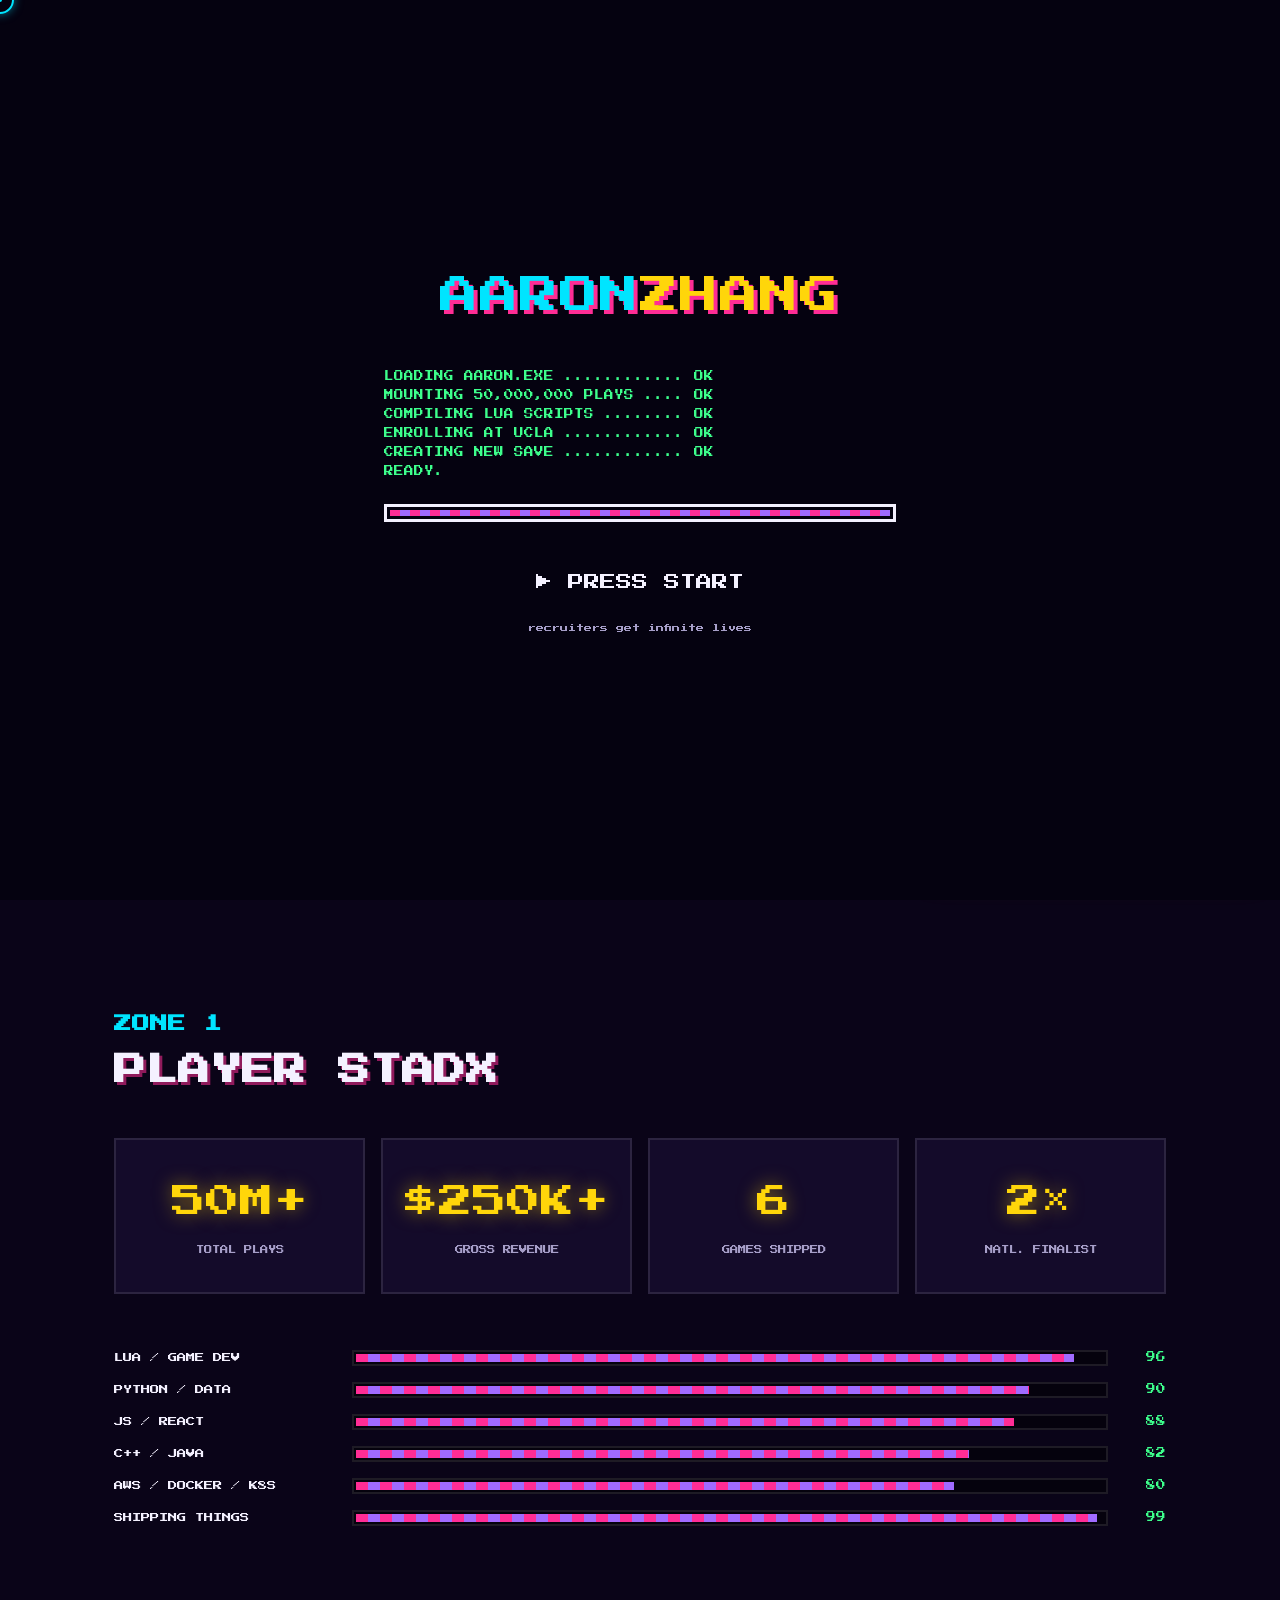
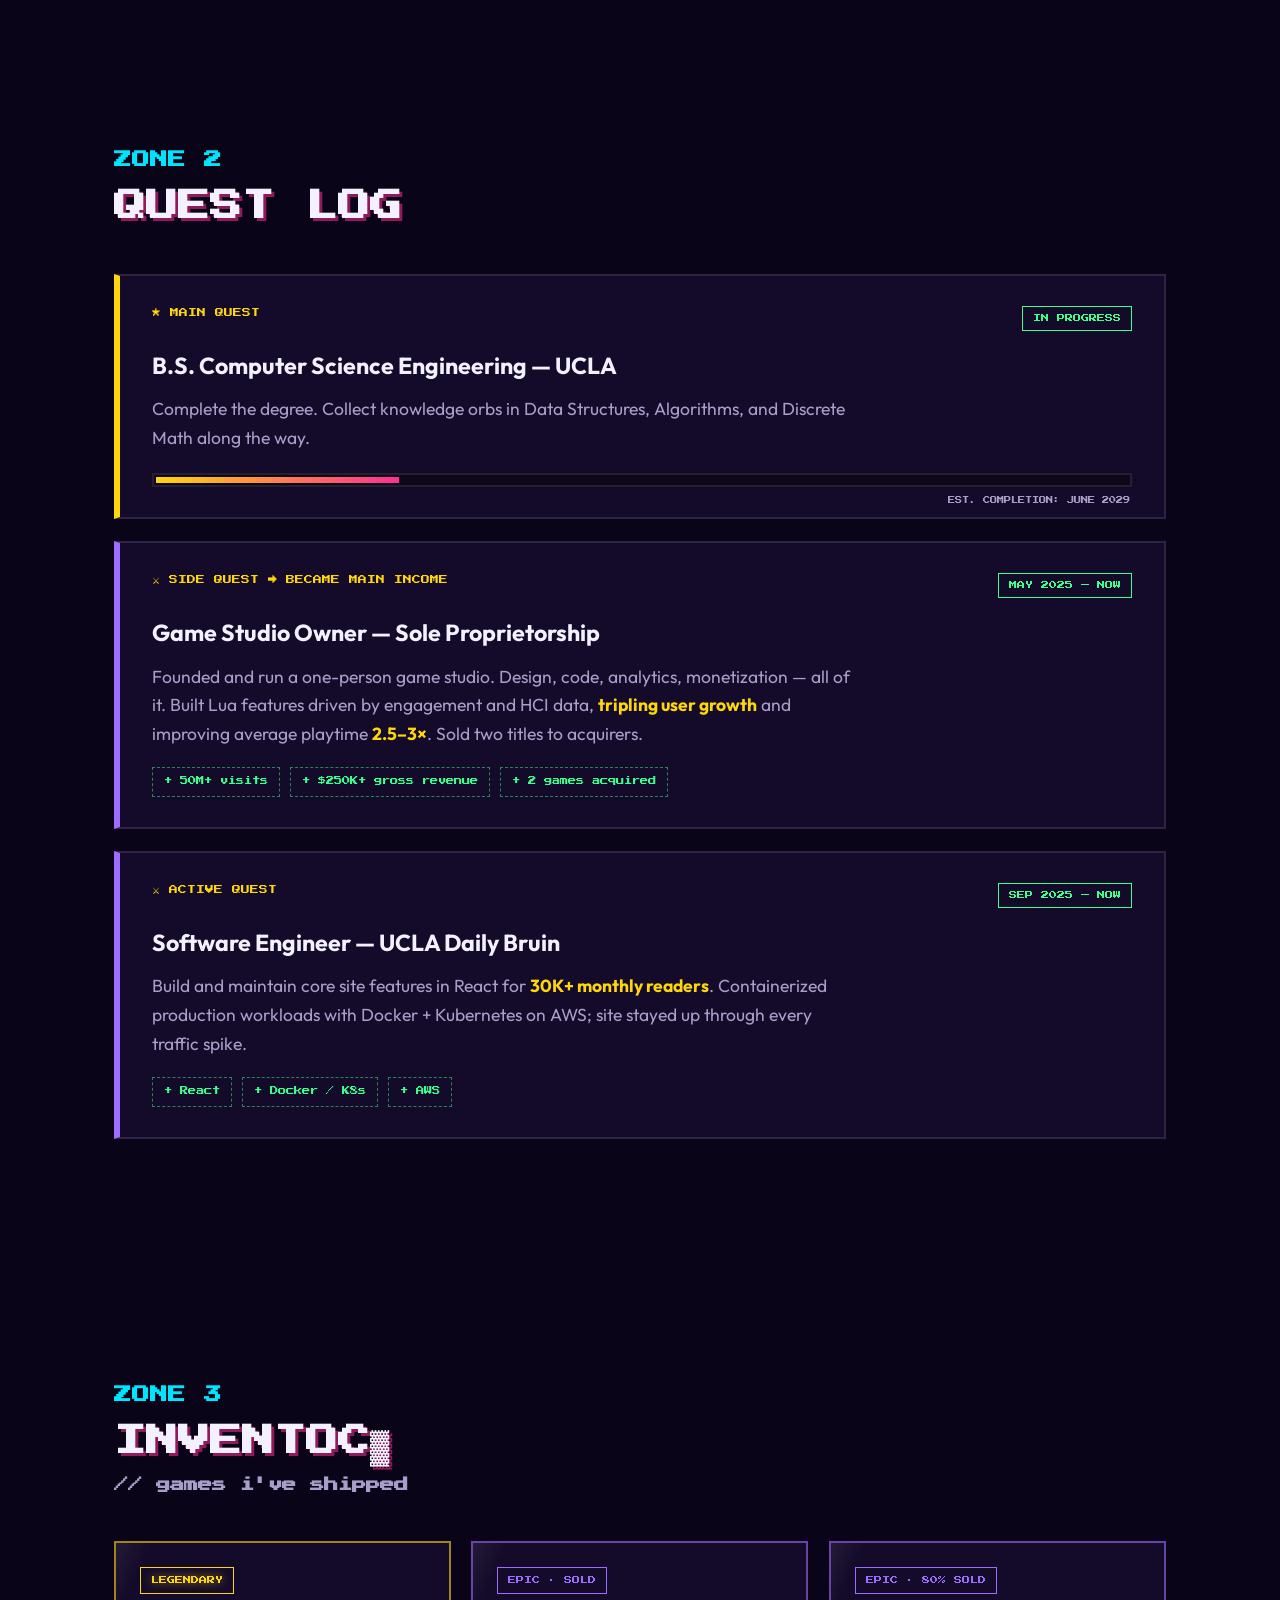
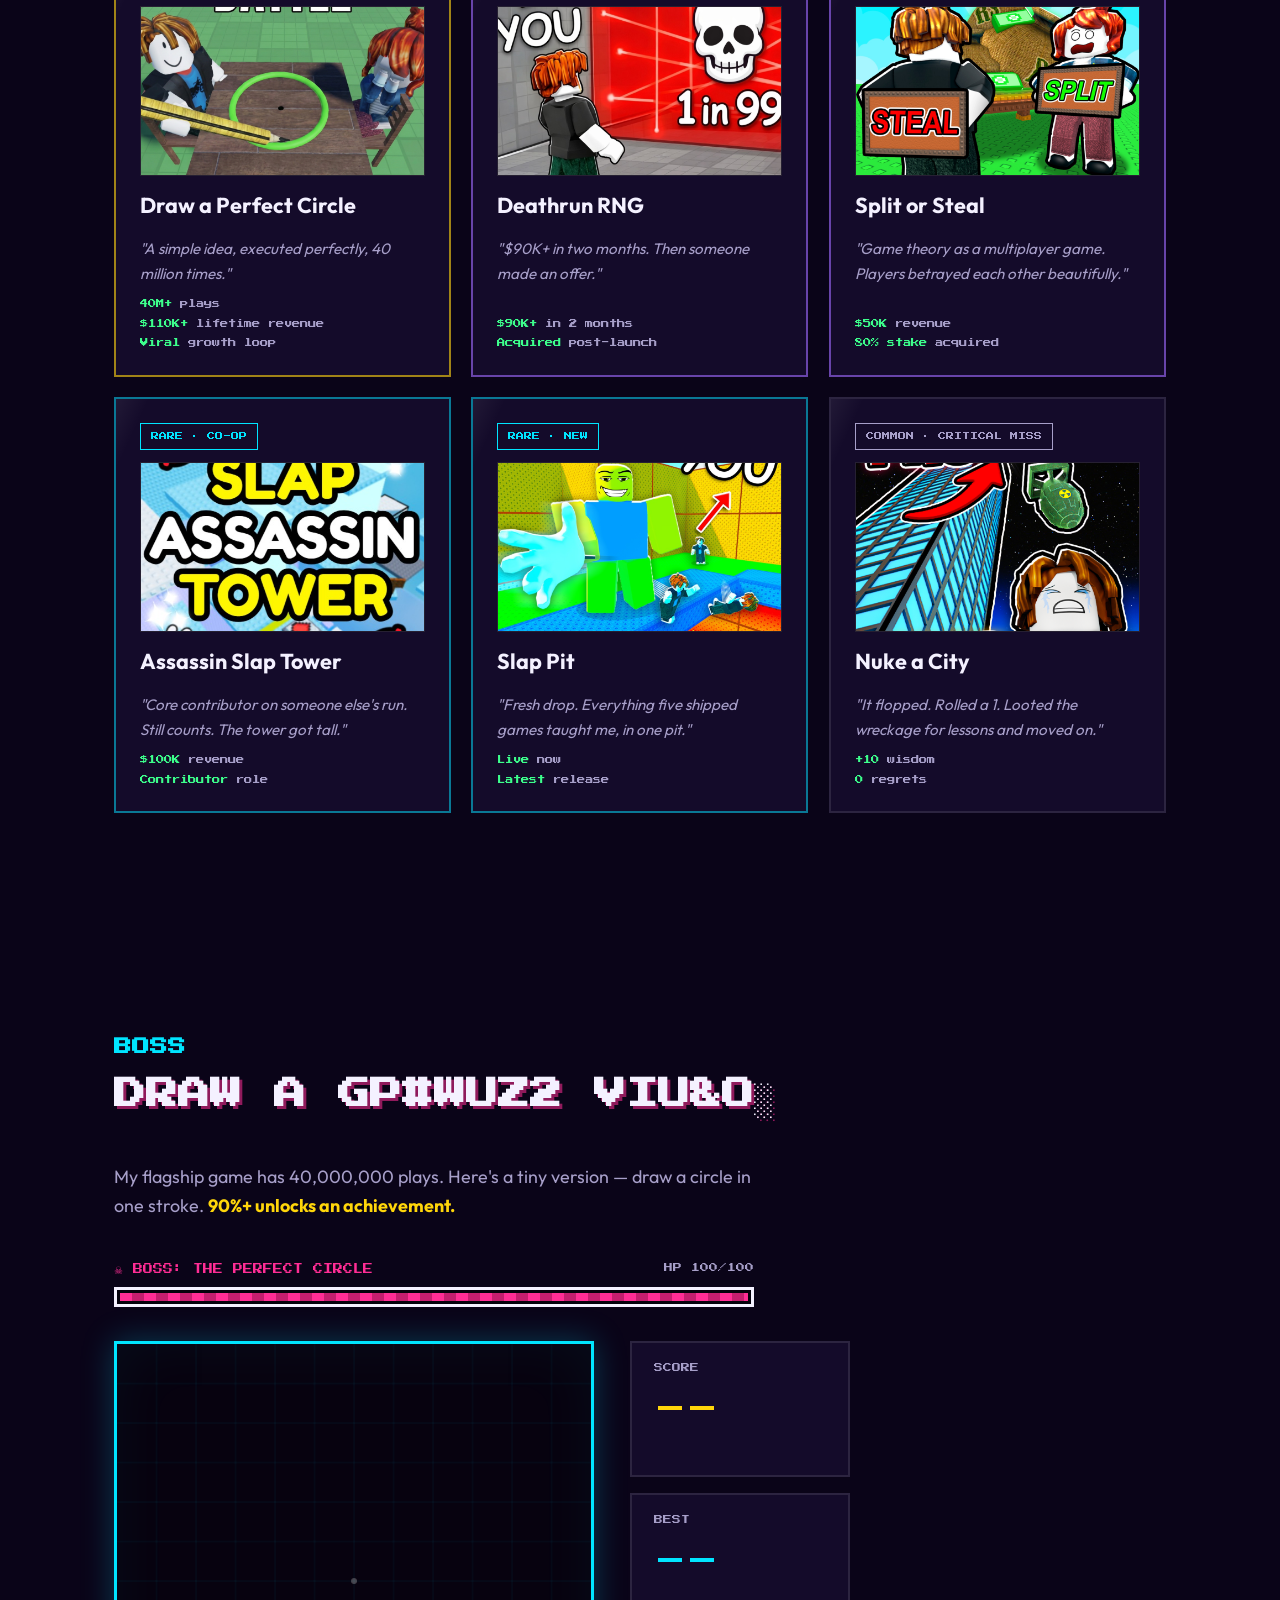
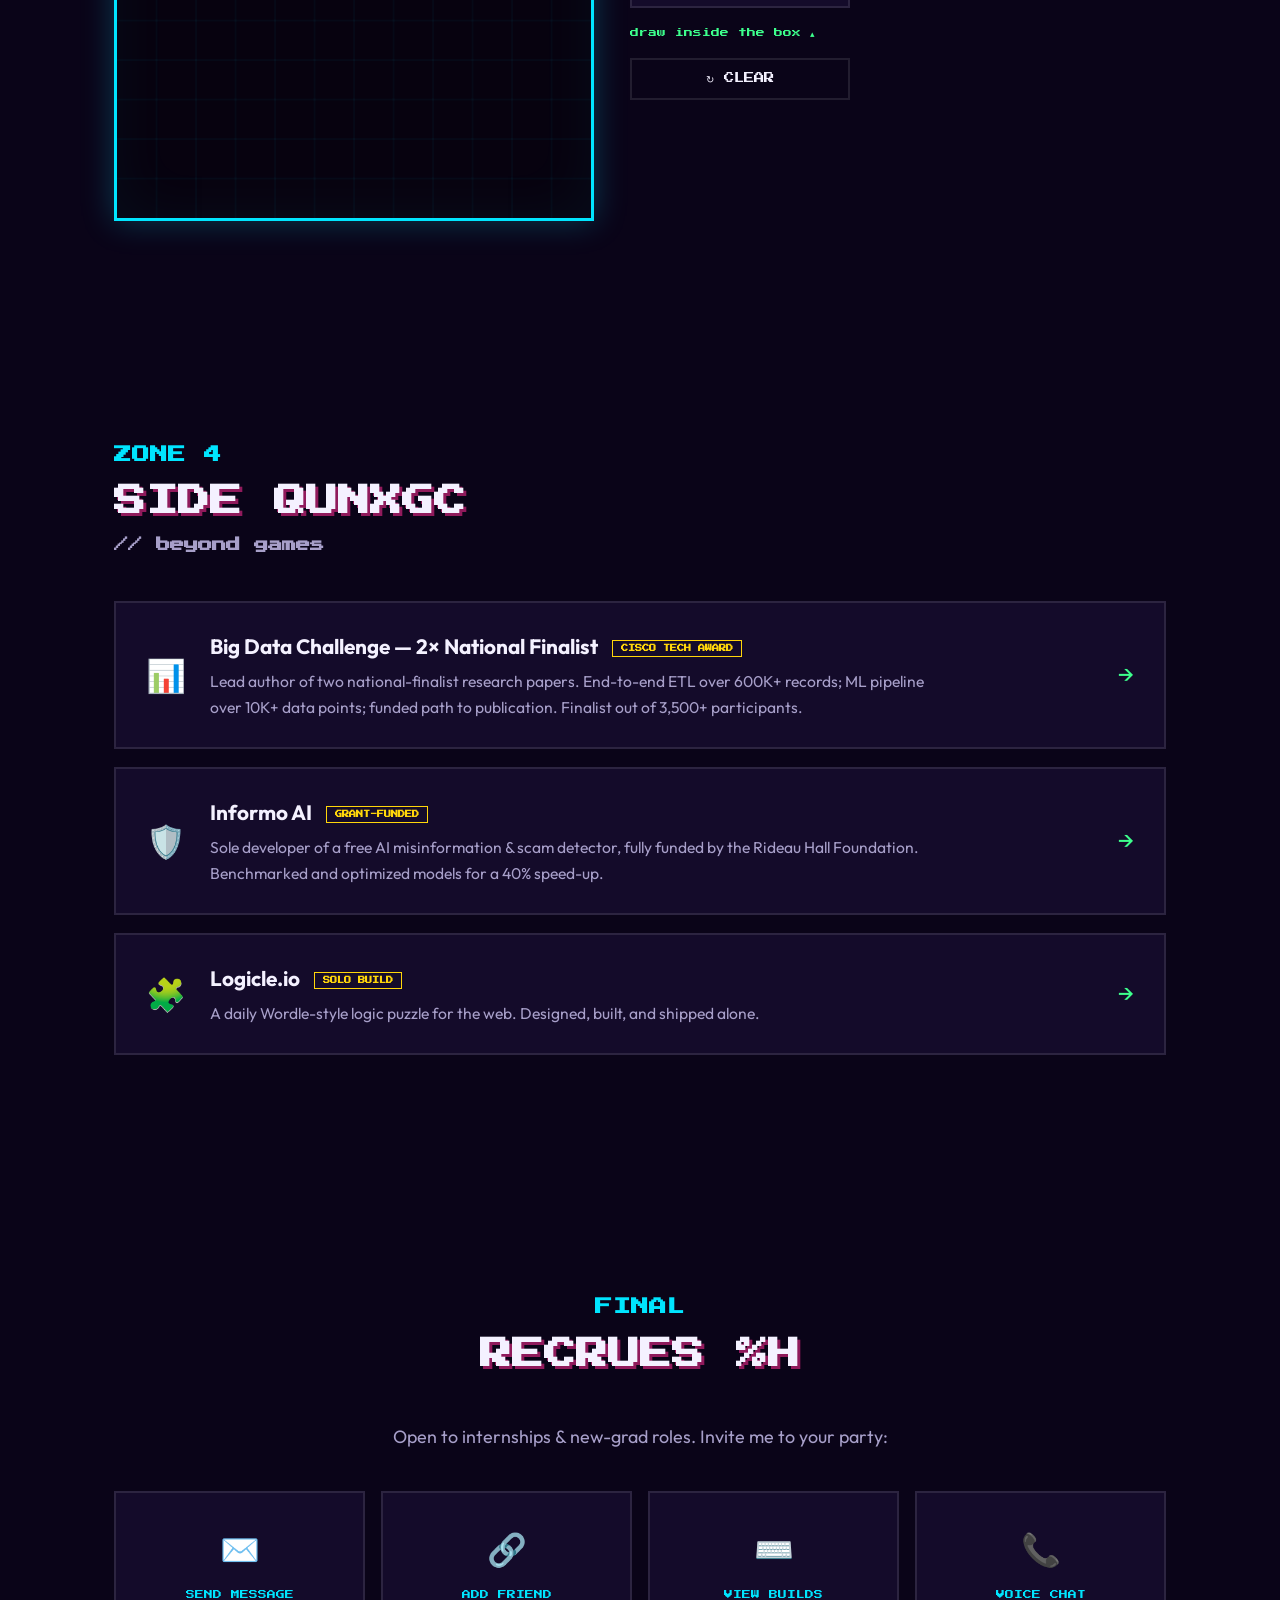
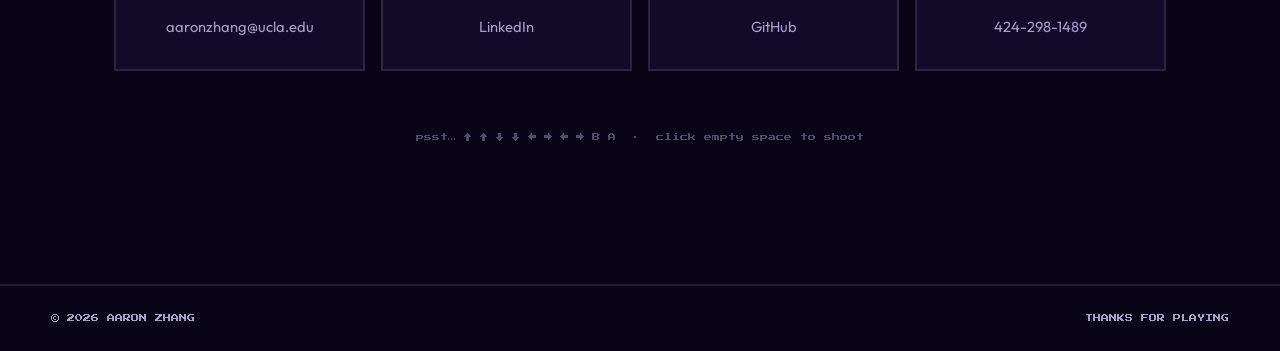
==== commit e5e8f676: "new changes to the site" ====
--- a/index.html
+++ b/index.html
@@ -62,7 +62,7 @@
     <a href="#quests">QUESTS</a>
     <a href="#inventory">INVENTORY</a>
     <a href="#minigame">MINI-GAME</a>
-    <a href="#contact">MULTIPLAYER</a>
+    <a href="#contact">RECRUIT ME</a>
   </nav>
 
   <main>
@@ -80,7 +80,7 @@
         <a href="#inventory" class="menu-item">▶ NEW GAME <small>view my games</small></a>
         <a href="#quests" class="menu-item">▶ CONTINUE <small>work experience</small></a>
         <a href="#minigame" class="menu-item">▶ MINI-GAME <small>beat my high score</small></a>
-        <a href="#contact" class="menu-item">▶ MULTIPLAYER <small>hire me</small></a>
+        <a href="#contact" class="menu-item">▶ RECRUIT ME <small>contact</small></a>
       </div>
     </section>
 
@@ -94,7 +94,7 @@
         </div>
         <div class="big-stat reveal">
           <span class="big-stat-num" data-target="250" data-prefix="$" data-suffix="K+">0</span>
-          <span class="big-stat-label">GOLD EARNED</span>
+          <span class="big-stat-label">GROSS REVENUE</span>
         </div>
         <div class="big-stat reveal">
           <span class="big-stat-num" data-target="6">0</span>
@@ -143,7 +143,7 @@
         </p>
         <ul class="loot">
           <li>+ 50M+ visits</li>
-          <li>+ $250K+ gold</li>
+          <li>+ $250K+ gross revenue</li>
           <li>+ 2 games acquired</li>
         </ul>
       </div>
@@ -307,7 +307,7 @@
 
     <!-- ======= CONTACT ======= -->
     <section class="zone contact" id="contact">
-      <h2 class="zone-title reveal"><span class="zone-no">FINAL</span><span class="zt">MULTIPLAYER LOBBY</span></h2>
+      <h2 class="zone-title reveal"><span class="zone-no">FINAL</span><span class="zt">RECRUIT ME</span></h2>
       <p class="zone-lede reveal">Open to internships & new-grad roles. Invite me to your party:</p>
 
       <div class="lobby reveal">
@@ -352,10 +352,6 @@
     <div class="cflash"></div>
     <div class="flare"></div>
     <div class="rec">● REC <span id="recTime">00:00:00:00</span></div>
-    <div class="slate">
-      <span class="slate-fin">FIN.</span>
-      <span class="slate-sub">AARON ZHANG · 2026</span>
-    </div>
     <div class="hardcut"></div>
   </div>
 
--- a/arcade.css
+++ b/arcade.css
@@ -820,11 +820,10 @@
   transition: transform 0.45s cubic-bezier(0.16, 1, 0.3, 1), filter 0.45s ease-out;
 }
 
-/* ============ FILM OUTRO: shots, cuts, slate ============ */
+/* ============ FILM OUTRO: shots, cuts ============ */
 /* film-only props stay hidden during the hyperspace intro */
-.cine .flare, .cine .rec, .cine .slate, .cine .hardcut { display: none; }
+.cine .flare, .cine .rec, .cine .hardcut { display: none; }
 .cine.film .flare, .cine.film .rec, .cine.film .hardcut { display: block; }
-.cine.film .slate { display: flex; }
 
 /* SHOT A — slow push-in, warm grade */
 body.outro-a main {
@@ -898,30 +897,97 @@
 }
 @keyframes recBlink { 50% { opacity: 0.4; } }
 
-/* end slate */
-.slate {
-  position: absolute;
+/* ============ LOBBY CARD SHOWCASE: hyperspace materialization ============ */
+/* no HUD chatter while the camera rolls */
+body.lobby-cine .toasts { opacity: 0; transition: opacity 0.3s; }
+
+/* during the outro the cards vanish, then warp in one by one */
+.lobby { perspective: 1000px; }
+body.lobby-cine .lobby-card { opacity: 0; pointer-events: none; }
+body.lobby-cine .lobby-card.slam {
+  pointer-events: auto;
+  animation: cardWarp 0.7s cubic-bezier(0.18, 0.9, 0.3, 1.2) both;
+}
+@keyframes cardWarp {
+  0% {
+    opacity: 0;
+    transform: translateZ(-1400px) rotateY(540deg) scale(0.05);
+    filter: blur(14px) brightness(3.5) saturate(0.2);
+  }
+  45% {
+    opacity: 1;
+    transform: translateZ(60px) rotateY(28deg) scale(1.18);
+    filter: blur(2px) brightness(2.1);
+    box-shadow: -10px 0 0 rgba(255, 45, 149, 0.8), 10px 0 0 rgba(0, 229, 255, 0.8),
+                0 0 60px rgba(0, 229, 255, 0.6);
+  }
+  62% {
+    transform: translateZ(-18px) rotateY(-12deg) scale(0.96);
+    filter: blur(0) brightness(1.35);
+    box-shadow: -4px 0 0 rgba(255, 45, 149, 0.6), 4px 0 0 rgba(0, 229, 255, 0.6),
+                0 0 36px rgba(0, 229, 255, 0.4);
+  }
+  80% {
+    transform: translateZ(8px) rotateY(4deg) scale(1.04);
+    box-shadow: -1px 0 0 rgba(255, 45, 149, 0.4), 1px 0 0 rgba(0, 229, 255, 0.4),
+                0 0 20px rgba(0, 229, 255, 0.25);
+  }
+  100% {
+    opacity: 1;
+    transform: translateZ(0) rotateY(0) scale(1);
+    filter: none;
+    box-shadow: 0 0 0 rgba(0, 229, 255, 0);
+  }
+}
+
+/* shockwave ring + light sweep on landing */
+.lobby-card { position: relative; }
+.lobby-card::before, .lobby-card::after {
+  content: "";
+  position: absolute;
+  pointer-events: none;
+  opacity: 0;
+}
+.lobby-card::after {
+  inset: -2px;
+  border: 2px solid var(--cyan);
+}
+body.lobby-cine .lobby-card.slam::after {
+  animation: shockRing 0.65s ease-out 0.42s both;
+}
+@keyframes shockRing {
+  0% { opacity: 0.9; transform: scale(1); border-color: #fff; }
+  100% { opacity: 0; transform: scale(2.4); border-color: var(--cyan); }
+}
+.lobby-card::before {
   inset: 0;
-  z-index: 7;
-  background: #000;
-  flex-direction: column;
-  align-items: center;
-  justify-content: center;
-  gap: 22px;
-  font-family: var(--px);
-  opacity: 0;
-  transition: opacity 0.3s;
-}
-.cine.slate-on .slate { opacity: 1; }
-.slate-fin {
-  font-size: clamp(1.8rem, 5.5vw, 3.4rem);
-  color: var(--text);
-  text-shadow: 5px 5px 0 var(--pink);
-}
-.slate-sub {
-  font-size: 0.52rem;
-  color: var(--muted);
-  letter-spacing: 0.34em;
+  z-index: 1;
+  background: linear-gradient(115deg, transparent 30%, rgba(255, 255, 255, 0.65) 50%, transparent 70%);
+  background-size: 280% 100%;
+  background-position: 120% 0;
+}
+body.lobby-cine .lobby-card.slam::before {
+  animation: lightSweep 0.55s ease-out 0.5s both;
+}
+@keyframes lightSweep {
+  0% { opacity: 1; background-position: 120% 0; }
+  100% { opacity: 0; background-position: -60% 0; }
+}
+
+/* group pulse once all four have landed */
+body.lobby-cine .lobby.pulse .lobby-card {
+  opacity: 1;
+  pointer-events: auto;
+  animation: lobbyPulse 0.9s ease-out both;
+}
+@keyframes lobbyPulse {
+  0% { border-color: var(--line); box-shadow: none; }
+  30% {
+    border-color: var(--pink);
+    box-shadow: 0 0 34px rgba(255, 45, 149, 0.55), 0 0 80px rgba(0, 229, 255, 0.25);
+    transform: scale(1.03);
+  }
+  100% { border-color: var(--line); box-shadow: none; transform: scale(1); }
 }
 
 /* ================= HERO CINEMATIC ENTRANCE ================= */
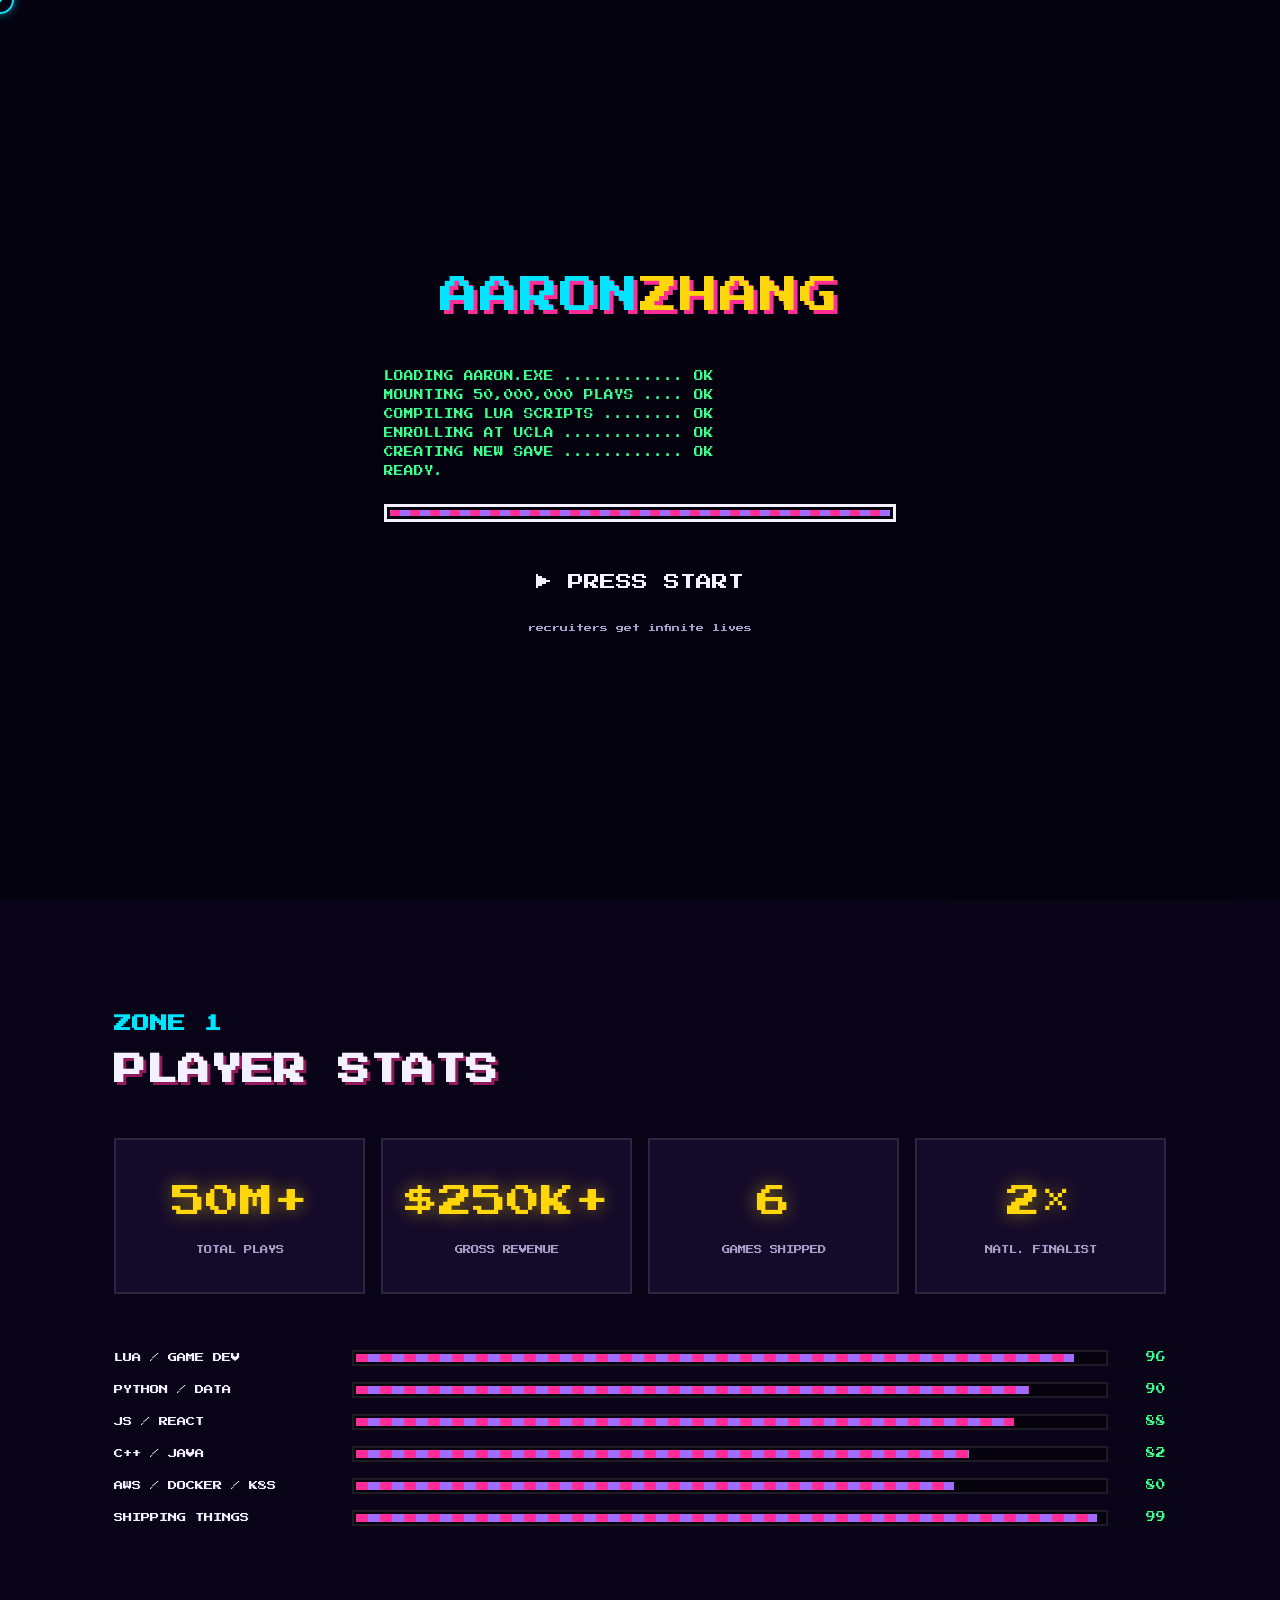
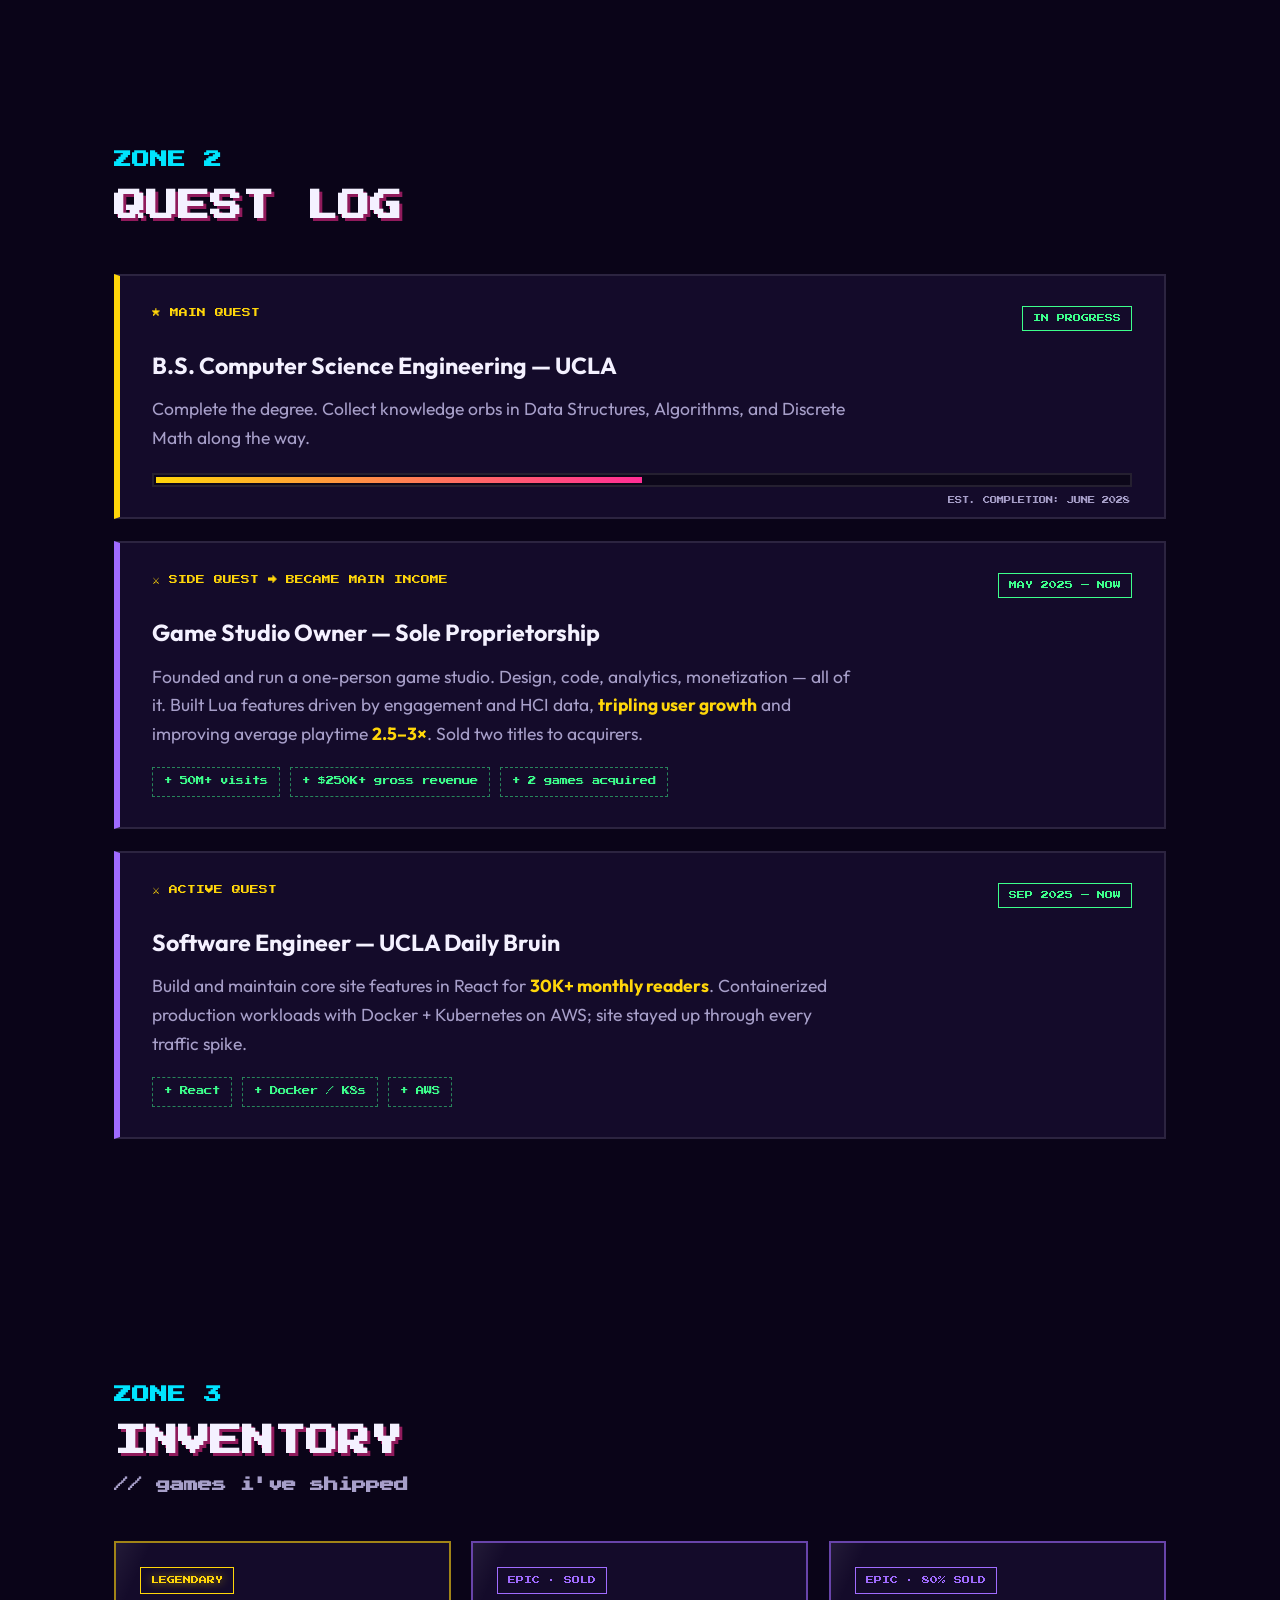
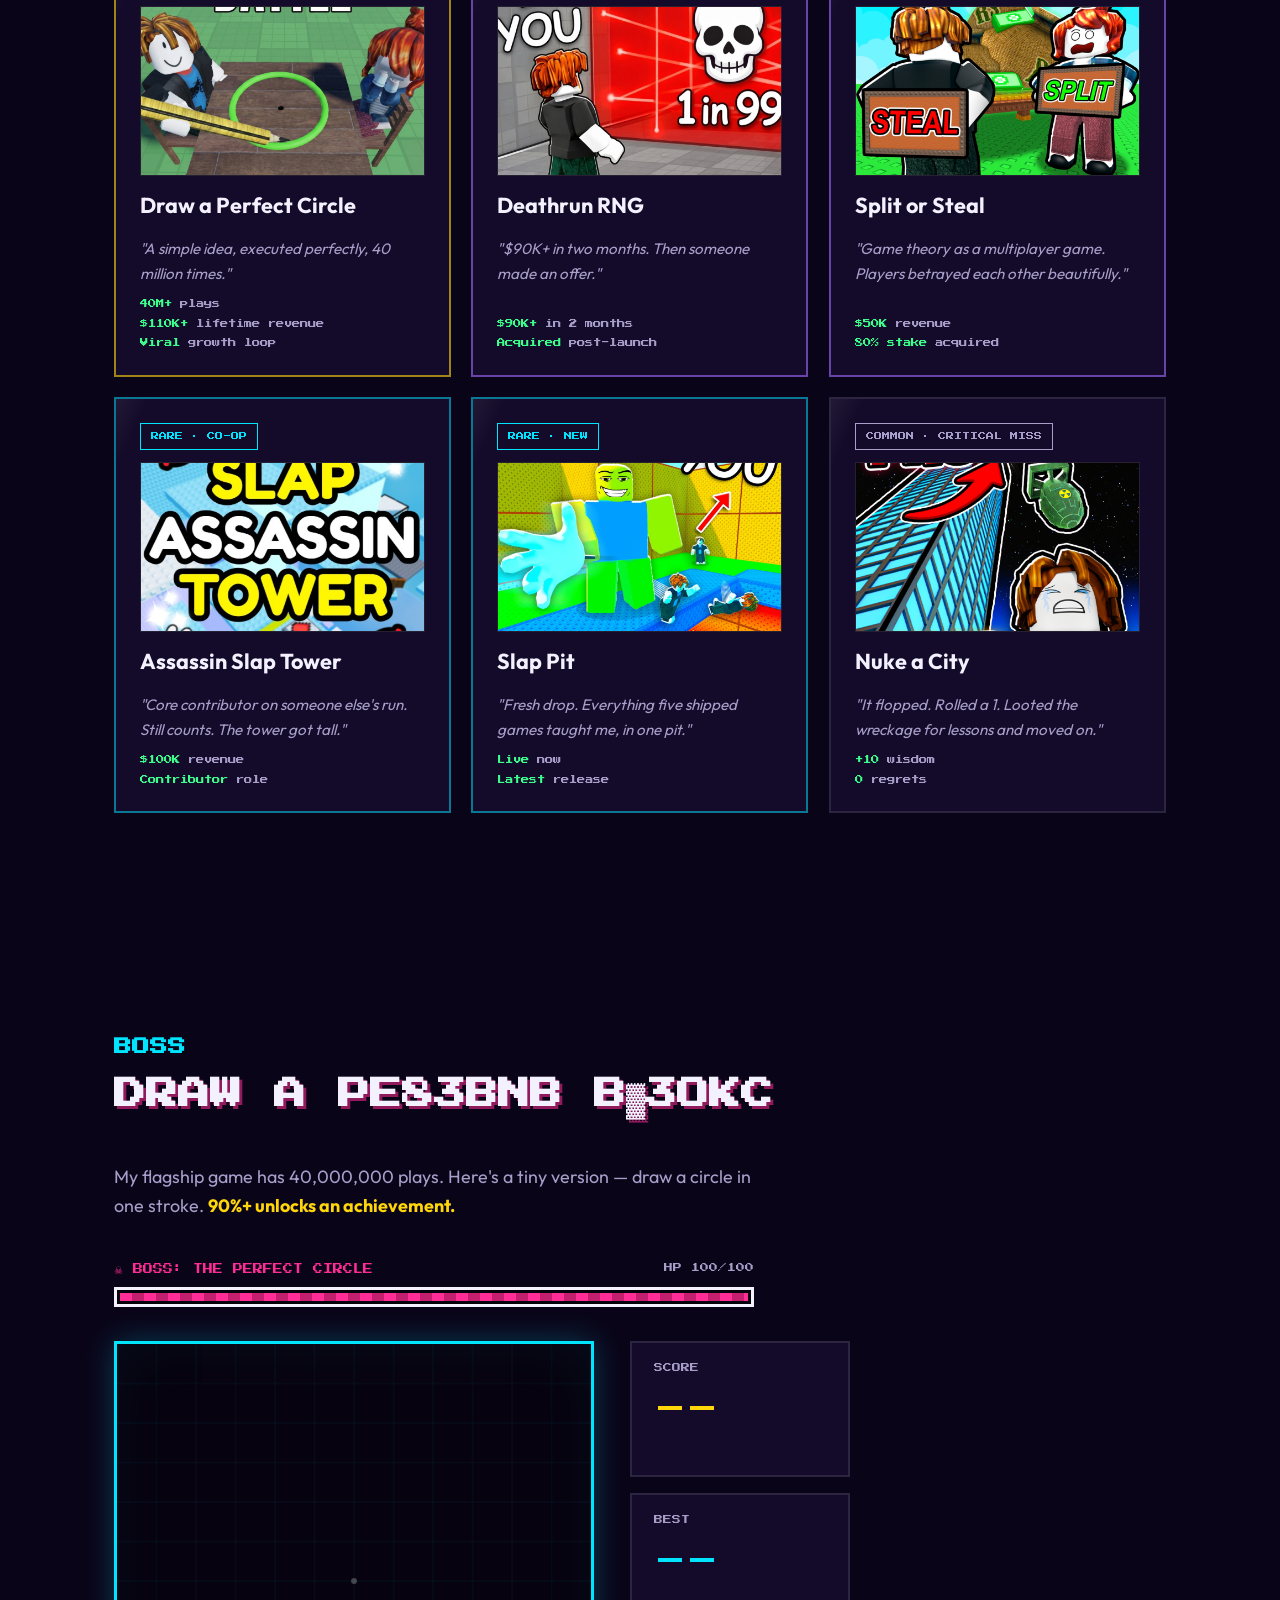
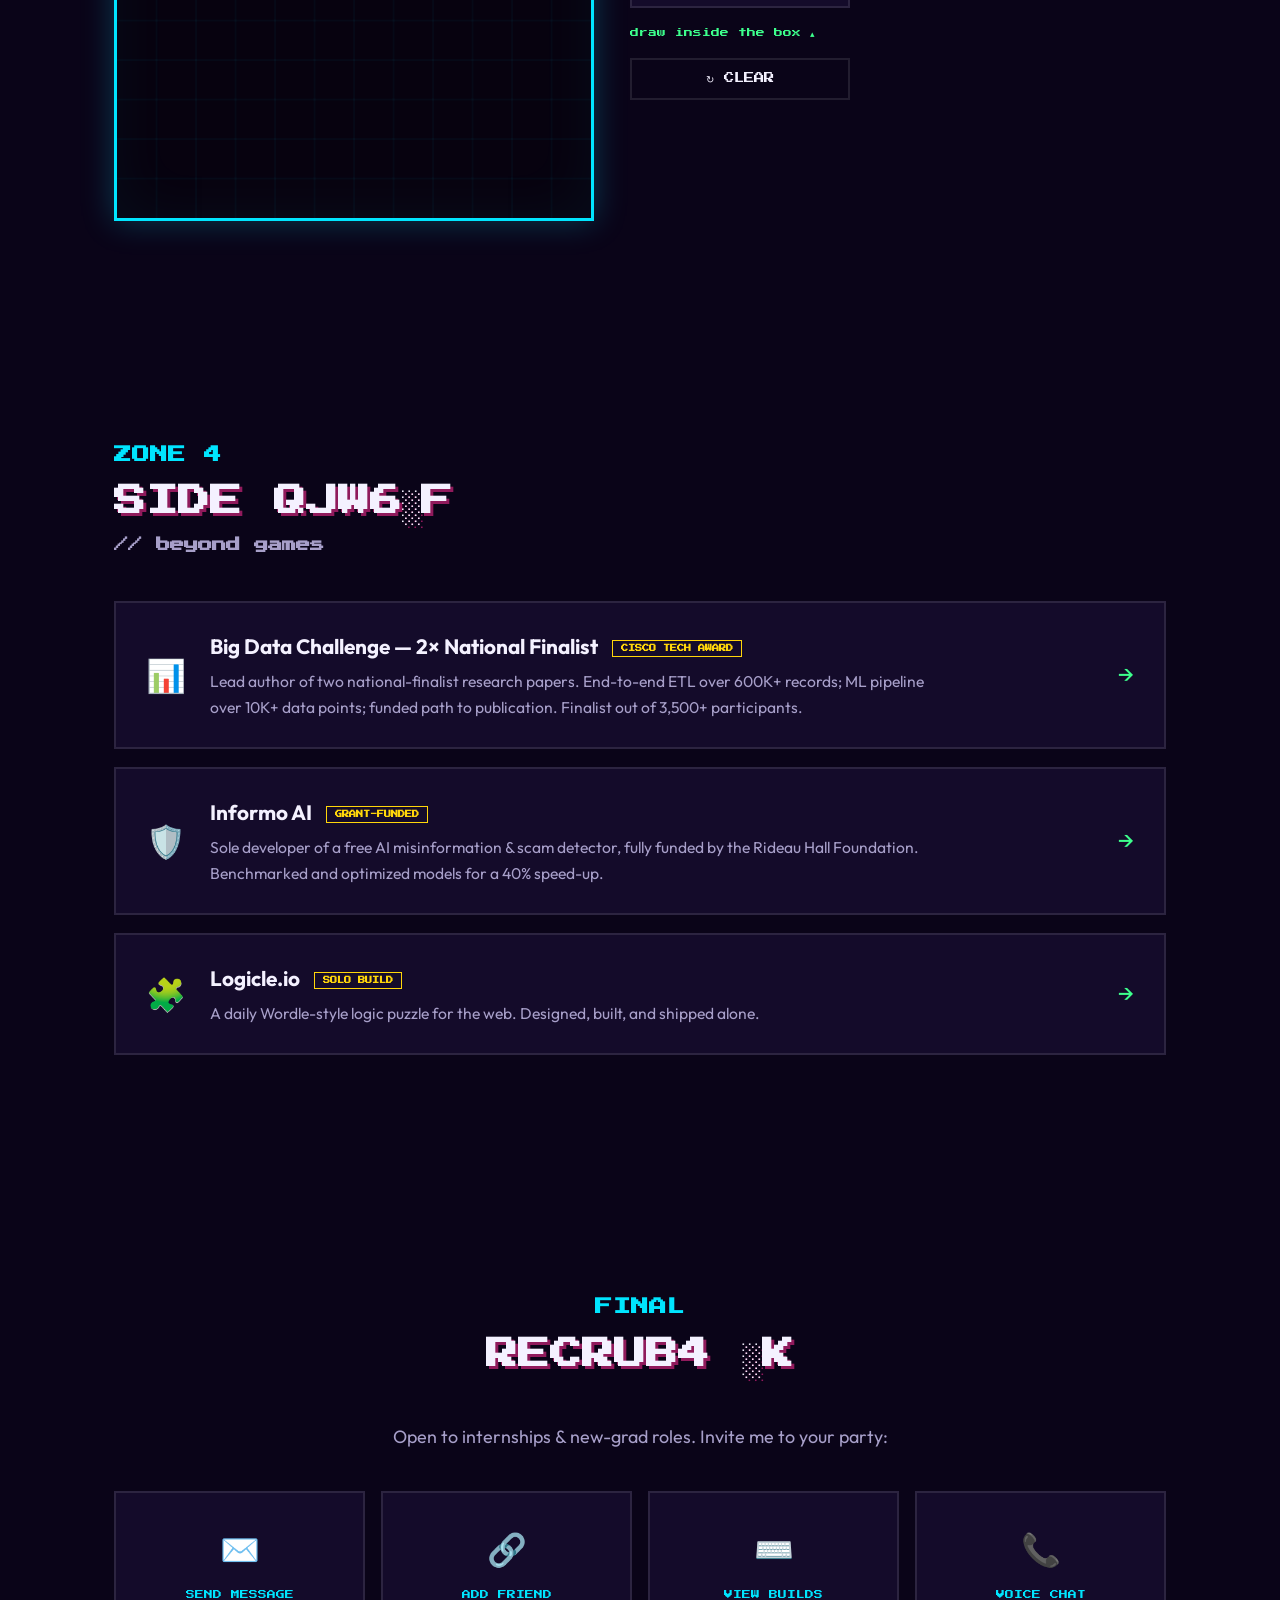
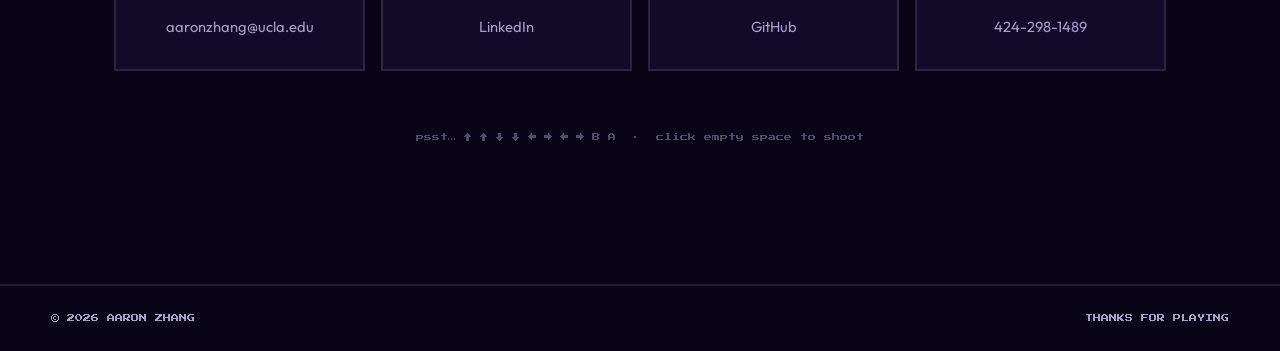
==== commit 3dff33c8: "update" ====
--- a/index.html
+++ b/index.html
@@ -127,7 +127,7 @@
         </div>
         <h3>B.S. Computer Science Engineering — UCLA</h3>
         <p>Complete the degree. Collect knowledge orbs in Data Structures, Algorithms, and Discrete Math along the way.</p>
-        <div class="quest-progress"><div class="quest-progress-fill" style="--w:25%"></div><span>EST. COMPLETION: JUNE 2029</span></div>
+        <div class="quest-progress"><div class="quest-progress-fill" style="--w:50%"></div><span>EST. COMPLETION: JUNE 2028</span></div>
       </div>
 
       <div class="quest reveal">
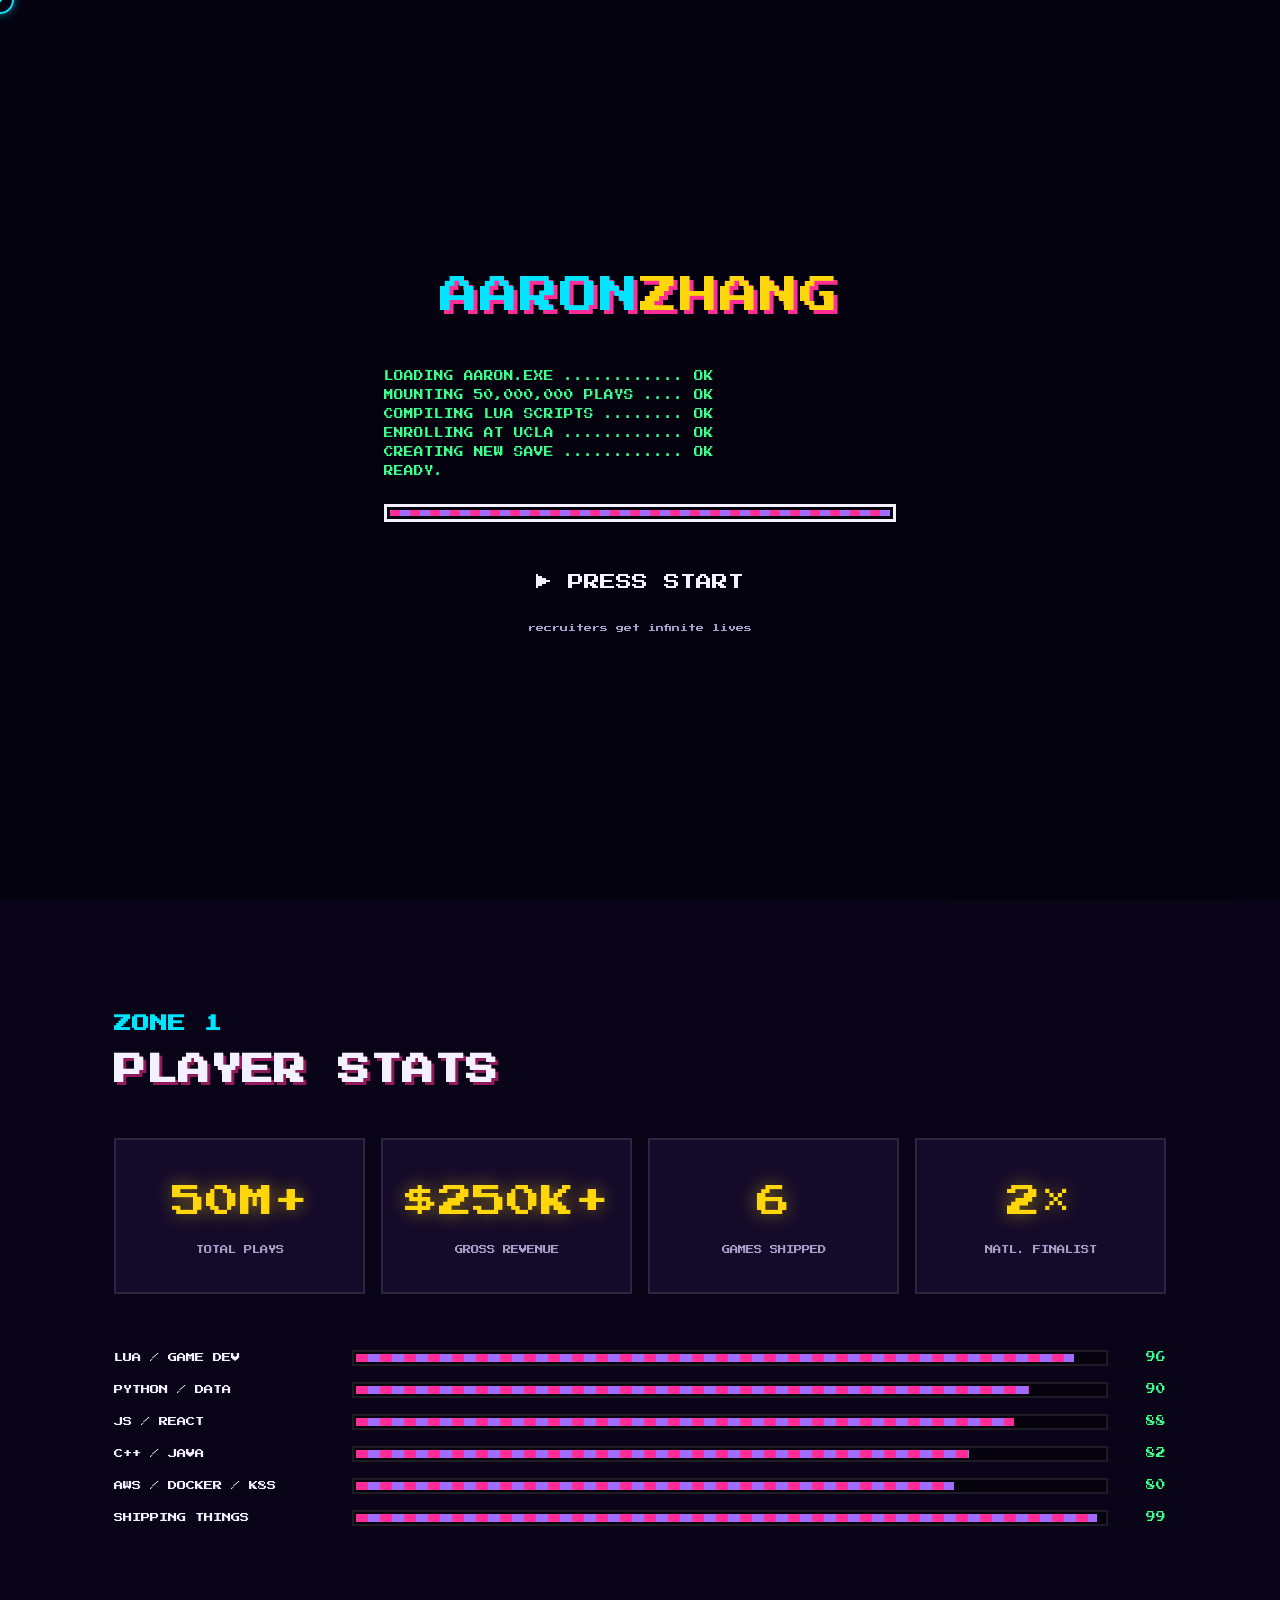
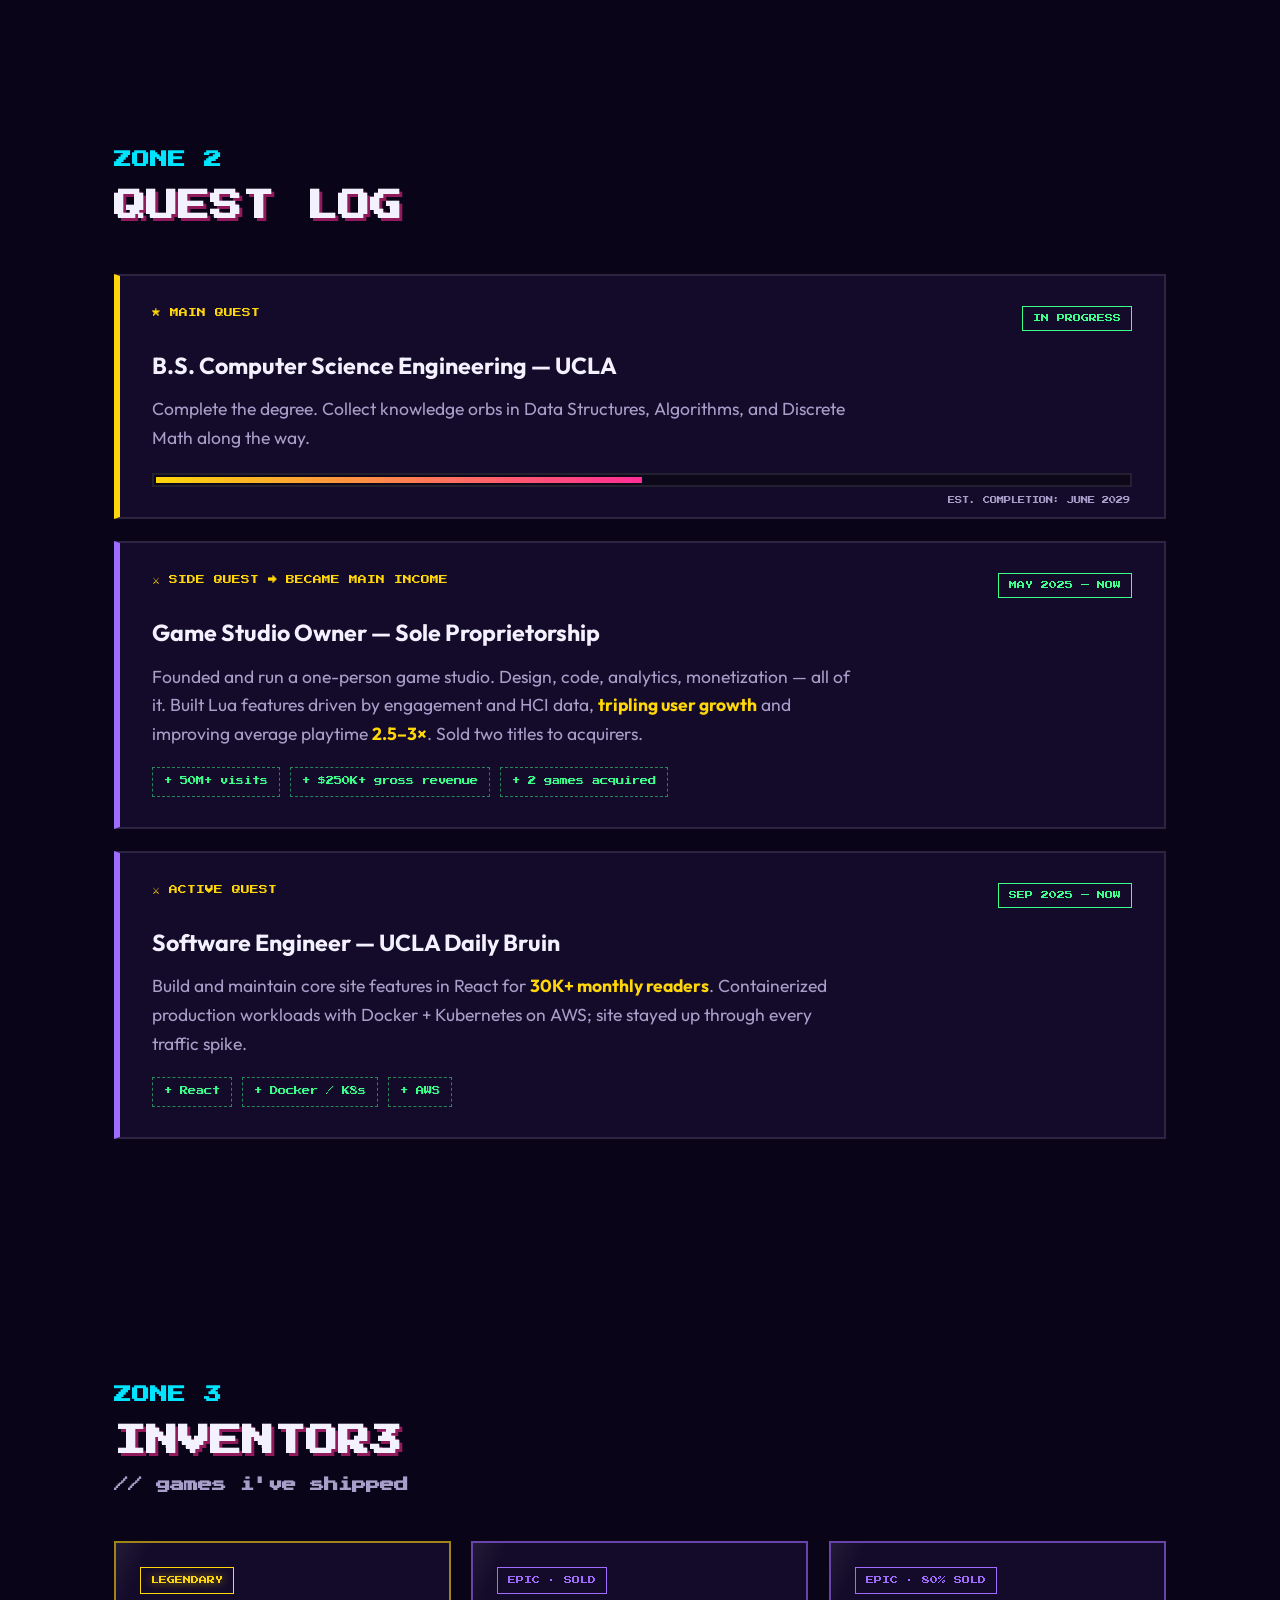
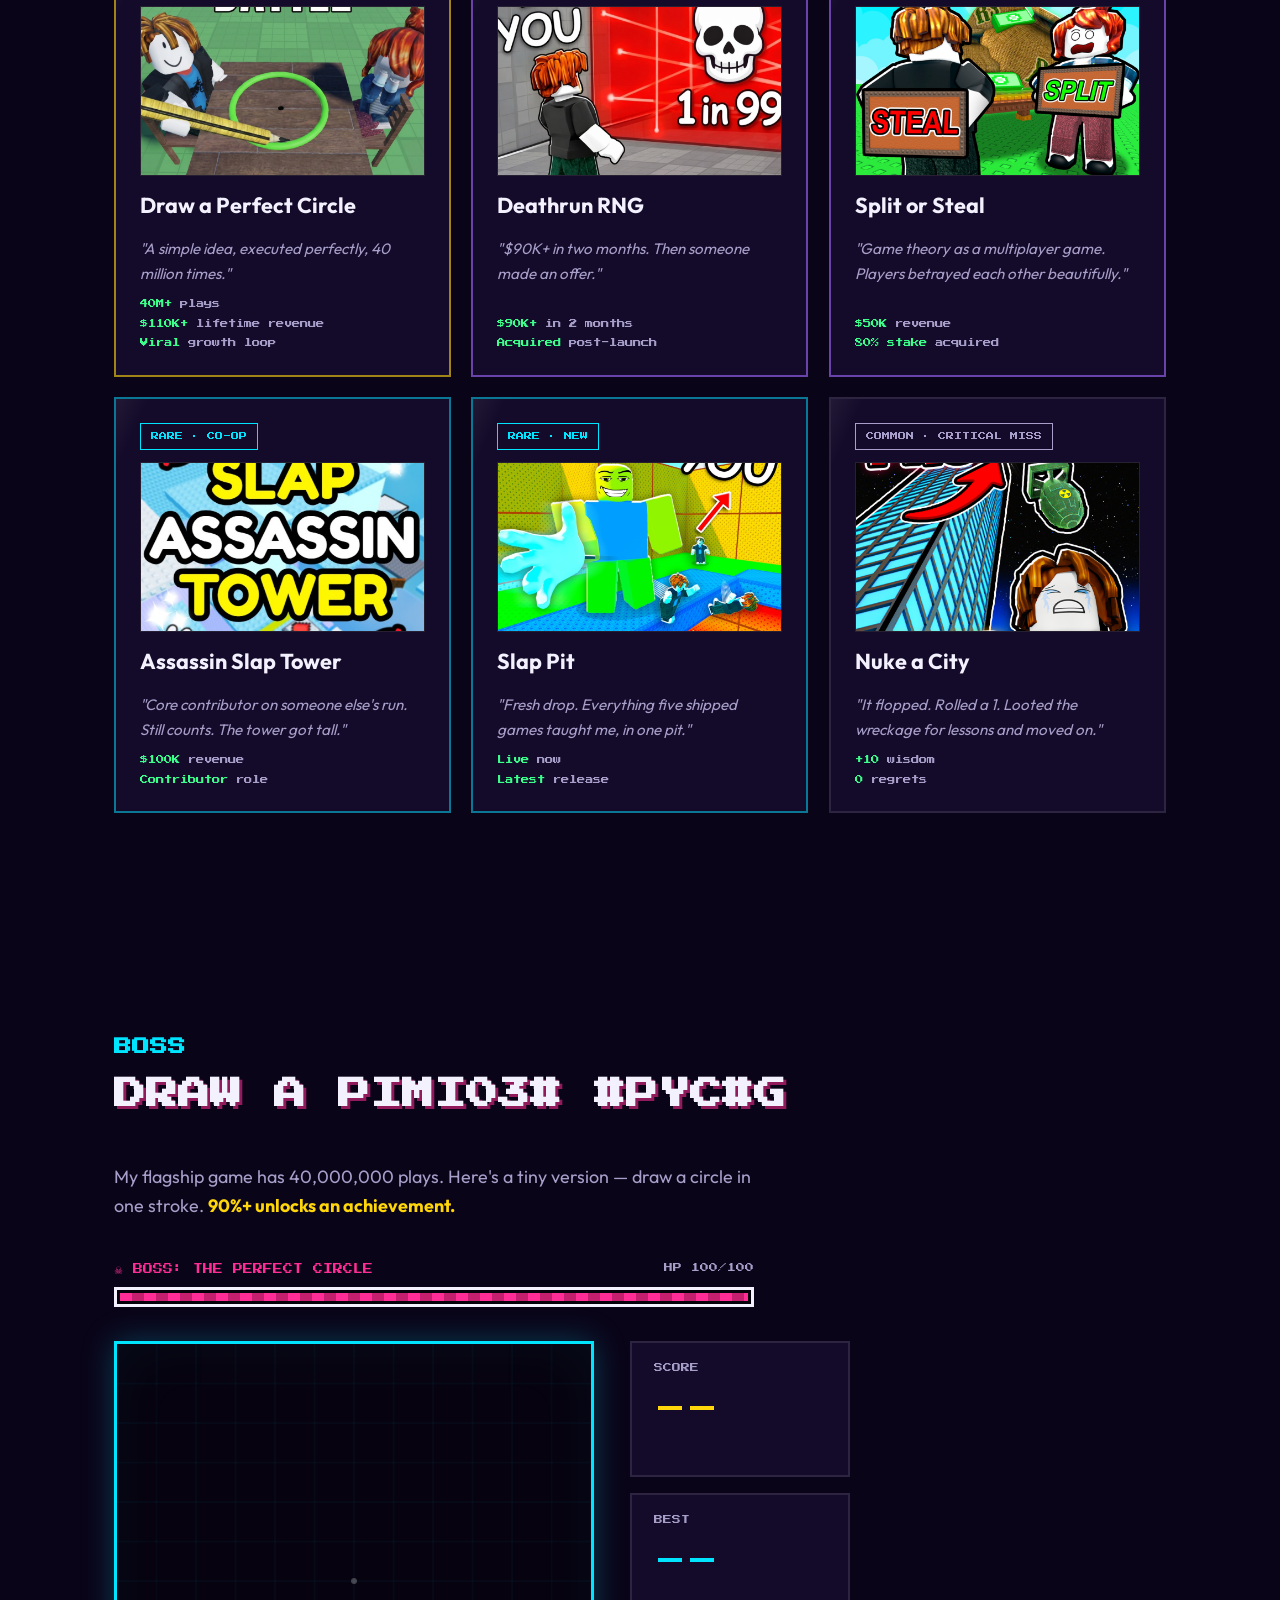
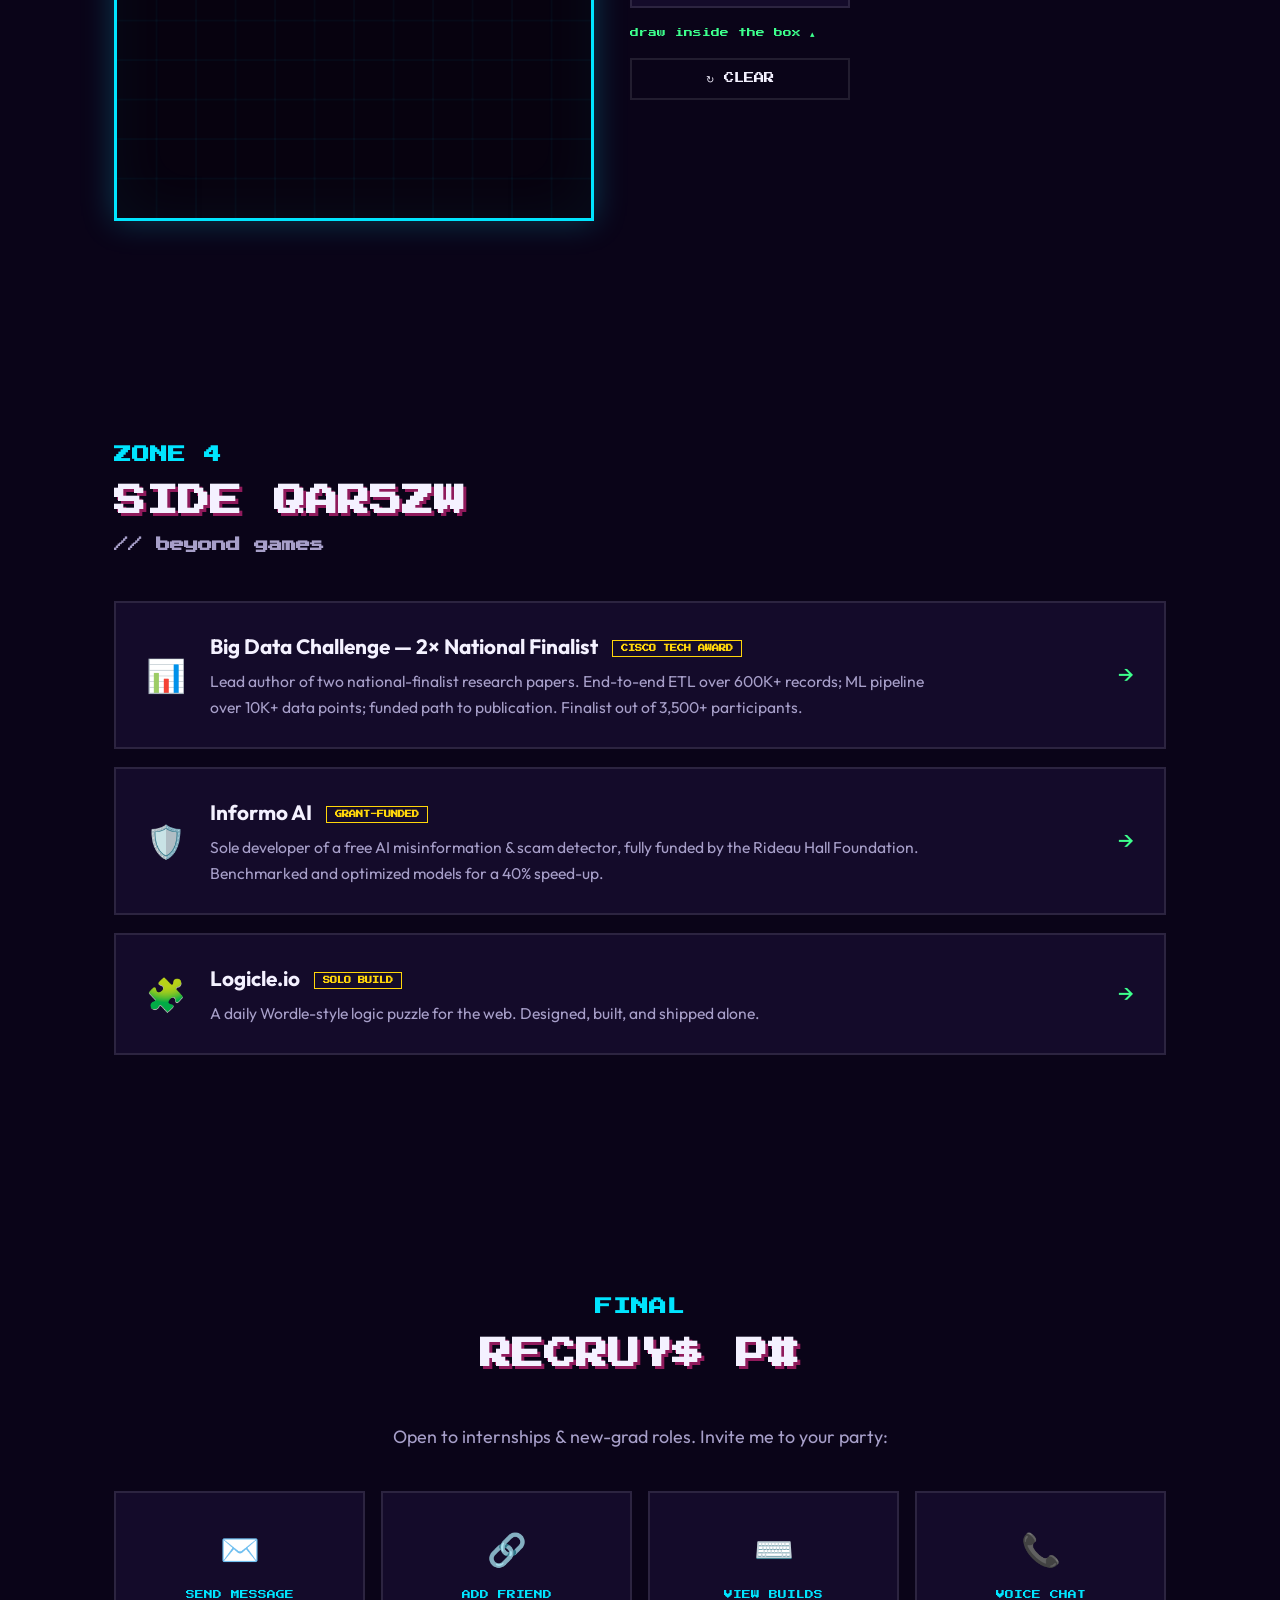
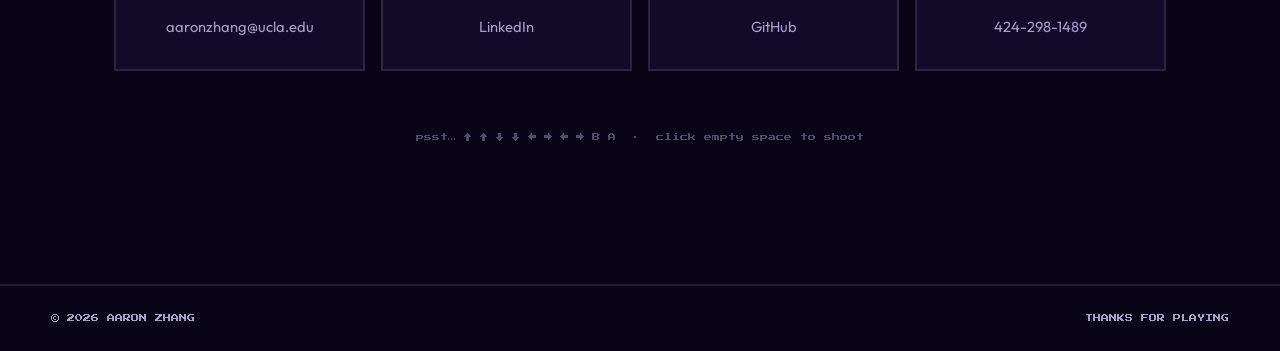
==== commit 41c6d0af: "Update index.html" ====
--- a/index.html
+++ b/index.html
@@ -127,7 +127,7 @@
         </div>
         <h3>B.S. Computer Science Engineering — UCLA</h3>
         <p>Complete the degree. Collect knowledge orbs in Data Structures, Algorithms, and Discrete Math along the way.</p>
-        <div class="quest-progress"><div class="quest-progress-fill" style="--w:50%"></div><span>EST. COMPLETION: JUNE 2028</span></div>
+        <div class="quest-progress"><div class="quest-progress-fill" style="--w:50%"></div><span>EST. COMPLETION: JUNE 2029</span></div>
       </div>
 
       <div class="quest reveal">
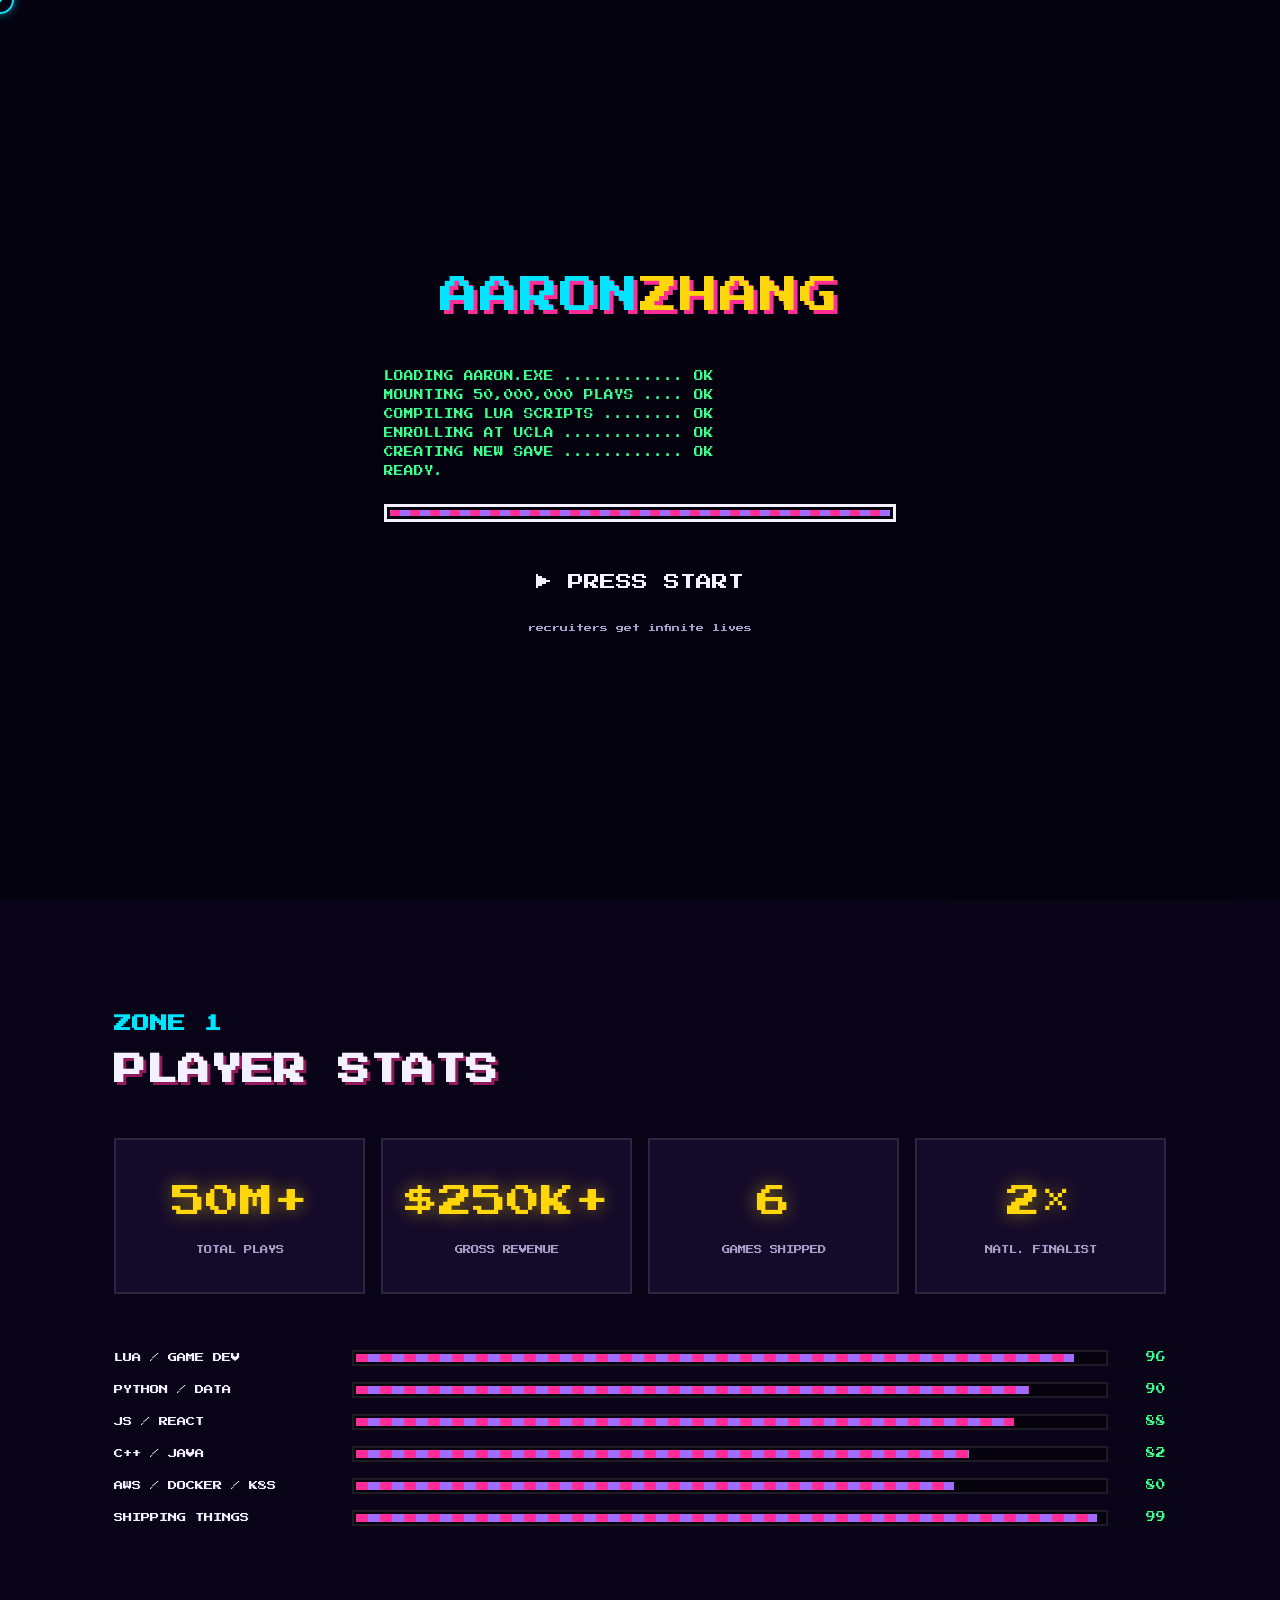
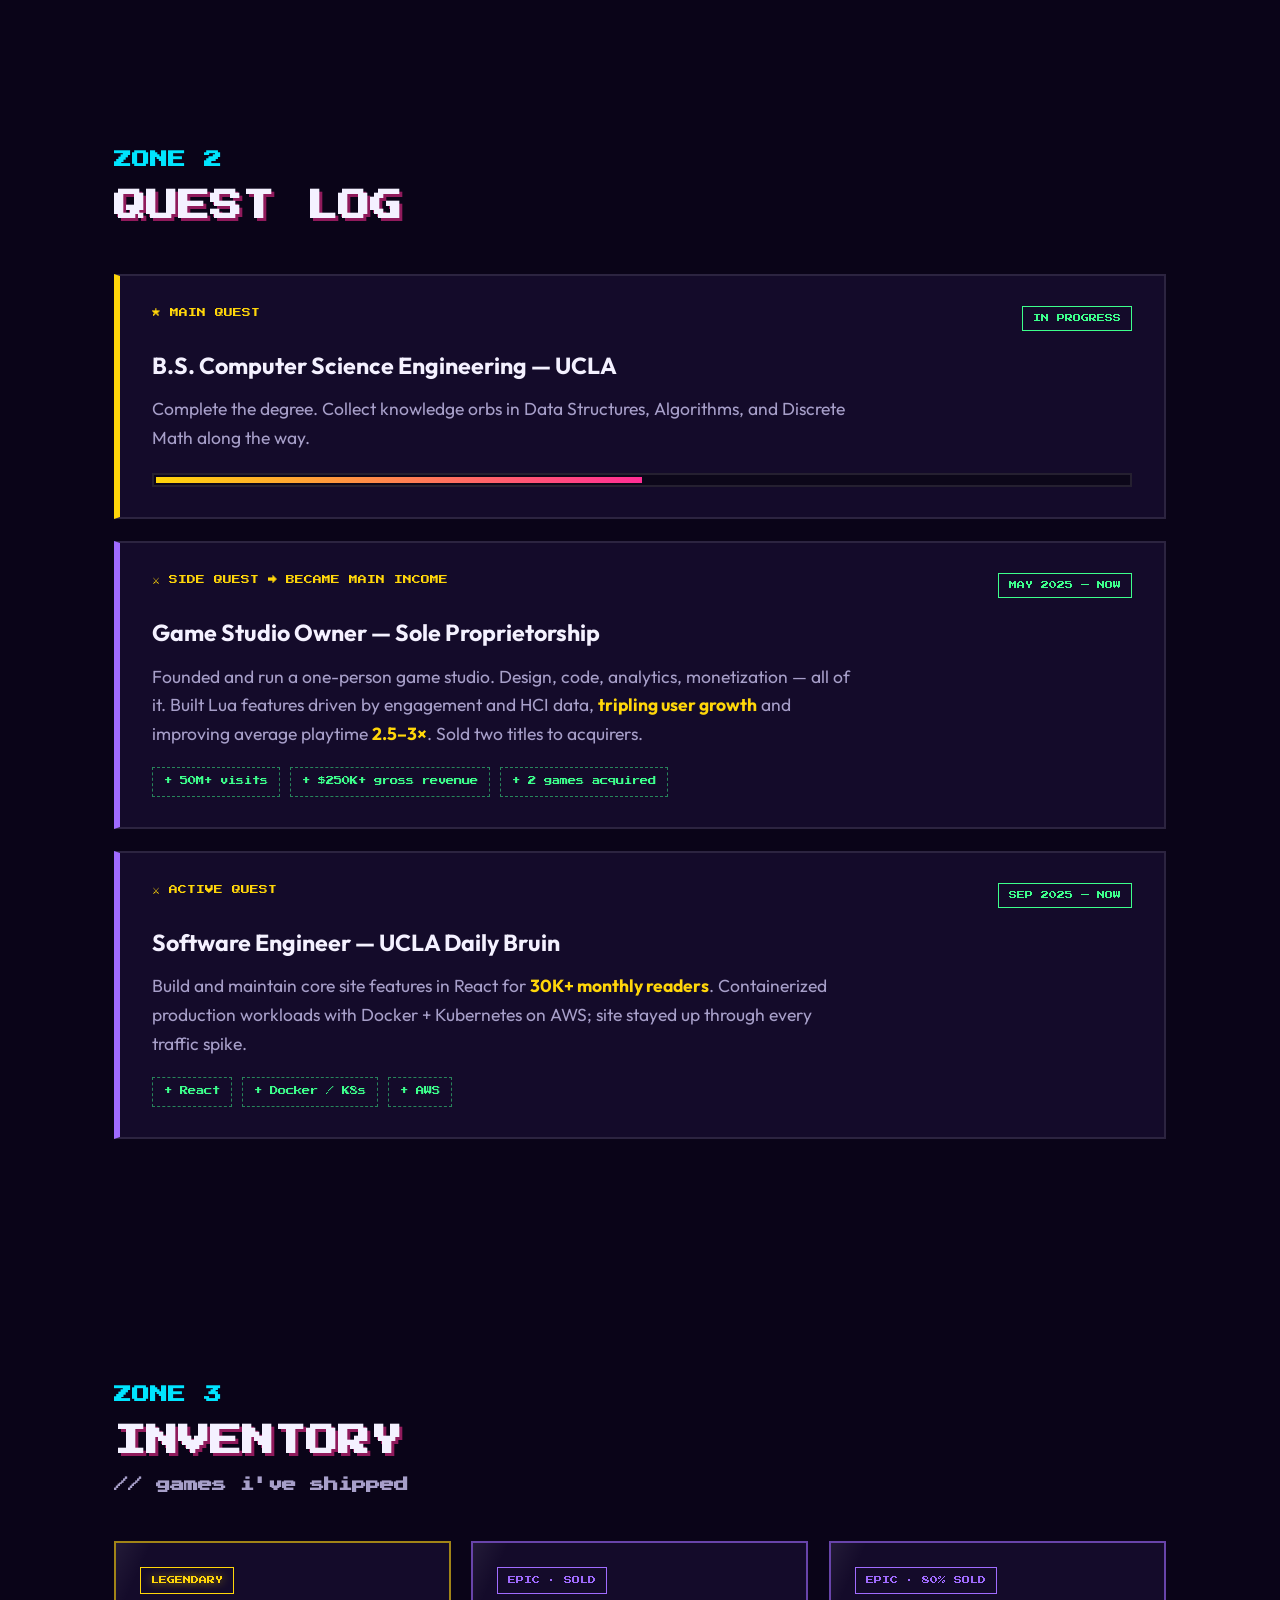
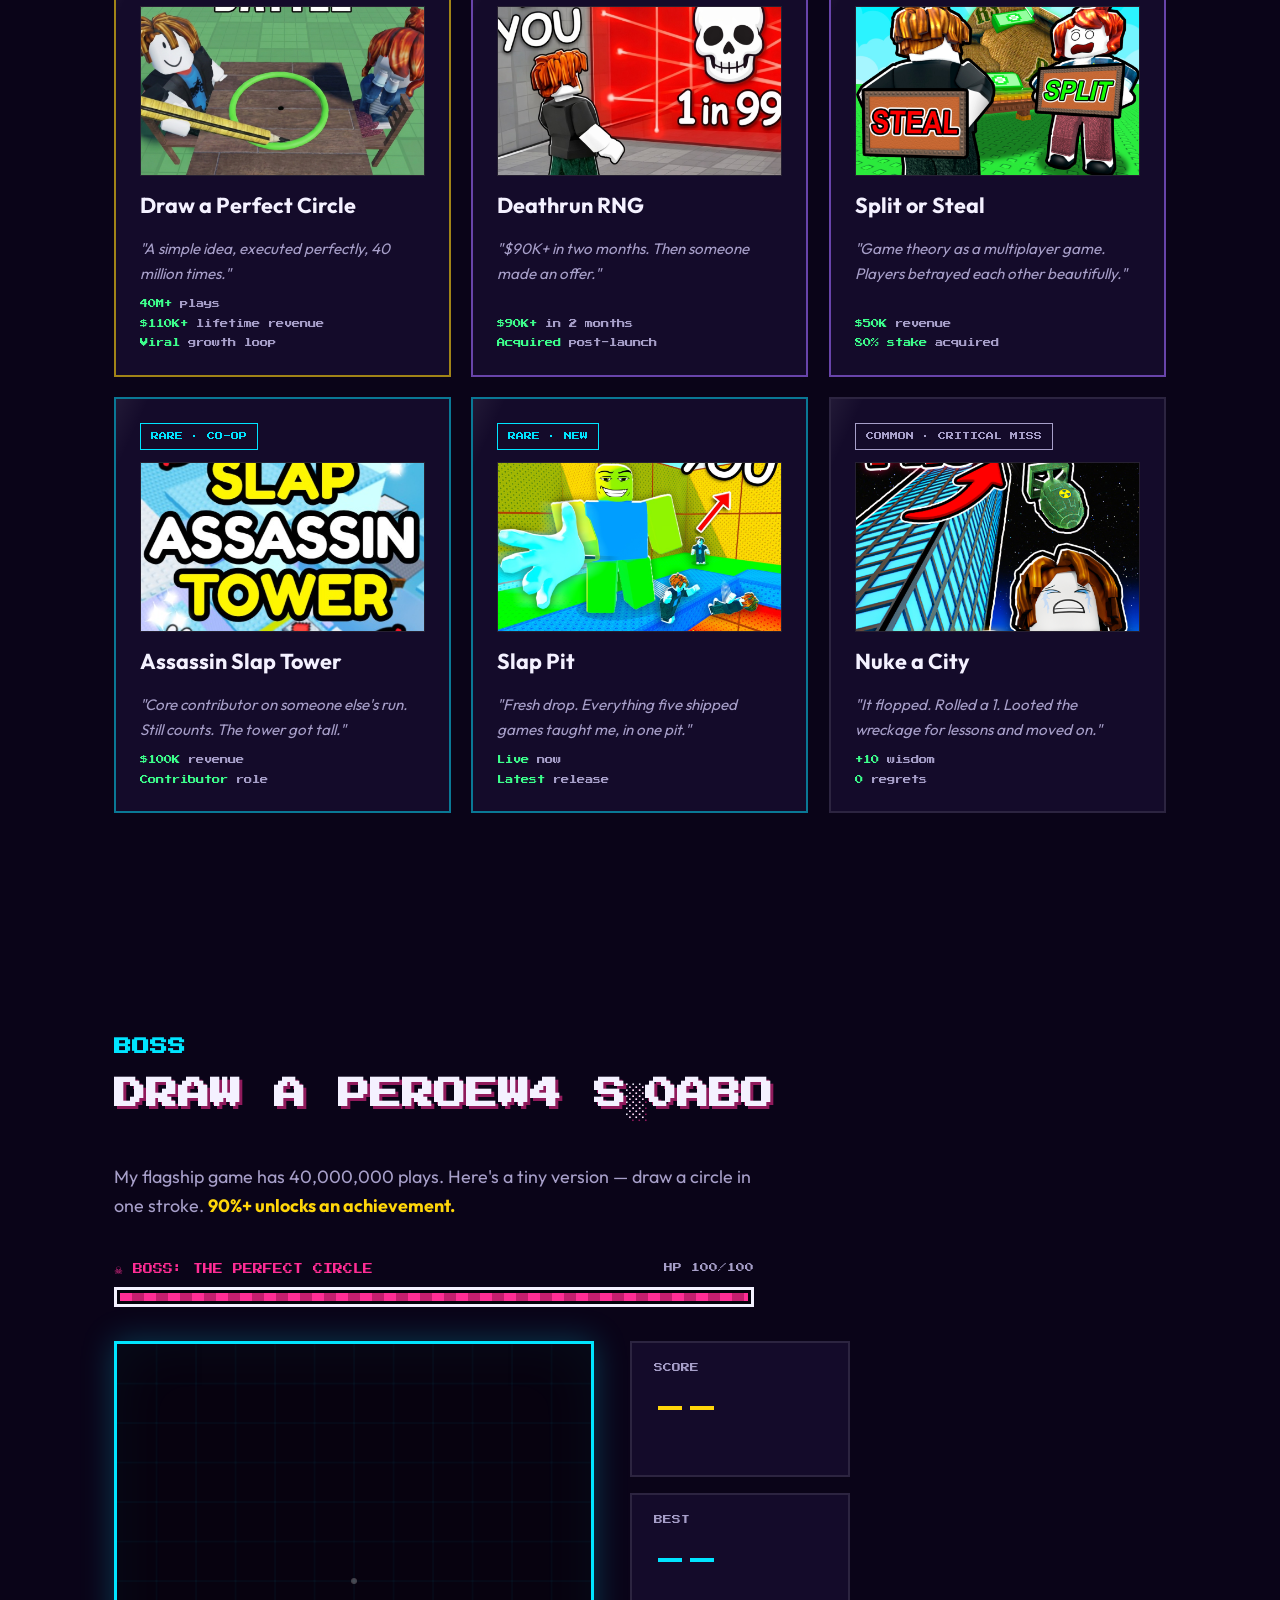
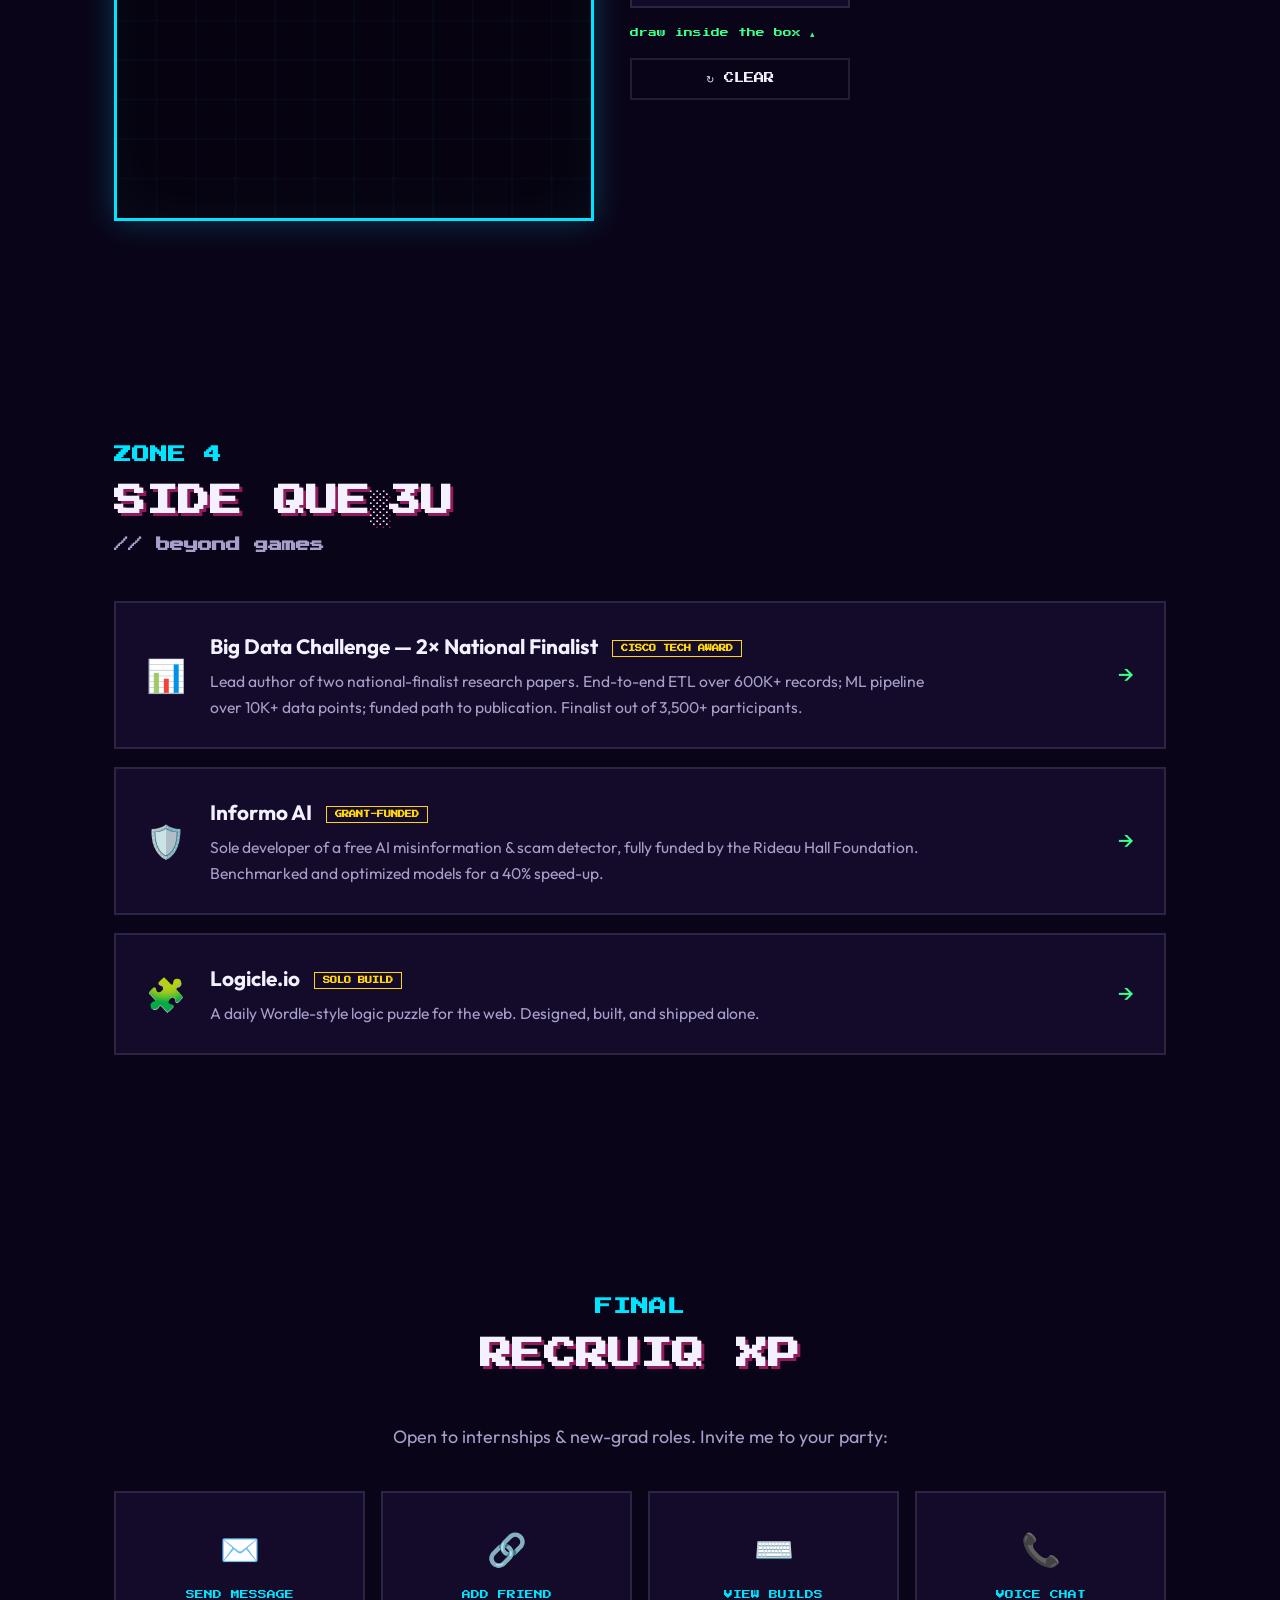
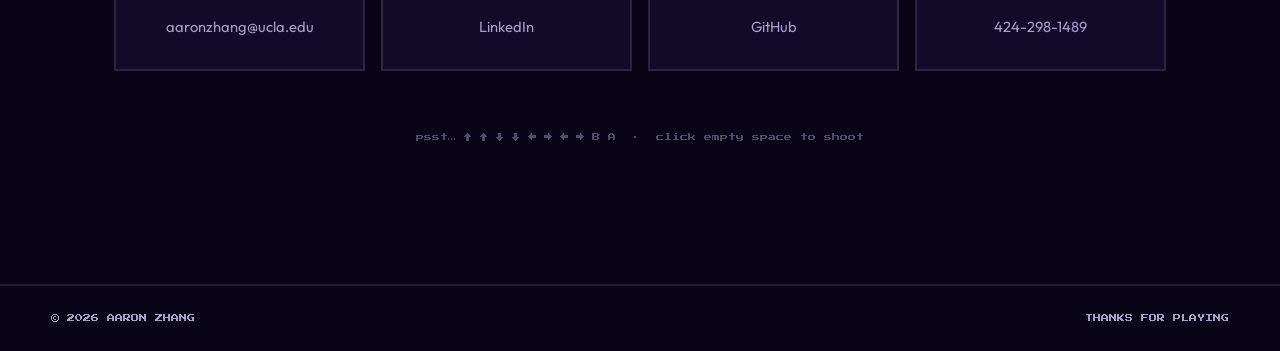
==== commit 43137f6a: "Update index.html" ====
--- a/index.html
+++ b/index.html
@@ -127,7 +127,7 @@
         </div>
         <h3>B.S. Computer Science Engineering — UCLA</h3>
         <p>Complete the degree. Collect knowledge orbs in Data Structures, Algorithms, and Discrete Math along the way.</p>
-        <div class="quest-progress"><div class="quest-progress-fill" style="--w:50%"></div><span>EST. COMPLETION: JUNE 2029</span></div>
+        <div class="quest-progress"><div class="quest-progress-fill" style="--w:50%"></div><span></span></div>
       </div>
 
       <div class="quest reveal">
